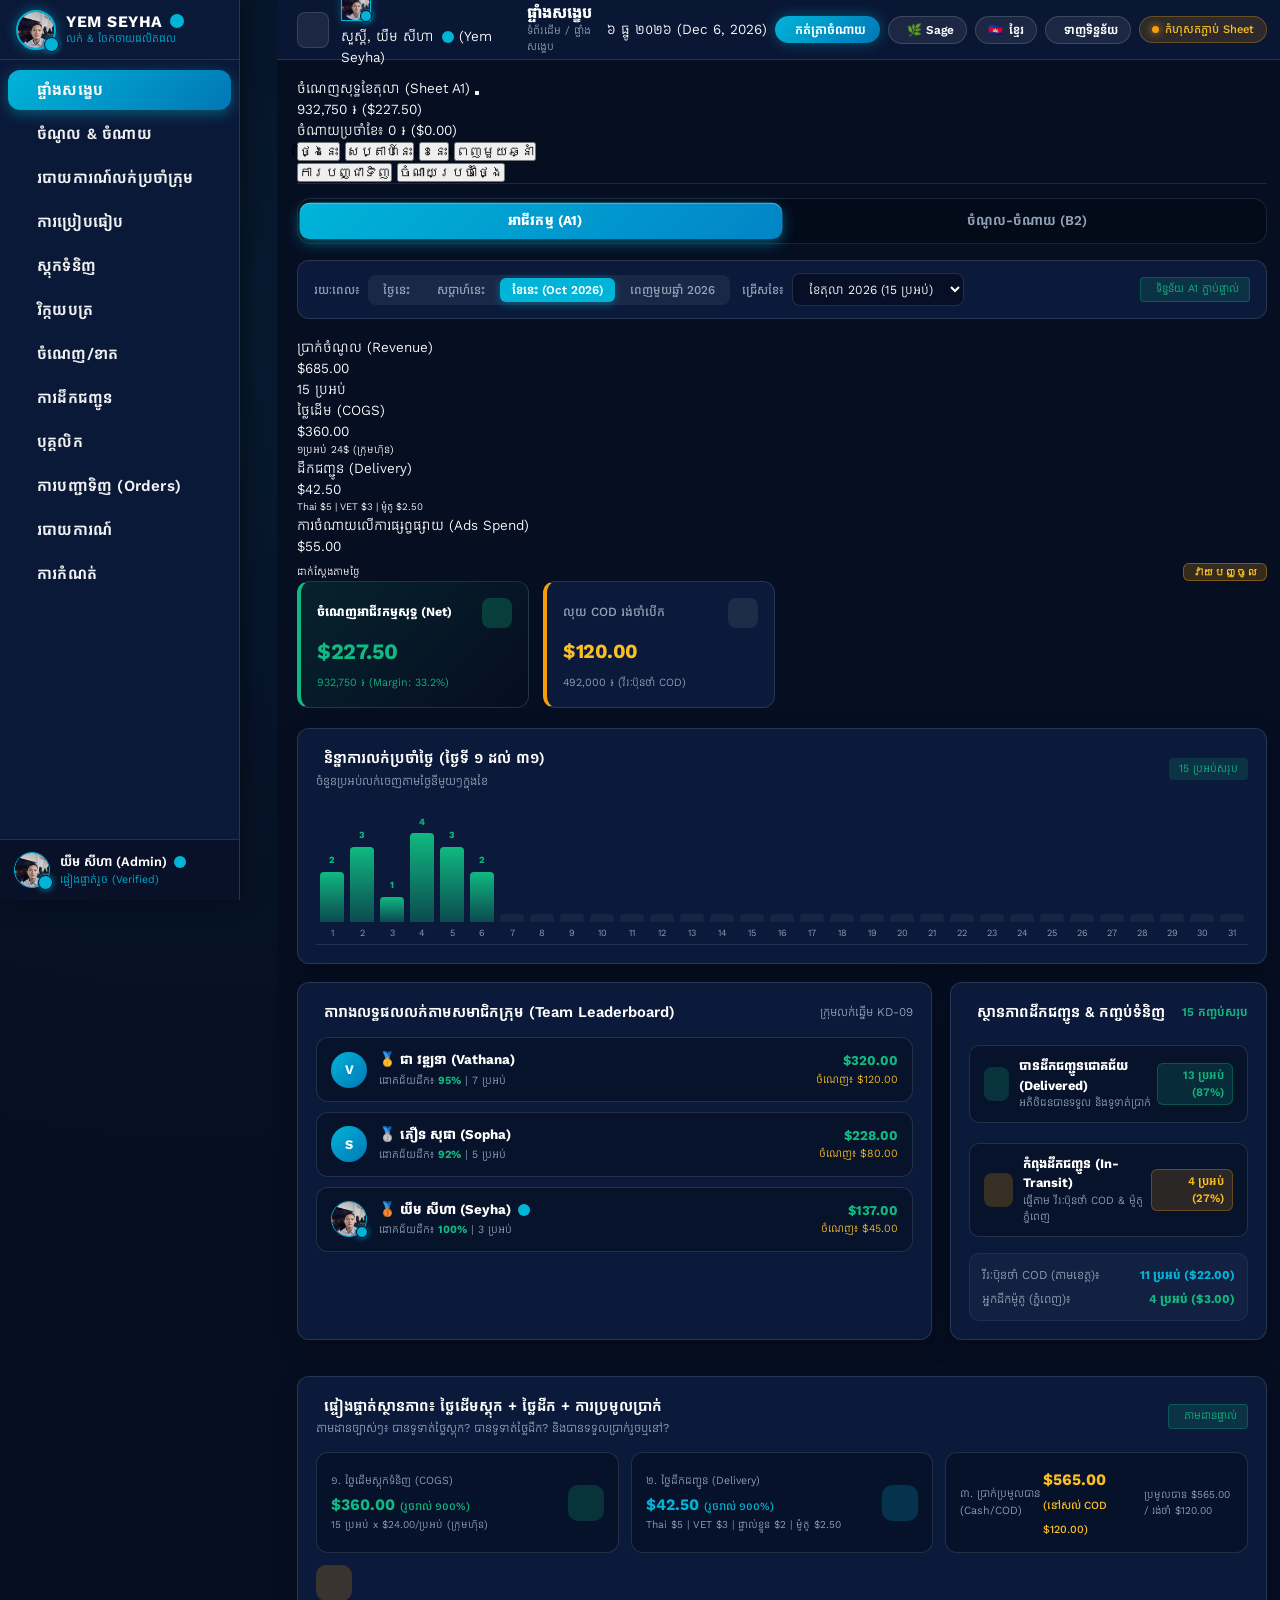
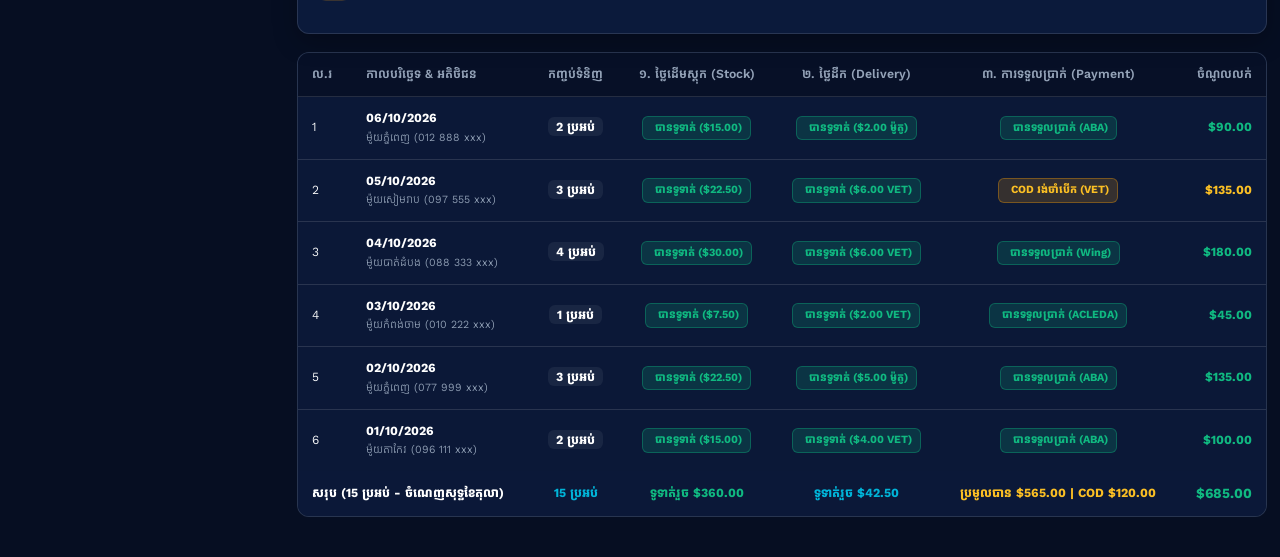
==== index.html @ 3802424f "Add files via upload" ====
<!DOCTYPE html>
<html lang="km">
<head>
  <meta charset="UTF-8">
  <meta name="viewport" content="width=device-width, initial-scale=1.0, maximum-scale=1.0, user-scalable=no">
  <title>YEM SEYHA</title>
  <!-- App Icons for iOS Home Screen & Android (with Cache Busting) -->
  <link rel="apple-touch-icon" sizes="180x180" href="/apple-touch-icon.png?v=2">
  <link rel="apple-touch-icon" href="/apple-touch-icon.png?v=2">
  <link rel="apple-touch-icon-precomposed" href="/apple-touch-icon.png?v=2">
  <link rel="icon" type="image/png" sizes="32x32" href="/apple-touch-icon.png?v=2">
  <link rel="shortcut icon" href="/apple-touch-icon.png?v=2">
  <link rel="manifest" href="/manifest.json?v=2">
  <meta name="apple-mobile-web-app-capable" content="yes">
  <meta name="apple-mobile-web-app-status-bar-style" content="black-translucent">
  <meta name="apple-mobile-web-app-title" content="YEM SEYHA">
  <meta name="theme-color" content="#060E22">

  <!-- Google Fonts: Kantumruy Pro, Noto Sans Khmer, Koh Santepheap, Battambang, Siemreap -->
  <link rel="preconnect" href="https://fonts.googleapis.com">
  <link rel="preconnect" href="https://fonts.gstatic.com" crossorigin>
  <link href="https://fonts.googleapis.com/css2?family=Battambang:wght@400;700&family=Kantumruy+Pro:ital,wght@0,300..700;1,300..700&family=Koh+Santepheap:wght@300;400;700&family=Noto+Sans+Khmer:wght@300;400;500;600;700&family=Siemreap&display=swap" rel="stylesheet">
  <!-- Lucide Icons -->
  <script src="https://unpkg.com/lucide@latest"></script>
  <link rel="stylesheet" href="style.css?v=20261019_v30">
</head>
<body>
  <!-- Mobile Pull-to-Refresh Indicator Container -->
  <div id="pull-to-refresh" class="pull-to-refresh-container">
    <div class="pull-refresh-icon-circle">
      <i data-lucide="refresh-cw" id="pull-refresh-icon"></i>
    </div>
    <span id="pull-refresh-text" class="pull-refresh-label">អូសចុះក្រោមដើម្បីផ្ទុកទិន្នន័យ</span>
  </div>

  <!-- Overlay សម្រាប់ Mobile ពេលបើក Sidebar -->
  <div id="sidebar-overlay" class="sidebar-overlay"></div>

  <!-- Sidebar Container -->
  <aside id="sidebar" class="sidebar">
    <!-- Logo & Brand Header -->
    <div class="sidebar-header">
      <div class="avatar-with-badge">
        <img src="[data-uri]" alt="YEM SEYHA Logo" class="avatar-photo-img" style="width: 40px; height: 40px; border: 2px solid #00B4D8; box-shadow: 0 0 12px rgba(0, 180, 216, 0.5);">
        <span class="verified-badge-icon" title="Verified Account">
          <i data-lucide="check"></i>
        </span>
      </div>
      <div class="brand-info">
        <h1 class="brand-title" style="display: flex; align-items: center; gap: 4px;">
          YEM SEYHA
          <span class="verified-inline-check" title="Verified Account">
            <i data-lucide="check"></i>
          </span>
        </h1>
        <span class="brand-subtitle">លក់ & ចែកចាយផលិតផល</span>
      </div>
      <!-- Close button on Mobile inside sidebar -->
      <button id="close-sidebar-btn" class="mobile-close-btn" aria-label="បិទម៉ឺនុយ">
        <i data-lucide="x"></i>
      </button>
    </div>

    <!-- Navigation Modules -->
    <nav class="sidebar-nav">
      <ul id="module-list" class="module-list">
        <!-- Module Items នឹងត្រូវបង្កើតតាម JavaScript ឬ static ខាងក្រោម -->
      </ul>
    </nav>

    <!-- User Profile Area នៅបាត Sidebar -->
    <div class="sidebar-footer">
      <div class="avatar-with-badge">
        <img src="[data-uri]" alt="User Profile" class="avatar-photo-img" style="width: 36px; height: 36px; border: 1.5px solid #00B4D8;">
        <span class="verified-badge-icon">
          <i data-lucide="check"></i>
        </span>
      </div>
      <div class="user-info">
        <span class="user-name" id="sidebar-user-name" style="display: flex; align-items: center; gap: 4px;">
          យឹម សីហា (Admin)
          <span class="verified-inline-check" style="width: 12px; height: 12px;">
            <i data-lucide="check"></i>
          </span>
        </span>
        <span class="user-role" id="sidebar-user-role">ផ្ទៀងផ្ទាត់រួច (Verified)</span>
      </div>
      <button id="logout-btn" class="logout-icon-btn" title="ចាកចេញ (Logout)" style="margin-left: auto; background: transparent; border: none; color: rgba(255,255,255,0.7); cursor: pointer; padding: 4px;">
        <i data-lucide="log-out" style="width: 17px; height: 17px;"></i>
      </button>
    </div>
  </aside>

  <!-- Main Content Wrapper -->
  <div class="main-wrapper">
    <!-- Top Header Bar -->
    <header class="top-header">
      <div class="header-left">
        <button id="toggle-sidebar-btn" class="menu-toggle-btn" aria-label="បើក/បិទ ម៉ឺនុយ">
          <i data-lucide="menu"></i>
        </button>
        <!-- Mobile Profile Pill / Title -->
        <div class="header-user-pill" onclick="showLoginModal && showLoginModal()" title="គណនីផ្ទៀងផ្ទាត់រួច (Verified Profile)">
          <div class="avatar-with-badge header-avatar-circle" style="padding: 0; overflow: visible;">
            <img src="[data-uri]" alt="YEM SEYHA" class="avatar-photo-img">
            <span class="verified-badge-icon" style="width: 12px; height: 12px; bottom: -2px; right: -2px;">
              <i data-lucide="check" style="width: 8px; height: 8px;"></i>
            </span>
          </div>
          <div class="header-user-meta">
            <span class="header-username-khmer" id="header-user-khmer">
              សួស្តី, យឹម សីហា
              <span class="verified-inline-check" style="width: 12px; height: 12px;">
                <i data-lucide="check" style="width: 8px; height: 8px;"></i>
              </span>
            </span>
            <span class="header-username-en" id="header-user-en">(Yem Seyha)</span>
          </div>
        </div>

        <div class="active-module-title-wrap desktop-only-title">
          <h2 id="header-module-title" class="header-module-title">ផ្ទាំងសង្ខេប</h2>
          <span class="header-breadcrumb" id="header-breadcrumb">ទំព័រដើម / ផ្ទាំងសង្ខេប</span>
        </div>
      </div>

      <div class="header-right">
        <!-- Date Badge (Like Screenshot) -->
        <div class="header-date-badge hide-on-narrow-mobile" id="header-date-badge" onclick="openThemeModal()" title="កាលបរិច្ឆេទ & ចុចប្តូរពណ៌ Theme">
          <span class="header-date-khmer" id="header-date-khmer">១៨ តុលា ២០២៦</span>
          <span class="header-date-en" id="header-date-en">(Oct 18, 2026)</span>
        </div>

        <!-- Add Expense Button (Desktop/Tablet Only) -->
        <button id="open-expense-btn" class="header-action-btn-add hide-on-narrow-mobile" onclick="openExpenseModal()" title="កត់ត្រាចំណាយប្រចាំថ្ងៃ (Add Expense)">
          <i data-lucide="plus-circle"></i>
          <span class="btn-text" id="header-btn-add-text">កត់ត្រាចំណាយ</span>
        </button>

        <!-- Theme Switcher Palette: 🌿 Modern Emerald & Sage / 🌾 Luxury Warm Alabaster / 🌙 Midnight Teal Glass -->
        <button id="theme-toggle-btn" class="header-pill-btn theme-palette-pill" onclick="openThemeModal()" title="ជ្រើសរើសពណ៌ និងរចនាបថ (Select Theme)">
          <i id="theme-icon" data-lucide="palette"></i>
          <span id="theme-btn-label">🌿 Sage</span>
        </button>

        <!-- Language Switcher: 🇰🇭 ខ្មែរ / 🇬🇧 ENG (Cambodian / English Flag Badge like VET Express) -->
        <button id="lang-toggle-btn" class="header-pill-btn header-lang-flag-btn" onclick="toggleAppLanguage()" title="ប្តូរភាសា (Switch Language)">
          <span id="lang-flag-badge" class="header-flag-icon">🇰🇭</span>
          <span id="lang-btn-label">ខ្មែរ</span>
        </button>

        <!-- Sync Button -->
        <button id="sync-sheet-btn" class="header-pill-btn" title="ទាញទិន្នន័យថ្មីពី Google Sheet">
          <i data-lucide="refresh-cw"></i>
          <span class="btn-text" id="header-sync-btn-text">ទាញទិន្នន័យ</span>
        </button>

        <div class="badge-status" id="sheet-sync-status">
          <span class="status-dot"></span>
          <span id="sync-status-text">ភ្ជាប់ Sheet រួចរាល់</span>
        </div>
      </div>
    </header>

    <!-- Main Content Area -->
    <main id="main-content" class="content-area">
      <!-- កន្លែងបង្ហាញ Module Content នីមួយៗ -->
      <section id="module-container" class="module-container">
        <!-- ខ្លឹមសារនឹងត្រូវ Render តាម JavaScript -->
      </section>
    </main>

    <!-- Mobile-First Native Bottom Navigation Bar (5 Tabs) -->
    <nav class="acleda-bottom-nav">
      <!-- [1] ទំព័រដើម (Dashboard) -->
      <button class="acleda-bottom-btn active" id="tab-nav-home" onclick="handleBottomTabClick('dashboard')">
        <i data-lucide="home"></i>
        <span id="nav-home-text">ទំព័រដើម</span>
      </button>

      <!-- [2] ការលក់ A1 (Sales) -->
      <button class="acleda-bottom-btn" id="tab-nav-sales" onclick="handleBottomTabClick('sales-teams')">
        <i data-lucide="trending-up"></i>
        <span id="nav-sales-text">ការលក់ A1</span>
      </button>

      <!-- [3] ការបញ្ជាទិញ / បញ្ចូលការកម្ម៉ង់ (Orders Form) -->
      <button type="button" class="acleda-bottom-btn quick-add-nav-btn orders-nav-btn" id="tab-nav-orders" onclick="openOrderModal('form')" title="ការបញ្ជាទិញ (Order Form)">
        <div class="quick-add-plus-circle orders-circle">
          <i data-lucide="shopping-bag"></i>
        </div>
        <span id="nav-orders-text">ការបញ្ជាទិញ</span>
      </button>

      <!-- [4] ចំណាយ B2 (Expenses) -->
      <button class="acleda-bottom-btn" id="tab-nav-expenses" onclick="handleBottomTabClick('cash-flow')">
        <i data-lucide="wallet"></i>
        <span id="nav-expenses-text">ចំណាយ B2</span>
      </button>

      <!-- [5] ការកំណត់ (Settings: ពណ៌, Font, ទំហំអក្សរ, ភាសា) -->
      <button class="acleda-bottom-btn" id="tab-nav-theme" onclick="openThemeModal()" title="ការកំណត់ (Settings)">
        <i data-lucide="settings"></i>
        <span id="nav-theme-text">ការកំណត់</span>
      </button>
    </nav>
  </div>

  <!-- Modal សម្រាប់កត់ត្រាចំណាយប្រចាំថ្ងៃ (Daily Personal Expenses Tracker - Form Responses 1) -->
  <div id="expense-modal-overlay" class="modal-overlay" style="display: none;">
    <div class="expense-modal-card">
      <div class="modal-header-row">
        <div style="display:flex; align-items:center; gap:14px; flex:1; min-width:0;">
          <div class="expense-icon-circle">
            <i data-lucide="file-plus"></i>
          </div>
          <div style="flex:1; min-width:0;">
            <h3 class="modal-title" id="exp-modal-title">កត់ត្រាចំណាយប្រចាំថ្ងៃ</h3>
            <span class="modal-subtitle" id="exp-modal-sub">ទម្រង់បញ្ចូលចំណាយផ្ទាល់ខ្លួន (Form Responses 1)</span>
          </div>
        </div>
        <button type="button" class="modal-close-icon-btn" onclick="closeExpenseModal()" aria-label="បិទ">
          <i data-lucide="x"></i>
        </button>
      </div>

      <form id="expense-form" onsubmit="handleSaveExpense(event)">
        <!-- សង្ខេបចំណាយថ្ងៃនេះ (Today Expense Tracker Banner) -->
        <div id="expense-today-summary-box" class="expense-today-banner">
          <div style="display:flex; align-items:center; justify-content:space-between;">
            <div style="display:flex; align-items:center; gap:8px;">
              <span class="pulse-today-dot"></span>
              <span style="font-size:13px; font-weight:700; color:#FFFFFF;">ចំណាយថ្ងៃនេះសរុប (<span id="exp-today-date-lbl">ថ្ងៃនេះ</span>)៖</span>
            </div>
            <div style="text-align:right;">
              <div id="exp-today-total-khr" style="font-size:17px; font-weight:800; color:#FBBF24;">0 ៛</div>
              <div id="exp-today-total-usd" style="font-size:12px; font-weight:600; color:#10B981;">($0.00 USD)</div>
            </div>
          </div>
          <div id="exp-today-items-list" class="expense-today-mini-list"></div>
        </div>

        <!-- 1. កាលបរិច្ឆេទ (Date) -->
        <div class="form-group">
          <label for="exp-input-date" id="lbl-exp-date">កាលបរិច្ឆេទ (Date)</label>
          <div class="modal-date-picker-wrap">
            <input type="date" id="exp-input-date" class="form-input date-field" required onchange="updateTodayExpenseDisplay(this.value)">
            <span class="date-calendar-icon"><i data-lucide="calendar"></i></span>
          </div>
        </div>

        <!-- 2. មុខទំនិញ / ការពិពណ៌នា (Expense Description) -->
        <div class="form-group">
          <label for="exp-input-desc" id="lbl-exp-desc">មុខទំនិញ / ការពិពណ៌នា (Expense Description)</label>
          <!-- Quick Suggestion Chips (ដាក់នៅខាងលើប្រអប់បំពេញ) -->
          <div class="quick-chips-row" style="margin-top:2px; margin-bottom:8px;">
            <button type="button" class="quick-chip" onclick="setExpenseDescPreset('ប៊ូស Facebook Ads (Ads Spend)', 'តម្រូវការចាំបាច់ (55%)')" style="background:rgba(245, 158, 11, 0.2); color:#FBBF24; border-color:rgba(245, 158, 11, 0.4); font-weight:700;">📢 ប៊ូស Ads</button>
            <button type="button" class="quick-chip" onclick="setExpenseDescPreset('អាហារពេលព្រឹក')">🥣 អាហារពេលព្រឹក</button>
            <button type="button" class="quick-chip" onclick="setExpenseDescPreset('អាហារថ្ងៃត្រង់')">🍛 អាហារថ្ងៃត្រង់</button>
            <button type="button" class="quick-chip" onclick="setExpenseDescPreset('អាហារពេលល្ងាច')">🍲 អាហារពេលល្ងាច</button>
            <button type="button" class="quick-chip" onclick="setExpenseDescPreset('ការហ្វេ & ទឹកសុត')">☕ កាហ្វេ</button>
            <button type="button" class="quick-chip" onclick="setExpenseDescPreset('ផ្ញើទៅអ្នកផ្ទះ')">👨‍👩‍👧‍👦 ផ្ញើទៅអ្នកផ្ទះ</button>
            <button type="button" class="quick-chip" onclick="setExpenseDescPreset('បញ្ចូលកាតទូរស័ព្ទ')">📱 បញ្ចូលកាត</button>
            <button type="button" class="quick-chip" onclick="setExpenseDescPreset('សាំងម៉ូតូ/ឡាន')">⛽ សាំង</button>
            <button type="button" class="quick-chip" onclick="setExpenseDescPreset('បង់ថ្លៃបន្ទប់')">🏠 ថ្លៃបន្ទប់</button>
            <button type="button" class="quick-chip" onclick="setExpenseDescPreset('ទឹក, ភ្លើង')">💡 ទឹកភ្លើង</button>
          </div>
          <input type="text" id="exp-input-desc" class="form-input" placeholder="ឧ. អាហារថ្ងៃត្រង់, កាហ្វេ, សាំង, ទឹកភ្លើង..." required autocomplete="off">
        </div>

        <!-- 3. ចំនួនទឹកប្រាក់ (Amount) & Currency Toggle -->
        <div class="form-group">
          <div style="display:flex; justify-content:space-between; align-items:center; margin-bottom:5px;">
            <label for="exp-input-amount" id="lbl-exp-amount">ចំនួនទឹកប្រាក់ (Amount)</label>
            <div class="currency-toggle-wrap">
              <button type="button" id="curr-btn-khr" class="curr-toggle-btn active" onclick="setExpenseCurrency('KHR')">៛ (KHR)</button>
              <button type="button" id="curr-btn-usd" class="curr-toggle-btn" onclick="setExpenseCurrency('USD')">$ (USD)</button>
            </div>
          </div>
          <div class="amount-input-wrap">
            <span class="currency-prefix" id="curr-prefix-display">៛</span>
            <input type="number" step="any" id="exp-input-amount" class="form-input amount-field" placeholder="0" required oninput="onExpenseAmountInput(this.value)">
          </div>
          <div class="converted-hint" id="curr-converted-hint">ស្មើនឹង៖ $0.00 USD (អត្រា 1$ = 4,100 ៛)</div>
        </div>

        <!-- 4. ប្រភេទចំណាយ (Category - 6 Jars System) -->
        <div class="form-group">
          <label for="exp-input-cat" id="lbl-exp-cat">ប្រភេទចំណាយ (Category)</label>
          <select id="exp-input-cat" class="form-select">
            <option value="តម្រូវការចាំបាច់ (55%)">១. តម្រូវការចាំបាច់ (55%)</option>
            <option value="វិនិយោគបង្កើនទ្រព្យ (10%)">២. វិនិយោគបង្កើនទ្រព្យ (10%)</option>
            <option value="សន្សំបន្ទាន់ & រយៈវែង (10%)">៣. សន្សំបន្ទាន់ & រយៈវែង (10%)</option>
            <option value="អភិវឌ្ឍន៍ខ្លួនឯង (10%)">៤. អភិវឌ្ឍន៍ខ្លួនឯង (10%)</option>
            <option value="រង្វាន់លើកទឹកចិត្តខ្លួនឯង (10%)">៥. រង្វាន់លើកទឹកចិត្តខ្លួនឯង (10%)</option>
            <option value="សប្បុរសធម៌ & ជូនម៉ែឪ (5%)">៦. សប្បុរសធម៌ & ជូនម៉ែឪ (5%)</option>
          </select>
        </div>

        <!-- 5. វិធីសាស្ត្រទូទាត់ (Payment Method) -->
        <div class="form-group">
          <label for="exp-input-payment" id="lbl-exp-payment">វិធីសាស្ត្រទូទាត់ (Payment Method)</label>
          <select id="exp-input-payment" class="form-select">
            <option value="ACLEDA Bank">ACLEDA Bank (អេស៊ីលីដា)</option>
            <option value="ABA Bank">ABA Bank</option>
            <option value="វីង (Wing)">វីង (Wing)</option>
            <option value="ប្រាសាក់ (KB PRASAC)">ប្រាសាក់ (KB PRASAC)</option>
            <option value="សាច់ប្រាក់ (Cash)">សាច់ប្រាក់ (Cash)</option>
          </select>
        </div>

        <!-- 6. កំណត់ចំណាំ (Note) -->
        <div class="form-group">
          <label for="exp-input-note" id="lbl-exp-note">កំណត់ចំណាំ (Note - Optional)</label>
          <input type="text" id="exp-input-note" class="form-input" placeholder="ចំណាំបន្ថែម...">
        </div>

        <!-- Modal Submit & Cancel Buttons -->
        <div class="modal-actions-row">
          <button type="button" class="btn-secondary" onclick="closeExpenseModal()" id="btn-cancel-exp">បោះបង់</button>
          <button type="submit" class="btn-primary" id="btn-save-exp">
            <i data-lucide="check"></i>
            <span>រក្សាទុកចំណាយ</span>
          </button>
        </div>
      </form>
    </div>
  </div>

  <!-- Modal សម្រាប់បញ្ចូលថ្លៃប៊ូសផ្សាយពាណិជ្ជកម្ម Ads (Quick Ads Spend Modal) -->
  <div id="quick-ads-modal-overlay" class="modal-overlay" style="display: none;" onclick="if(event.target === this) closeQuickAdsModal()">
    <div class="expense-modal-card" style="max-width: 420px;">
      <div class="modal-header-row">
        <div style="display:flex; align-items:center; gap:12px; flex:1;">
          <div class="expense-icon-circle" style="background:rgba(245, 158, 11, 0.2); color:#FBBF24; box-shadow:0 0 16px rgba(245,158,11,0.4);">
            <i data-lucide="megaphone"></i>
          </div>
          <div>
            <h3 class="modal-title" style="font-size:16px;">បញ្ចូលថ្លៃប៊ូសផ្សាយពាណិជ្ជកម្ម</h3>
            <span class="modal-subtitle">Facebook Page Ads Spend (តាមជាក់ស្តែង)</span>
          </div>
        </div>
        <button type="button" class="modal-close-icon-btn" onclick="closeQuickAdsModal()" aria-label="បិទ">
          <i data-lucide="x"></i>
        </button>
      </div>

      <form id="quick-ads-form" onsubmit="handleSaveQuickAds(event)">
        <!-- 1. Date -->
        <div class="form-group">
          <label for="ads-input-date" style="font-size:12.5px; font-weight:600; color:#FFFFFF; margin-bottom:5px; display:block;">កាលបរិច្ឆេទប៊ូស (Date)</label>
          <input type="date" id="ads-input-date" class="form-input" required>
        </div>

        <!-- 2. Amount USD -->
        <div class="form-group">
          <label for="ads-input-amount" style="font-size:12.5px; font-weight:600; color:#FFFFFF; margin-bottom:5px; display:block;">ចំនួនទឹកប្រាក់ប៊ូស ($ USD ជាក់ស្តែង)</label>
          <div class="amount-input-wrap">
            <span class="currency-prefix" style="color:#FBBF24;">$</span>
            <input type="number" step="any" id="ads-input-amount" class="form-input amount-field" placeholder="0.00" required>
          </div>
          <!-- Quick Preset Chips -->
          <div class="quick-chips-row" style="margin-top:8px;">
            <button type="button" class="quick-chip" onclick="setQuickAdsAmount(5)">$5.00</button>
            <button type="button" class="quick-chip" onclick="setQuickAdsAmount(7)">$7.00</button>
            <button type="button" class="quick-chip" onclick="setQuickAdsAmount(10)">$10.00</button>
            <button type="button" class="quick-chip" onclick="setQuickAdsAmount(15)">$15.00</button>
            <button type="button" class="quick-chip" onclick="setQuickAdsAmount(20)">$20.00</button>
            <button type="button" class="quick-chip" onclick="setQuickAdsAmount(30)">$30.00</button>
          </div>
        </div>

        <!-- 3. Note -->
        <div class="form-group">
          <label for="ads-input-note" style="font-size:12.5px; font-weight:600; color:#FFFFFF; margin-bottom:5px; display:block;">ចំណាំទំព័រ / យុទ្ធនាការ (Note)</label>
          <input type="text" id="ads-input-note" class="form-input" placeholder="ឧ. ប៊ូសផេក KD-09, វីដេអូថ្មី...">
        </div>

        <div class="modal-actions-row">
          <button type="button" class="btn-secondary" onclick="closeQuickAdsModal()">បោះបង់</button>
          <button type="submit" class="btn-primary" style="background:#FBBF24; color:#060E22; font-weight:700;">
            <i data-lucide="check"></i>
            <span>រក្សាទុកថ្លៃ Ads</span>
          </button>
        </div>
      </form>
    </div>
  </div>

  <!-- Modal សម្រាប់បញ្ចូលការកម្ម៉ង់ពី Telegram (Smart Order Paste & Sheet Sync) -->
  <!-- Modal សម្រាប់បញ្ជាទិញទំនិញ & បញ្ចូលការកម្ម៉ង់ (Direct In-App Orders & Smart Sync) -->
  <div id="order-modal-overlay" class="modal-overlay" style="display: none;" onclick="if(event.target === this) closeOrderModal()">
    <div class="order-modal-card">
      <div class="modal-header-row">
        <div style="display:flex; align-items:center; gap:14px; flex:1; min-width:0;">
          <div class="expense-icon-circle" style="background: linear-gradient(135deg, #10B981 0%, #059669 100%); box-shadow: 0 0 20px rgba(16, 185, 129, 0.65);">
            <i data-lucide="shopping-bag"></i>
          </div>
          <div style="flex:1; min-width:0;">
            <h3 class="modal-title" style="display:flex; align-items:center; gap:8px; flex-wrap:wrap;">
              <span>ការបញ្ជាទិញទំនិញ (Orders Management)</span>
              <span class="order-tag green">Auto-Sync Sheet A1</span>
            </h3>
            <span class="modal-subtitle">បំពេញទម្រង់កុម្ម៉ង់ផ្ទាល់ ឬ Paste ពី Telegram ចូល Google Sheet & Dashboard អូតូ</span>
          </div>
        </div>
        <button type="button" class="modal-close-icon-btn" onclick="closeOrderModal()" aria-label="បិទ">
          <i data-lucide="x"></i>
        </button>
      </div>

      <!-- Mode Selector Tabs: [1] បំពេញការកុម្ម៉ង់ថ្មី | [2] Paste ពី Telegram -->
      <div class="order-modal-tabs">
        <button type="button" class="order-tab-btn active" id="order-tab-btn-form" onclick="switchOrderModalTab('form')">
          <i data-lucide="file-plus-2"></i>
          <span>បំពេញការកុម្ម៉ង់ថ្មី (New Order)</span>
        </button>
        <button type="button" class="order-tab-btn" id="order-tab-btn-paste" onclick="switchOrderModalTab('paste')">
          <i data-lucide="clipboard-paste"></i>
          <span>Paste ពី Telegram</span>
        </button>
      </div>

      <!-- ========================================================
           TAB 1: ទម្រង់បញ្ជាទិញទំនិញថ្មី (Direct In-App Order Form)
           ======================================================== -->
      <form id="direct-order-form" onsubmit="handleDirectOrderSubmit(event)">
        <!-- 1. កាលបរិច្ឆេទ (Date) -->
        <div class="form-group">
          <label for="ord-input-date">កាលបរិច្ឆេទ (Date) *</label>
          <div class="modal-date-picker-wrap">
            <input type="date" id="ord-input-date" class="form-input date-field" required>
            <span class="date-calendar-icon"><i data-lucide="calendar"></i></span>
          </div>
        </div>

        <!-- 2. ថ្នាក់ដឹកនាំ (Team) & ឈ្មោះអ្នកលក់ (Seller) -->
        <div style="display:grid; grid-template-columns: 1fr 1fr; gap:10px; margin-bottom:12px;">
          <div>
            <label for="ord-input-team" style="font-size:12.5px; font-weight:600; color:#FFFFFF; margin-bottom:5px; display:block;">ថ្នាក់ដឹកនាំ (Team) *</label>
            <select id="ord-input-team" class="form-select" required>
              <option value="Bech_Nora" selected>Bech_Nora</option>
              <option value="Vann_Sitha">Vann_Sitha</option>
              <option value="Vann_Thida">Vann_Thida</option>
              <option value="V_Thida_Emmi">V_Thida_Emmi</option>
              <option value="Chhorn_Dara">Chhorn_Dara</option>
              <option value="Meng_Samoeuk">Meng_Samoeuk</option>
              <option value="Chhoun_Vireak">Chhoun_Vireak</option>
              <option value="La_Thida">La_Thida</option>
              <option value="Nhem_Somrith">Nhem_Somrith</option>
              <option value="N_Somrith_Emmi">N_Somrith_Emmi</option>
              <option value="Yat_Virakyuth">Yat_Virakyuth</option>
              <option value="Sarun_Chhayhor">Sarun_Chhayhor</option>
              <option value="S_Chhayhor_Emmi">S_Chhayhor_Emmi</option>
              <option value="Hong_Heng_Oeurn">Hong_Heng_Oeurn</option>
              <option value="Heng_Oeun_Emmi">Heng_Oeun_Emmi</option>
              <option value="Kru_Ta">Kru_Ta</option>
              <option value="Long_Vuthy">Long_Vuthy</option>
              <option value="L_Vuthy_Emmi">L_Vuthy_Emmi</option>
              <option value="Sorn_Sabda">Sorn_Sabda</option>
              <option value="Teng_Toeun">Teng_Toeun</option>
              <option value="Vann_Theary">Vann_Theary</option>
              <option value="T_Toeun_Emmi">T_Toeun_Emmi</option>
            </select>
          </div>
          <div>
            <label for="ord-input-seller" style="font-size:12.5px; font-weight:600; color:#FFFFFF; margin-bottom:5px; display:block;">ឈ្មោះអ្នកលក់ *</label>
            <input type="text" id="ord-input-seller" class="form-input" value="យឹម សីហា" placeholder="ឈ្មោះអ្នកលក់..." required>
          </div>
        </div>

        <!-- 3. លេខអ្នកលក់ (Seller No) -->
        <div class="form-group">
          <label for="ord-input-seller-phone">លេខអ្នកលក់ (Seller No)</label>
          <input type="tel" id="ord-input-seller-phone" class="form-input" value="0968180188" placeholder="096 818 0188">
        </div>

        <!-- 4. ផលិតផល & ចំនួនប្រអប់ (Products & Quantities) -->
        <div class="form-group">
          <div style="display:flex; justify-content:space-between; align-items:center; margin-bottom:6px;">
            <label style="font-size:12.5px; font-weight:600; color:#FFFFFF; margin:0;">ជ្រើសរើសផលិតផល (Products) *</label>
            <span id="ord-total-boxes-badge" style="font-size:12px; font-weight:700; color:#10B981;">សរុប៖ 1 ប្រអប់</span>
          </div>

          <!-- Quick Fill Chips -->
          <div class="quick-chips-row" style="margin-bottom:10px;">
            <button type="button" class="quick-chip" onclick="setDirectOrderPreset('KD-09', 1, 50)" style="background:rgba(16,185,129,0.2); color:#10B981; border-color:rgba(16,185,129,0.4); font-weight:700;">⚡ KD-09 1 ប្រអប់ ($50)</button>
            <button type="button" class="quick-chip" onclick="setDirectOrderPreset('KD-09', 2, 90)" style="background:rgba(16,185,129,0.2); color:#10B981; border-color:rgba(16,185,129,0.4); font-weight:700;">⚡ KD-09 2 ប្រអប់ ($90)</button>
            <button type="button" class="quick-chip" onclick="setDirectOrderPreset('KD-09', 3, 135)">⚡ 3 ប្រអប់ ($135)</button>
            <button type="button" class="quick-chip" onclick="setDirectOrderPreset('Pro D.O', 1, 50)">⚡ Pro D.O 1 ($50)</button>
          </div>

          <!-- Products Stepper Card -->
          <div class="order-product-card">
            <!-- 1. Kidney Pro -->
            <div class="order-product-row">
              <div class="order-product-info">
                <span class="order-prod-name">Kidney Pro (KD-09)</span>
                <span class="order-prod-sub">ថ្នាំក្រលៀន ស្តង់ដារក្រុមហ៊ុន</span>
              </div>
              <div class="order-stepper-wrap">
                <button type="button" class="stepper-btn" onclick="stepOrderProduct('Kidney Pro', -1)">-</button>
                <span class="stepper-val" id="ord-qty-kidney">1</span>
                <button type="button" class="stepper-btn" onclick="stepOrderProduct('Kidney Pro', 1)">+</button>
              </div>
            </div>

            <!-- 2. Pro D.O -->
            <div class="order-product-row">
              <div class="order-product-info">
                <span class="order-prod-name">Pro D.O</span>
                <span class="order-prod-sub">ផលិតផលជំនួយសុខភាព</span>
              </div>
              <div class="order-stepper-wrap">
                <button type="button" class="stepper-btn" onclick="stepOrderProduct('Pro D.O', -1)">-</button>
                <span class="stepper-val" id="ord-qty-prodo">0</span>
                <button type="button" class="stepper-btn" onclick="stepOrderProduct('Pro D.O', 1)">+</button>
              </div>
            </div>

            <!-- 3. Emmi -->
            <div class="order-product-row">
              <div class="order-product-info">
                <span class="order-prod-name">Emmi (អេមមី)</span>
                <span class="order-prod-sub">ផលិតផលសម្រស់ & សុខភាព</span>
              </div>
              <div class="order-stepper-wrap">
                <button type="button" class="stepper-btn" onclick="stepOrderProduct('Emmi', -1)">-</button>
                <span class="stepper-val" id="ord-qty-emmi">0</span>
                <button type="button" class="stepper-btn" onclick="stepOrderProduct('Emmi', 1)">+</button>
              </div>
            </div>

            <!-- 4. S.G Pro -->
            <div class="order-product-row">
              <div class="order-product-info">
                <span class="order-prod-name">S.G Pro</span>
                <span class="order-prod-sub">ផលិតផលស្តង់ដារ</span>
              </div>
              <div class="order-stepper-wrap">
                <button type="button" class="stepper-btn" onclick="stepOrderProduct('S.G Pro', -1)">-</button>
                <span class="stepper-val" id="ord-qty-sgpro">0</span>
                <button type="button" class="stepper-btn" onclick="stepOrderProduct('S.G Pro', 1)">+</button>
              </div>
            </div>

            <!-- 5. Yong Liang Plus -->
            <div class="order-product-row">
              <div class="order-product-info">
                <span class="order-prod-name">Yong Liang Plus</span>
                <span class="order-prod-sub">យ៉ុងលាំង ផ្លឹស</span>
              </div>
              <div class="order-stepper-wrap">
                <button type="button" class="stepper-btn" onclick="stepOrderProduct('Yong Liang Plus', -1)">-</button>
                <span class="stepper-val" id="ord-qty-ylplus">0</span>
                <button type="button" class="stepper-btn" onclick="stepOrderProduct('Yong Liang Plus', 1)">+</button>
              </div>
            </div>

            <!-- 6. Yong Liang -->
            <div class="order-product-row">
              <div class="order-product-info">
                <span class="order-prod-name">Yong Liang</span>
                <span class="order-prod-sub">យ៉ុងលាំង ស្តង់ដារ</span>
              </div>
              <div class="order-stepper-wrap">
                <button type="button" class="stepper-btn" onclick="stepOrderProduct('Yong Liang', -1)">-</button>
                <span class="stepper-val" id="ord-qty-yongliang">0</span>
                <button type="button" class="stepper-btn" onclick="stepOrderProduct('Yong Liang', 1)">+</button>
              </div>
            </div>
          </div>
        </div>

        <!-- 5. តម្លៃលក់សរុប (Price $ USD) -->
        <div class="form-group">
          <label for="ord-input-price">តម្លៃលក់សរុប (Price $ USD) *</label>
          <div class="amount-input-wrap">
            <span class="currency-prefix">$</span>
            <input type="number" step="any" id="ord-input-price" class="form-input amount-field" value="50" placeholder="50" required oninput="onDirectOrderPriceInput(this.value)">
          </div>
          <div class="converted-hint" id="ord-price-khr-hint">ស្មើនឹង៖ 205,000 ៛ KHR (អត្រា 1$ = 4,100 ៛)</div>
        </div>

        <!-- 6. ព័ត៌មានអតិថិជន (Customer Information) -->
        <div style="background:rgba(255,255,255,0.03); border:1px solid rgba(255,255,255,0.08); border-radius:12px; padding:12px 14px; margin-bottom:12px;">
          <h4 style="font-size:12.5px; font-weight:700; color:#00B4D8; margin-bottom:10px; display:flex; align-items:center; gap:6px;">
            <i data-lucide="user" style="width:14px; height:14px;"></i>
            <span>ព័ត៌មានអតិថិជន & ការដឹកជញ្ជូន</span>
          </h4>

          <div style="display:grid; grid-template-columns: 1fr 1fr; gap:10px; margin-bottom:10px;">
            <div>
              <label for="ord-input-rec-name" style="font-size:12px; font-weight:600; color:#FFFFFF; margin-bottom:4px; display:block;">ឈ្មោះអ្នកទទួល</label>
              <input type="text" id="ord-input-rec-name" class="form-input" placeholder="ឈ្មោះអតិថិជន...">
            </div>
            <div>
              <label for="ord-input-rec-phone" style="font-size:12px; font-weight:600; color:#FFFFFF; margin-bottom:4px; display:block;">លេខអ្នកទទួល *</label>
              <input type="tel" id="ord-input-rec-phone" class="form-input" placeholder="012 345 678" required>
            </div>
          </div>

          <div class="form-group" style="margin-bottom:10px;">
            <label for="ord-input-address" style="font-size:12px; font-weight:600; color:#FFFFFF; margin-bottom:4px; display:block;">អាសយដ្ឋានដឹក (Address) *</label>
            <input type="text" id="ord-input-address" class="form-input" placeholder="ឧ. ភ្នំពេញ, សៀមរាប, បាត់ដំបង..." required>
          </div>

          <div class="form-group" style="margin-bottom:0;">
            <label for="ord-input-delivery" style="font-size:12px; font-weight:600; color:#FFFFFF; margin-bottom:4px; display:block;">ដឹកជញ្ជូនតាម (Delivery Method) *</label>
            <select id="ord-input-delivery" class="form-select">
              <option value="VET(COD)" selected>VET (COD) - ក្រុមហ៊ុន</option>
              <option value="J&T (COD)">J&T (COD)</option>
              <option value="Motor">Motor (ម៉ូតូ)</option>
              <option value="Thai ✅COD">Thai ✅COD (ដឹកទៅថៃ)</option>
              <option value="VET">VET (បានទូទាត់មុន)</option>
              <option value="J&T">J&T (បានទូទាត់មុន)</option>
            </select>
          </div>
        </div>

        <!-- 7. កំណត់ចំណាំ (Note) -->
        <div class="form-group">
          <label for="ord-input-note">កំណត់ចំណាំបន្ថែម (Note - Optional)</label>
          <input type="text" id="ord-input-note" class="form-input" placeholder="ចំណាំពិសេស...">
        </div>

        <!-- 8. ស្វ័យប្រវត្តិកម្ម Sync (Auto-Sync Options) -->
        <div class="order-sync-badge-card">
          <label class="order-sync-item">
            <input type="checkbox" id="ord-sync-gform" checked>
            <span><strong>បញ្ជូនទៅ Google Form ក្រុមហ៊ុន</strong> (ដើម្បីឱ្យ Bot បាញ់សារចូល Telegram ដូចធម្មតា)</span>
          </label>
          <label class="order-sync-item">
            <input type="checkbox" id="ord-sync-sheet" checked>
            <span><strong>កត់ត្រាចូល Master Sheet A1 & Dashboard ផ្ទាល់</strong> (មិនបាច់ Copy & Paste ទៀតទេ)</span>
          </label>
        </div>

        <!-- Modal Submit & Cancel -->
        <div class="modal-actions-row">
          <button type="button" class="btn-secondary" onclick="closeOrderModal()">បោះបង់</button>
          <button type="submit" class="btn-primary" id="btn-submit-direct-order" style="background: linear-gradient(135deg, #10B981 0%, #059669 100%); box-shadow: 0 0 16px rgba(16, 185, 129, 0.4);">
            <i data-lucide="check"></i>
            <span id="btn-submit-direct-order-text">បញ្ជូនការកុម្ម៉ង់ (Submit Order)</span>
          </button>
        </div>
      </form>

      <!-- ========================================================
           TAB 2: Paste ពី Telegram (Smart Telegram Orders Parser)
           ======================================================== -->
      <div id="order-paste-panel" style="display: none;">
        <!-- Direct Google Form Order Link Banner -->
        <div style="background:linear-gradient(135deg, rgba(16,185,129,0.15) 0%, rgba(5,150,105,0.2) 100%); border:1px solid rgba(16,185,129,0.35); border-radius:12px; padding:11px 16px; margin-bottom:12px; display:flex; align-items:center; justify-content:space-between; flex-wrap:wrap; gap:10px;">
          <div style="display:flex; align-items:center; gap:10px;">
            <div style="width:34px; height:34px; border-radius:10px; background:linear-gradient(135deg, #10B981, #059669); display:flex; align-items:center; justify-content:center; color:#FFFFFF; box-shadow:0 0 12px rgba(16,185,129,0.4);">
              <i data-lucide="external-link" style="width:18px; height:18px;"></i>
            </div>
            <div>
              <div style="font-weight:700; font-size:13px; color:#10B981;">បើក Google Form ដើមរបស់ក្រុមហ៊ុន</div>
              <div style="font-size:11.5px; color:var(--text-muted);">ករណីចង់បើកមើលទម្រង់ Google Form ផ្ទាល់ក្នុង Browser</div>
            </div>
          </div>
          <a href="https://docs.google.com/forms/d/e/1FAIpQLSd_hP30dqB-F5gCV44AuxcftgmoDjo5zzkN-NSMiK-1rDEqPQ/viewform" target="_blank" rel="noopener noreferrer" style="background:linear-gradient(135deg, #10B981, #059669); color:#FFFFFF; font-weight:700; font-size:12px; padding:7px 14px; border-radius:8px; text-decoration:none; display:inline-flex; align-items:center; gap:6px; box-shadow:0 4px 12px rgba(16,185,129,0.35);">
            <i data-lucide="external-link" style="width:14px; height:14px;"></i>
            <span>បើក Google Form</span>
          </a>
        </div>

        <!-- Quick Instruction Chips -->
        <div style="background:rgba(0,180,216,0.1); border:1px solid rgba(0,180,216,0.25); border-radius:10px; padding:10px 14px; margin-bottom:14px; font-size:12px; color:var(--text-muted); display:flex; align-items:center; justify-content:space-between; flex-wrap:wrap; gap:8px;">
          <div style="display:flex; align-items:center; gap:8px;">
            <i data-lucide="sparkles" style="color:var(--primary-accent); width:16px; height:16px;"></i>
            <span>អាច Paste ទាំងទម្រង់ <strong>🔔 មានការកុម្មង់...</strong> (Telegram) ឬទម្រង់អត្ថបទសាមញ្ញ <strong>ឈ្មោះ/លេខ/ទីតាំង...</strong></span>
          </div>
          <button type="button" class="quick-chip" onclick="pasteSampleOrderTelegram()" style="background:rgba(0,180,216,0.2); color:#00B4D8; border-color:rgba(0,180,216,0.4); font-size:11px;">
            📋 សាកល្បងគំរូ Telegram
          </button>
        </div>

        <!-- Textarea for Pasting -->
        <div class="form-group">
          <label for="order-paste-input" style="font-size:13px; font-weight:600; color:#FFFFFF; margin-bottom:6px; display:flex; justify-content:space-between;">
            <span>ប្រអប់ទម្លាក់ទិន្នន័យ (Paste Order Text Here)</span>
            <span id="order-parsed-count-badge" style="color:#10B981; font-weight:700;">0 ការកម្ម៉ង់</span>
          </label>
          <textarea id="order-paste-input" class="order-paste-textarea" placeholder="Paste ព័ត៌មានកម្ម៉ង់ពី Telegram នៅទីនេះ...
ឧទាហរណ៍៖
🔔 មានការកុម្មង់ទំនិញថ្មីចូល 🔔
🆔 Order Row: #638
▪️ កាលបរិច្ឆេទ(Date): 21 Aug 2026
▪️ ឈ្មោះអ្នកលក់: ជា វឌ្ឍនា
▪️ ផលិតផល(Product) [Kidney Pro]: 1
▪️ តម្លៃ(Price): 90
▪️ លេខអ្នកទទួល(Receiver No): 0974999965
▪️ អាសយដ្ឋាន(Address): ស្រយ៉ង់កោះកេរ្ត៍ (ព្រះវិហារ)
▪️ ដឹកជញ្ជូនតាម(Delivery): VET(COD)" oninput="onOrderPasteInput(this.value)"></textarea>
        </div>

        <!-- Parsed Orders Live Preview List -->
        <div style="margin-top:16px;">
          <h4 style="font-size:13px; font-weight:700; color:#93C5FD; margin-bottom:8px; display:flex; align-items:center; gap:6px;">
            <i data-lucide="layers" style="width:15px; height:15px;"></i>
            <span>លទ្ធផលញែកស្វ័យប្រវត្តិ (Parsed Orders Preview)</span>
          </h4>
          <div id="order-parsed-list" style="display:flex; flex-direction:column; gap:10px; max-height:240px; overflow-y:auto; padding-right:4px;">
            <div style="text-align:center; padding:20px; color:var(--text-muted); font-size:12.5px; border:1px dashed rgba(255,255,255,0.15); border-radius:10px;">
              សូម Copy & Paste អត្ថបទការកម្ម៉ង់ក្នុងប្រអប់ខាងលើ ដើម្បីមើលទិន្នន័យ
            </div>
          </div>
        </div>

        <!-- Actions: Submit to Sheet & Cancel -->
        <div class="modal-actions-row" style="margin-top:20px;">
          <button type="button" class="btn-secondary" onclick="closeOrderModal()">បោះបង់</button>
          <button type="button" class="btn-primary" id="btn-save-orders" onclick="handleSaveParsedOrders()" style="background: linear-gradient(135deg, #10B981 0%, #059669 100%); box-shadow: 0 0 16px rgba(16, 185, 129, 0.4);">
            <i data-lucide="cloud-upload"></i>
            <span id="btn-save-orders-text">រក្សាទុក និងបញ្ជូនចូល Sheet</span>
          </button>
        </div>
      </div>
    </div>
  </div>

  <!-- Telegram / iOS Inset Grouped Settings Modal Overlay (ឈ្នូតៗ) -->
  <div id="theme-modal-overlay" class="modal-overlay" style="display: none; z-index: 99999;" onclick="if(event.target === this) closeThemeModal()">
    <div class="ios-settings-card">
      <!-- Header -->
      <div class="ios-settings-header">
        <div style="display:flex; align-items:center; gap:10px;">
          <div class="ios-row-squircle" style="background: linear-gradient(135deg, #0F766E, #2DD4BF);">
            <i data-lucide="settings"></i>
          </div>
          <div>
            <h3 style="font-size:16px; font-weight:700; margin:0; color:var(--text-main);">ការកំណត់ (Settings)</h3>
            <span style="font-size:11.5px; color:var(--text-muted);">ប្រព័ន្ធ និងការកែប្រែរចនាបថ</span>
          </div>
        </div>
        <button type="button" class="modal-close-icon-btn" onclick="closeThemeModal()" aria-label="បិទ">
          <i data-lucide="x"></i>
        </button>
      </div>

      <div class="ios-settings-scrollable">
        <!-- 1. Profile Block (Matching Telegram Screenshot Top) -->
        <div class="ios-group-block">
          <div class="ios-row-item" style="padding: 14px 16px;">
            <div class="ios-row-left">
              <div class="user-greeting-avatar" style="width: 44px; height: 44px; margin-right: 2px;">
                <img src="[data-uri]" alt="YEM SEYHA">
                <span class="user-greeting-check"><i data-lucide="check"></i></span>
              </div>
              <div class="ios-row-titles">
                <span class="ios-row-title">យឹម សីហា (Yem Seyha)</span>
                <span class="ios-row-subtitle">CEO & Founder / គណនីអ្នកគ្រប់គ្រង</span>
              </div>
            </div>
            <div class="ios-row-right">
              <span class="order-tag green" style="font-size: 11px;">សកម្ម</span>
            </div>
          </div>
        </div>

        <!-- 2. Appearance Group (ពណ៌ & ពុម្ពអក្សរ & ទំហំ) with Dividers (ឈ្នូតៗ) -->
        <div>
          <div class="ios-group-label">ការបង្ហាញ & រចនាបថ (Appearance)</div>
          <div class="ios-group-block">
            <!-- Row 1: Theme Color -->
            <div class="ios-row-item" onclick="toggleSettingSection('theme')">
              <div class="ios-row-left">
                <div class="ios-row-squircle" style="background: linear-gradient(135deg, #10B981, #059669);">
                  <i data-lucide="palette"></i>
                </div>
                <div class="ios-row-titles">
                  <span class="ios-row-title">ពណ៌ប្រព័ន្ធ (Theme Colors)</span>
                  <span class="ios-row-subtitle">ប្តូរពណ៌ផ្ទៃ និងកាត Dashboard</span>
                </div>
              </div>
              <div class="ios-row-right">
                <span class="ios-row-value" id="ios-val-theme">🌿 Sage</span>
                <i data-lucide="chevron-right" class="ios-row-chevron" id="setting-chevron-theme"></i>
              </div>
            </div>
            <!-- Expanded Theme Drawer -->
            <div id="setting-expand-theme" class="ios-row-expandable" style="display: none;">
              <div class="theme-options-grid">
                <div class="theme-option-card" id="theme-opt-sage" onclick="selectTheme('sage')">
                  <div class="theme-swatch sage-swatch" style="background: linear-gradient(135deg, #0F766E 0%, #2DD4BF 100%);">
                    <i data-lucide="leaf" style="color:#FFF; width:18px; height:18px;"></i>
                  </div>
                  <div class="theme-info">
                    <span class="theme-name">🌿 Modern Emerald & Sage</span>
                    <span class="theme-desc">BG: #E8F0EE | Cards: #F7FAF9 (បៃតងខ្ចីស្រទន់ភ្នែក)</span>
                  </div>
                  <div class="theme-check-mark"><i data-lucide="check"></i></div>
                </div>

                <div class="theme-option-card" id="theme-opt-warm" onclick="selectTheme('warm')">
                  <div class="theme-swatch warm-swatch" style="background: linear-gradient(135deg, #B45309 0%, #EFECE6 100%);">
                    <i data-lucide="sun" style="color:#FFF; width:18px; height:18px;"></i>
                  </div>
                  <div class="theme-info">
                    <span class="theme-name">🌾 Luxury Warm Alabaster & Gold</span>
                    <span class="theme-desc">BG: #EFECE6 | Cards: #FAF8F5 (ពងមាន់ស្រទន់ គ្មានពន្លឺចាំង)</span>
                  </div>
                  <div class="theme-check-mark"><i data-lucide="check"></i></div>
                </div>

                <div class="theme-option-card" id="theme-opt-midnight" onclick="selectTheme('midnight')">
                  <div class="theme-swatch midnight-swatch" style="background: linear-gradient(135deg, #0F172A 0%, #2DD4BF 100%);">
                    <i data-lucide="moon" style="color:#38BDF8; width:18px; height:18px;"></i>
                  </div>
                  <div class="theme-info">
                    <span class="theme-name">🌙 Midnight Teal Glass</span>
                    <span class="theme-desc">BG: #0F172A | Cards: #1E293B (ងងឹតស្រទន់ការពារភ្នែកពេលយប់)</span>
                  </div>
                  <div class="theme-check-mark"><i data-lucide="check"></i></div>
                </div>
              </div>
            </div>

            <!-- Divider Line 1 (ឈ្នូត) -->
            <div class="ios-row-divider"></div>

            <!-- Row 2: Font Family -->
            <div class="ios-row-item" onclick="toggleSettingSection('font')">
              <div class="ios-row-left">
                <div class="ios-row-squircle" style="background: linear-gradient(135deg, #8B5CF6, #6D28D9);">
                  <i data-lucide="case-sensitive"></i>
                </div>
                <div class="ios-row-titles">
                  <span class="ios-row-title">ពុម្ពអក្សរ (Font Family)</span>
                  <span class="ios-row-subtitle">ជ្រើសរើសពុម្ពអក្សរខ្មែរស្អាតៗ</span>
                </div>
              </div>
              <div class="ios-row-right">
                <span class="ios-row-value" id="ios-val-font">Kantumruy Pro</span>
                <i data-lucide="chevron-right" class="ios-row-chevron" id="setting-chevron-font"></i>
              </div>
            </div>
            <!-- Expanded Font Drawer -->
            <div id="setting-expand-font" class="ios-row-expandable" style="display: none;">
              <div class="font-family-options-list">
                <div class="font-option-row" id="font-opt-kantumruy" onclick="selectFont('kantumruy')">
                  <div class="font-preview-wrap" style="font-family: 'Kantumruy Pro', sans-serif;">
                    <div class="font-name-title">Kantumruy Pro <span class="font-badge-rec">ពេញនិយម</span></div>
                    <div class="font-sample-khmer">សួស្តី យឹម សីហា! សមតុល្យ 17,634,100 ៛ ($4,301)</div>
                  </div>
                  <div class="theme-check-mark"><i data-lucide="check"></i></div>
                </div>

                <div class="font-option-row" id="font-opt-noto" onclick="selectFont('noto')">
                  <div class="font-preview-wrap" style="font-family: 'Noto Sans Khmer', sans-serif;">
                    <div class="font-name-title">Noto Sans Khmer <span class="font-badge-sub">Google Standard</span></div>
                    <div class="font-sample-khmer">សួស្តី យឹម សីហា! សមតុល្យ 17,634,100 ៛ ($4,301)</div>
                  </div>
                  <div class="theme-check-mark"><i data-lucide="check"></i></div>
                </div>

                <div class="font-option-row" id="font-opt-koh-santepheap" onclick="selectFont('koh-santepheap')">
                  <div class="font-preview-wrap" style="font-family: 'Koh Santepheap', serif, sans-serif;">
                    <div class="font-name-title">Koh Santepheap <span class="font-badge-sub">កោះសន្តិភាព ផ្លូវការ</span></div>
                    <div class="font-sample-khmer">សួស្តី យឹម សីហា! សមតុល្យ 17,634,100 ៛ ($4,301)</div>
                  </div>
                  <div class="theme-check-mark"><i data-lucide="check"></i></div>
                </div>

                <div class="font-option-row" id="font-opt-battambang" onclick="selectFont('battambang')">
                  <div class="font-preview-wrap" style="font-family: 'Battambang', sans-serif;">
                    <div class="font-name-title">Battambang <span class="font-badge-sub">បាត់ដំបង ច្បាស់ៗ</span></div>
                    <div class="font-sample-khmer">សួស្តី យឹម សីហា! សមតុល្យ 17,634,100 ៛ ($4,301)</div>
                  </div>
                  <div class="theme-check-mark"><i data-lucide="check"></i></div>
                </div>

                <div class="font-option-row" id="font-opt-siemreap" onclick="selectFont('siemreap')">
                  <div class="font-preview-wrap" style="font-family: 'Siemreap', cursive, sans-serif;">
                    <div class="font-name-title">Siemreap <span class="font-badge-sub">សៀមរាប រចនាបទខ្មែរ</span></div>
                    <div class="font-sample-khmer">សួស្តី យឹម សីហា! សមតុល្យ 17,634,100 ៛ ($4,301)</div>
                  </div>
                  <div class="theme-check-mark"><i data-lucide="check"></i></div>
                </div>
              </div>
            </div>

            <!-- Divider Line 2 (ឈ្នូត) -->
            <div class="ios-row-divider"></div>

            <!-- Row 3: Text Size -->
            <div class="ios-row-item" onclick="toggleSettingSection('size')">
              <div class="ios-row-left">
                <div class="ios-row-squircle" style="background: linear-gradient(135deg, #F59E0B, #D97706);">
                  <i data-lucide="type"></i>
                </div>
                <div class="ios-row-titles">
                  <span class="ios-row-title">ទំហំអក្សរ (Text Size)</span>
                  <span class="ios-row-subtitle">ពង្រីក ឬបង្រួមអក្សរពេញប្រព័ន្ធ</span>
                </div>
              </div>
              <div class="ios-row-right">
                <span class="ios-row-value" id="ios-val-size">ធម្មតា (100%)</span>
                <i data-lucide="chevron-right" class="ios-row-chevron" id="setting-chevron-size"></i>
              </div>
            </div>
            <!-- Expanded Size Drawer -->
            <div id="setting-expand-size" class="ios-row-expandable" style="display: none;">
              <div class="font-size-pills-grid">
                <button type="button" class="font-size-pill" id="font-size-small" onclick="selectFontSize('small')">
                  <span class="size-preview-sample" style="font-size: 11px;">A</span>
                  <span class="size-label">តូច (Small)</span>
                </button>
                <button type="button" class="font-size-pill" id="font-size-normal" onclick="selectFontSize('normal')">
                  <span class="size-preview-sample" style="font-size: 13.5px;">A</span>
                  <span class="size-label">ធម្មតា (Normal)</span>
                </button>
                <button type="button" class="font-size-pill" id="font-size-large" onclick="selectFontSize('large')">
                  <span class="size-preview-sample" style="font-size: 16.5px;">A</span>
                  <span class="size-label">ធំ (Large)</span>
                </button>
                <button type="button" class="font-size-pill" id="font-size-xlarge" onclick="selectFontSize('xlarge')">
                  <span class="size-preview-sample" style="font-size: 19.5px;">A</span>
                  <span class="size-label">ធំខ្លាំង (Extra)</span>
                </button>
              </div>
            </div>
          </div>
        </div>

        <!-- 3. General & Localization Group with Dividers (ឈ្នូតៗ) -->
        <div>
          <div class="ios-group-label">ភាសា & ប្រព័ន្ធ (General & Localization)</div>
          <div class="ios-group-block">
            <!-- Row 1: Language -->
            <div class="ios-row-item" onclick="toggleSettingSection('lang')">
              <div class="ios-row-left">
                <div class="ios-row-squircle" style="background: linear-gradient(135deg, #0284C7, #0369A1);">
                  <i data-lucide="globe"></i>
                </div>
                <div class="ios-row-titles">
                  <span class="ios-row-title">ភាសាប្រព័ន្ធ (Language)</span>
                  <span class="ios-row-subtitle">ភាសាខ្មែរ / English</span>
                </div>
              </div>
              <div class="ios-row-right">
                <span class="ios-row-value" id="ios-val-lang">🇰🇭 ភាសាខ្មែរ</span>
                <i data-lucide="chevron-right" class="ios-row-chevron" id="setting-chevron-lang"></i>
              </div>
            </div>
            <!-- Expanded Lang Drawer -->
            <div id="setting-expand-lang" class="ios-row-expandable" style="display: none;">
              <div class="lang-pills-grid">
                <button type="button" class="lang-option-pill" id="lang-opt-km" onclick="selectLanguage('km')">
                  <span class="lang-flag">🇰🇭</span>
                  <div class="lang-text-wrap">
                    <span class="lang-primary">ភាសាខ្មែរ</span>
                    <span class="lang-secondary">Khmer</span>
                  </div>
                  <div class="theme-check-mark"><i data-lucide="check"></i></div>
                </button>
                <button type="button" class="lang-option-pill" id="lang-opt-en" onclick="selectLanguage('en')">
                  <span class="lang-flag">🇬🇧</span>
                  <div class="lang-text-wrap">
                    <span class="lang-primary">English</span>
                    <span class="lang-secondary">អង់គ្លេស</span>
                  </div>
                  <div class="theme-check-mark"><i data-lucide="check"></i></div>
                </button>
              </div>
            </div>

            <!-- Divider Line 3 (ឈ្នូត) -->
            <div class="ios-row-divider"></div>

            <!-- Row 2: Currency Toggle -->
            <div class="ios-row-item" onclick="toggleAppDisplayCurrency()">
              <div class="ios-row-left">
                <div class="ios-row-squircle" style="background: linear-gradient(135deg, #10B981, #047857);">
                  <i data-lucide="badge-dollar-sign"></i>
                </div>
                <div class="ios-row-titles">
                  <span class="ios-row-title">រូបិយប័ណ្ណបង្ហាញ (Currency)</span>
                  <span class="ios-row-subtitle">អត្រាប្តូរប្រាក់ 1$ = 4,100 ៛</span>
                </div>
              </div>
              <div class="ios-row-right">
                <span class="ios-row-value" id="ios-val-currency">$ USD (ដុល្លារ)</span>
                <i data-lucide="repeat" style="width: 15px; height: 15px; color: #94A3B8;"></i>
              </div>
            </div>

            <!-- Divider Line 4 (ឈ្នូត) -->
            <div class="ios-row-divider"></div>

            <!-- Row 3: Google Order Form Direct Link -->
            <div class="ios-row-item" onclick="window.openGoogleOrderForm()">
              <div class="ios-row-left">
                <div class="ios-row-squircle" style="background: linear-gradient(135deg, #EC4899, #DB2777);">
                  <i data-lucide="shopping-bag"></i>
                </div>
                <div class="ios-row-titles">
                  <span class="ios-row-title">ទម្រង់បញ្ជាទិញ (Order Form)</span>
                  <span class="ios-row-subtitle">បើកទម្រង់កម្ម៉ង់ Google Form ផ្ទាល់</span>
                </div>
              </div>
              <div class="ios-row-right">
                <span class="ios-row-value" style="color:#EC4899;">បើក Form ↗</span>
                <i data-lucide="external-link" style="width: 14px; height: 14px; color: #EC4899;"></i>
              </div>
            </div>
          </div>
        </div>

        <!-- 4. Data & Sync Group with Dividers (ឈ្នូតៗ) -->
        <div>
          <div class="ios-group-label">ទិន្នន័យ & ប្រព័ន្ធ (System & Sync)</div>
          <div class="ios-group-block">
            <!-- Row 1: Sync Sheets -->
            <div class="ios-row-item" onclick="syncData()">
              <div class="ios-row-left">
                <div class="ios-row-squircle" style="background: linear-gradient(135deg, #06B6D4, #0891B2);">
                  <i data-lucide="refresh-cw"></i>
                </div>
                <div class="ios-row-titles">
                  <span class="ios-row-title">ធ្វើបច្ចុប្បន្នភាពទិន្នន័យ (Sync Sheets)</span>
                  <span class="ios-row-subtitle">ទាញទិន្នន័យថ្មីពី Google Sheets ផ្ទាល់</span>
                </div>
              </div>
              <div class="ios-row-right">
                <span class="ios-row-value" style="color:#06B6D4;">Sync ឥឡូវ</span>
                <i data-lucide="chevron-right" class="ios-row-chevron"></i>
              </div>
            </div>

            <!-- Divider Line 5 (ឈ្នូត) -->
            <div class="ios-row-divider"></div>

            <!-- Row 2: Logout -->
            <div class="ios-row-item" onclick="logoutUser()">
              <div class="ios-row-left">
                <div class="ios-row-squircle" style="background: linear-gradient(135deg, #EF4444, #B91C1C);">
                  <i data-lucide="log-out"></i>
                </div>
                <div class="ios-row-titles">
                  <span class="ios-row-title" style="color: #EF4444;">ចាកចេញពីប្រព័ន្ធ (Logout)</span>
                  <span class="ios-row-subtitle">ចាកចេញពីគណនីបច្ចុប្បន្ន</span>
                </div>
              </div>
              <div class="ios-row-right">
                <i data-lucide="chevron-right" class="ios-row-chevron" style="color:#EF4444;"></i>
              </div>
            </div>
          </div>
        </div>
      </div>
    </div>
  </div>

  <!-- Login Modal Overlay -->
  <div id="login-modal-overlay" class="login-modal-overlay" style="display: none;">
    <div class="login-modal-card">
      <div class="login-logo-circle">
        <i data-lucide="lock"></i>
      </div>
      <h2 class="login-title">ចូលប្រើប្រព័ន្ធ YEM SEYHA</h2>
      <p class="login-subtitle">សូមបញ្ចូលឈ្មោះគណនី និងពាក្យសម្ងាត់ដើម្បីមើលទិន្នន័យ</p>
      
      <form id="login-form" class="login-form">
        <div class="login-field">
          <label for="login-username">ឈ្មោះគណនី</label>
          <input type="text" id="login-username" class="login-input" placeholder="admin" required autocomplete="username">
        </div>
        <div class="login-field">
          <label for="login-password">ពាក្យសម្ងាត់</label>
          <input type="password" id="login-password" class="login-input" placeholder="••••••••" required autocomplete="current-password">
        </div>
        <div id="login-error" class="login-error" style="display: none;"></div>
        <button type="submit" id="login-submit-btn" class="login-btn">
          <span>ចូលប្រព័ន្ធ</span>
          <i data-lucide="arrow-right"></i>
        </button>
      </form>
    </div>
  </div>

  <script src="app.js?v=20261019_v34"></script>
</body>
</html>
---- style.css ----
/* ==========================================================================
   YEM SEYHA - ACLEDA Style Midnight Blue Design System
   ========================================================================== */

:root {
  --primary-navy: #0B1938;          /* ផ្ទៃខៀវងងឹត Midnight Navy */
  --primary-navy-dark: #060E22;     /* ខៀវងងឹតជ្រៅ */
  --primary-navy-light: #132752;    /* ខៀវស្រទន់ */
  --primary-accent: #00B4D8;         /* ពណ៌ខៀវភ្លឺ Cyan Accent */
  --primary-gold: #F59E0B;           /* ពណ៌មាស Gold */
  --accent-gold-light: #FEF3C7;
  --bg-main: #060E22;               /* ផ្ទៃកម្មវិធីខៀវងងឹត (App Background) */
  --bg-card: rgba(14, 31, 68, 0.75); /* កាតបែប Glassmorphism ថ្លាស្អាត */
  --bg-card-solid: #0E1F44;
  --text-main: #FFFFFF;
  --text-muted: #94A3B8;
  --text-dim: rgba(255, 255, 255, 0.6);
  --border-color: rgba(255, 255, 255, 0.12);
  --border-subtle: rgba(255, 255, 255, 0.06);
  --radius-sm: 8px;
  --radius-md: 12px;
  --radius-lg: 18px;
  --radius-xl: 24px;
  --sidebar-width: 240px;
  --header-height: 60px;
  --font-family: 'Noto Sans Khmer', -apple-system, BlinkMacSystemFont, 'Segoe UI', Roboto, sans-serif;
  --transition-fast: 0.2s ease;
}

* {
  box-sizing: border-box;
  margin: 0;
  padding: 0;
  -webkit-tap-highlight-color: transparent;
}

body {
  font-family: var(--font-family);
  background-color: var(--bg-main);
  background-image: 
    radial-gradient(circle at 15% 15%, rgba(0, 180, 216, 0.08) 0%, transparent 40%),
    radial-gradient(circle at 85% 35%, rgba(245, 158, 11, 0.05) 0%, transparent 45%);
  color: var(--text-main);
  font-size: 14px;
  line-height: 1.5;
  display: flex;
  min-height: 100vh;
  overflow-x: hidden;
}

/* --------------------------------------------------------------------------
   Sidebar Component
   -------------------------------------------------------------------------- */
.sidebar {
  width: var(--sidebar-width);
  background-color: var(--primary-navy);
  color: #FFFFFF;
  display: flex;
  flex-direction: column;
  position: fixed;
  top: 0;
  bottom: 0;
  left: 0;
  z-index: 1000;
  border-right: 1px solid var(--border-color);
  box-shadow: 4px 0 24px rgba(0, 0, 0, 0.45);
  transition: transform 0.3s cubic-bezier(0.4, 0, 0.2, 1);
}

.sidebar-header {
  height: var(--header-height);
  display: flex;
  align-items: center;
  padding: 0 16px;
  border-bottom: 1px solid var(--border-color);
  gap: 10px;
}

.logo-icon {
  width: 36px;
  height: 36px;
  border-radius: var(--radius-md);
  background: linear-gradient(135deg, #00B4D8 0%, #0077B6 100%);
  display: flex;
  align-items: center;
  justify-content: center;
  flex-shrink: 0;
  box-shadow: 0 0 12px rgba(0, 180, 216, 0.4);
}

.logo-icon svg {
  width: 20px;
  height: 20px;
  stroke: #FFFFFF;
}

.brand-info {
  display: flex;
  flex-direction: column;
  overflow: hidden;
  flex: 1;
}

.brand-title {
  font-size: 16px;
  font-weight: 700;
  line-height: 1.2;
  letter-spacing: 0.5px;
  color: #FFFFFF;
  white-space: nowrap;
}

.brand-subtitle {
  font-size: 11px;
  color: var(--primary-accent);
  white-space: nowrap;
}

.mobile-close-btn {
  display: none;
  background: transparent;
  border: none;
  color: #FFFFFF;
  cursor: pointer;
  padding: 4px;
  border-radius: var(--radius-sm);
}

.mobile-close-btn svg {
  width: 20px;
  height: 20px;
}

/* Sidebar Nav */
.sidebar-nav {
  flex: 1;
  overflow-y: auto;
  padding: 10px 8px;
}

.sidebar-nav::-webkit-scrollbar {
  width: 4px;
}
.sidebar-nav::-webkit-scrollbar-thumb {
  background: rgba(255, 255, 255, 0.15);
  border-radius: 4px;
}

.module-list {
  list-style: none;
  display: flex;
  flex-direction: column;
  gap: 4px;
}

.module-item {
  width: 100%;
}

.module-btn {
  width: 100%;
  display: flex;
  align-items: center;
  gap: 14px;
  padding: 11px 15px;
  background: transparent;
  border: none;
  border-radius: var(--radius-md);
  color: rgba(255, 255, 255, 0.95);
  font-family: inherit;
  font-size: 15.5px; /* កាន់តែធំច្បាស់ងាយស្រួលមើល */
  font-weight: 600;
  letter-spacing: 0.2px;
  cursor: pointer;
  text-align: left;
  transition: all var(--transition-fast);
}

.module-btn svg {
  width: 21px;
  height: 21px;
  flex-shrink: 0;
  stroke-width: 2.3;
  color: rgba(255, 255, 255, 0.75);
}

.module-btn:hover {
  background-color: rgba(255, 255, 255, 0.08);
  color: #FFFFFF;
}

/* Active Module State */
.module-item.active .module-btn {
  background: linear-gradient(135deg, #00B4D8 0%, #0077B6 100%);
  color: #FFFFFF;
  font-weight: 600;
  box-shadow: 0 4px 14px rgba(0, 180, 216, 0.4);
}

.module-item.active .module-btn svg {
  stroke: #FFFFFF;
  color: #FFFFFF;
}

/* Sidebar Footer / User Profile */
.sidebar-footer {
  padding: 12px 14px;
  background-color: rgba(0, 0, 0, 0.3);
  border-top: 1px solid var(--border-color);
  display: flex;
  align-items: center;
  gap: 10px;
}

.user-avatar {
  width: 36px;
  height: 36px;
  background: linear-gradient(135deg, #00B4D8, #0077B6);
  border-radius: 50%;
  display: flex;
  align-items: center;
  justify-content: center;
  flex-shrink: 0;
  box-shadow: 0 0 10px rgba(0, 180, 216, 0.4);
}

.user-avatar svg {
  width: 18px;
  height: 18px;
  stroke: #FFFFFF;
}

.user-info {
  display: flex;
  flex-direction: column;
  overflow: hidden;
}

.user-name {
  font-size: 13px;
  font-weight: 600;
  color: #FFFFFF;
  white-space: nowrap;
  overflow: hidden;
  text-overflow: ellipsis;
}

.user-role {
  font-size: 11px;
  color: var(--primary-accent);
  white-space: nowrap;
}

/* --------------------------------------------------------------------------
   Main Content Layout
   -------------------------------------------------------------------------- */
.main-wrapper {
  flex: 1;
  margin-left: var(--sidebar-width);
  min-height: 100vh;
  display: flex;
  flex-direction: column;
  width: calc(100% - var(--sidebar-width));
  background-color: var(--bg-main);
}

.top-header {
  height: var(--header-height);
  background: rgba(11, 25, 56, 0.85);
  backdrop-filter: blur(14px);
  border-bottom: 1px solid var(--border-color);
  padding: 0 20px;
  display: flex;
  align-items: center;
  justify-content: space-between;
  position: sticky;
  top: 0;
  z-index: 100;
}

.header-left {
  display: flex;
  align-items: center;
  gap: 12px;
}

.header-right {
  display: flex;
  align-items: center;
  gap: 8px;
  flex-shrink: 0;
}

.header-filter-select-wrap {
  display: flex;
  align-items: center;
  position: relative;
}

.header-select-dropdown {
  background: rgba(14, 31, 68, 0.75);
  color: #FFFFFF;
  border: 1px solid rgba(0, 180, 216, 0.3);
  border-radius: 20px;
  padding: 6px 12px;
  font-size: 11.5px;
  font-family: inherit;
  font-weight: 600;
  outline: none;
  cursor: pointer;
  transition: all var(--transition-fast);
  box-shadow: 0 2px 8px rgba(0, 0, 0, 0.25);
}

.header-select-dropdown:hover, .header-select-dropdown:focus {
  border-color: var(--primary-accent);
  background: rgba(14, 31, 68, 0.95);
  box-shadow: 0 0 12px rgba(0, 180, 216, 0.35);
}

.header-currency-toggle {
  display: inline-flex;
  align-items: center;
  background: rgba(14, 31, 68, 0.75);
  border: 1px solid rgba(0, 180, 216, 0.3);
  border-radius: 20px;
  padding: 2px 3px;
  box-shadow: 0 2px 8px rgba(0, 0, 0, 0.25);
}

.header-curr-pill {
  padding: 4px 10px;
  border: none;
  background: transparent;
  color: var(--text-muted);
  font-size: 12px;
  font-weight: 700;
  cursor: pointer;
  border-radius: 14px;
  transition: all 0.2s ease;
  line-height: 1;
}

.header-curr-pill:hover {
  color: #FFFFFF;
}

.header-curr-pill.active {
  background: linear-gradient(135deg, #00B4D8 0%, #0077B6 100%);
  color: #FFFFFF;
  box-shadow: 0 2px 8px rgba(0, 180, 216, 0.4);
}

.menu-toggle-btn {
  background: rgba(255, 255, 255, 0.08);
  border: 1px solid var(--border-color);
  border-radius: var(--radius-sm);
  width: 36px;
  height: 36px;
  display: flex;
  align-items: center;
  justify-content: center;
  cursor: pointer;
  color: #FFFFFF;
  transition: all var(--transition-fast);
}

.menu-toggle-btn:hover {
  background-color: rgba(255, 255, 255, 0.15);
}

.menu-toggle-btn svg {
  width: 20px;
  height: 20px;
}

.active-module-title-wrap {
  display: flex;
  flex-direction: column;
}

.header-module-title {
  font-size: 16px;
  font-weight: 700;
  color: #FFFFFF;
  line-height: 1.2;
}

.header-breadcrumb {
  font-size: 11px;
  color: var(--text-muted);
}

.badge-status {
  display: inline-flex;
  align-items: center;
  gap: 6px;
  padding: 4px 12px;
  background-color: rgba(245, 158, 11, 0.15);
  color: #FBBF24;
  font-size: 11.5px;
  font-weight: 500;
  border-radius: 999px;
  border: 1px solid rgba(245, 158, 11, 0.3);
}

.status-dot {
  width: 7px;
  height: 7px;
  border-radius: 50%;
  background-color: #F59E0B;
  box-shadow: 0 0 8px #F59E0B;
}

.content-area {
  padding: 18px 20px 40px;
  flex: 1;
}

/* --------------------------------------------------------------------------
   FINTECH HERO DASHBOARD COMPONENT (Apple Card / Revolut / ABA Standard)
   -------------------------------------------------------------------------- */
.fintech-hero-container {
  display: flex;
  flex-direction: column;
  gap: 14px;
  margin-bottom: 22px;
  width: 100%;
}

/* 1. Sub-Header Greeting Strip */
.fintech-greeting-strip {
  display: flex;
  align-items: center;
  justify-content: space-between;
  gap: 10px;
  width: 100%;
  padding: 2px 2px;
}

.greeting-date-pill {
  display: inline-flex;
  align-items: center;
  gap: 8px;
  padding: 7px 16px;
  border-radius: 999px;
  background: rgba(255, 255, 255, 0.08);
  border: 1px solid rgba(255, 255, 255, 0.16);
  backdrop-filter: blur(14px);
  -webkit-backdrop-filter: blur(14px);
  box-shadow: 0 4px 14px rgba(0, 0, 0, 0.2), inset 0 1px 1px rgba(255, 255, 255, 0.15);
  transition: all var(--transition-fast);
}

.greeting-date-text {
  font-family: 'Kantumruy Pro', var(--font-khmer), -apple-system, sans-serif;
  font-size: 13.5px;
  font-weight: 700;
  color: #F8FAFC;
  letter-spacing: 0.3px;
}

.live-sync-pill {
  display: inline-flex;
  align-items: center;
  gap: 7px;
  padding: 6px 14px;
  border-radius: 999px;
  background: rgba(16, 185, 129, 0.12);
  border: 1px solid rgba(16, 185, 129, 0.35);
  color: #34D399;
  font-size: 11.5px;
  font-weight: 700;
  backdrop-filter: blur(12px);
  -webkit-backdrop-filter: blur(12px);
  box-shadow: 0 4px 12px rgba(16, 185, 129, 0.12);
}

.pulse-live-indicator {
  width: 7px;
  height: 7px;
  border-radius: 50%;
  background: #10B981;
  box-shadow: 0 0 8px #10B981;
  animation: liveSyncPulse 2s ease-in-out infinite;
}

@keyframes liveSyncPulse {
  0%, 100% { transform: scale(1); opacity: 1; box-shadow: 0 0 6px #10B981; }
  50% { transform: scale(1.3); opacity: 0.7; box-shadow: 0 0 12px #34D399; }
}

/* 2. Master Bank Card (Revolut / Apple Card Luxury Dark) */
.fintech-balance-card {
  position: relative;
  background: linear-gradient(135deg, #0B1936 0%, #071228 55%, #0A1B3A 100%);
  border: 1.5px solid rgba(0, 180, 216, 0.3);
  border-radius: 24px;
  padding: 22px 24px 20px 24px;
  overflow: hidden;
  box-shadow: 0 16px 36px rgba(0, 0, 0, 0.45), inset 0 1px 2px rgba(255, 255, 255, 0.2);
  transition: all 0.3s ease;
}

.fintech-card-glow-bg {
  position: absolute;
  top: -50px;
  right: -50px;
  width: 240px;
  height: 240px;
  border-radius: 50%;
  background: radial-gradient(circle, rgba(0, 180, 216, 0.22) 0%, transparent 70%);
  pointer-events: none;
}

.fintech-card-header {
  display: flex;
  align-items: center;
  justify-content: space-between;
  margin-bottom: 14px;
  position: relative;
  z-index: 1;
}

.fintech-chip-badge {
  display: inline-flex;
  align-items: center;
  gap: 9px;
  padding: 5px 14px 5px 6px;
  border-radius: 999px;
  background: rgba(0, 180, 216, 0.12);
  border: 1px solid rgba(0, 180, 216, 0.35);
  box-shadow: inset 0 1px 1px rgba(255, 255, 255, 0.15);
}

.fintech-chip-icon {
  width: 28px;
  height: 28px;
  border-radius: 50%;
  background: linear-gradient(135deg, #00B4D8 0%, #0077B6 100%);
  display: flex;
  align-items: center;
  justify-content: center;
  color: #FFFFFF;
  box-shadow: 0 2px 8px rgba(0, 180, 216, 0.4);
}

.fintech-chip-icon svg {
  width: 15px;
  height: 15px;
}

.fintech-account-title {
  font-size: 13px;
  font-weight: 700;
  color: #E0F2FE;
  letter-spacing: 0.3px;
}

.fintech-eye-btn {
  width: 36px;
  height: 36px;
  border-radius: 50%;
  background: rgba(255, 255, 255, 0.08);
  border: 1px solid rgba(255, 255, 255, 0.16);
  display: flex;
  align-items: center;
  justify-content: center;
  color: #94A3B8;
  cursor: pointer;
  transition: all 0.2s ease;
}

.fintech-eye-btn:hover {
  background: rgba(0, 180, 216, 0.2);
  border-color: #00B4D8;
  color: #38BDF8;
  transform: scale(1.05);
}

.fintech-eye-btn svg {
  width: 17px;
  height: 17px;
}

/* Balance Amount Display */
.fintech-balance-body {
  position: relative;
  z-index: 1;
  margin-bottom: 18px;
}

.fintech-balance-subtitle {
  display: block;
  font-size: 12px;
  font-weight: 600;
  text-transform: uppercase;
  letter-spacing: 0.8px;
  color: #94A3B8;
  margin-bottom: 6px;
}

.fintech-primary-amount {
  font-family: -apple-system, BlinkMacSystemFont, "Segoe UI", Roboto, sans-serif;
  font-size: 32px;
  font-weight: 800;
  color: #FBBF24;
  letter-spacing: 0.5px;
  line-height: 1.15;
  margin-bottom: 6px;
  text-shadow: 0 2px 14px rgba(251, 191, 36, 0.25);
}

.fintech-secondary-amount {
  display: flex;
  align-items: center;
  gap: 12px;
}

.fintech-sub-val {
  font-family: -apple-system, BlinkMacSystemFont, "Segoe UI", Roboto, sans-serif;
  font-size: 19px;
  font-weight: 700;
  color: #38BDF8;
}

.fintech-rate-badge {
  font-size: 11px;
  font-weight: 600;
  color: #94A3B8;
  background: rgba(255, 255, 255, 0.06);
  padding: 2.5px 9px;
  border-radius: 6px;
  border: 1px solid rgba(255, 255, 255, 0.1);
}

/* 3. iOS/Revolut Integrated Segmented Control */
.fintech-segmented-wrapper {
  position: relative;
  z-index: 1;
  padding-top: 14px;
  border-top: 1px solid rgba(255, 255, 255, 0.1);
}

.fintech-segmented-control {
  display: grid;
  grid-template-columns: 1fr 1fr;
  background: rgba(3, 10, 24, 0.7);
  border: 1px solid rgba(255, 255, 255, 0.1);
  border-radius: 14px;
  padding: 4px;
  gap: 4px;
  backdrop-filter: blur(10px);
}

.segmented-tab-btn {
  display: flex;
  align-items: center;
  justify-content: center;
  gap: 8px;
  padding: 10px 14px;
  border: none;
  border-radius: 10px;
  background: transparent;
  color: #94A3B8;
  font-family: inherit;
  font-size: 13.5px;
  font-weight: 600;
  cursor: pointer;
  transition: all 0.22s cubic-bezier(0.4, 0, 0.2, 1);
  user-select: none;
  -webkit-tap-highlight-color: transparent;
}

.segmented-tab-btn svg {
  width: 17px;
  height: 17px;
  transition: transform 0.2s ease;
}

.segmented-tab-btn:hover {
  color: #F1F5F9;
}

.segmented-tab-btn.active {
  background: linear-gradient(135deg, #00B4D8 0%, #0284C7 100%);
  color: #FFFFFF;
  font-weight: 700;
  box-shadow: 0 4px 14px rgba(0, 180, 216, 0.45), inset 0 1px 1px rgba(255, 255, 255, 0.35);
  transform: scale(1.01);
}

.segmented-tab-btn.active svg {
  color: #FFFFFF;
}

/* 4. Quick Action Twin Hub (Prominent, thumb-friendly outside card) */
.fintech-action-hub {
  display: grid;
  grid-template-columns: 1fr 1fr;
  gap: 12px;
  width: 100%;
}

.fintech-action-pill {
  display: flex;
  align-items: center;
  gap: 11px;
  padding: 13px 14px;
  border-radius: 18px;
  border: 1.5px solid transparent;
  cursor: pointer;
  transition: all 0.25s cubic-bezier(0.4, 0, 0.2, 1);
  text-align: left;
  user-select: none;
  -webkit-tap-highlight-color: transparent;
  position: relative;
  overflow: hidden;
  background: linear-gradient(135deg, rgba(13, 27, 56, 0.95) 0%, rgba(8, 18, 40, 0.98) 100%);
  box-shadow: 0 8px 22px rgba(0, 0, 0, 0.3), inset 0 1px 1px rgba(255, 255, 255, 0.12);
  backdrop-filter: blur(14px);
  -webkit-backdrop-filter: blur(14px);
}

.fintech-action-pill:hover {
  transform: translateY(-2px);
  box-shadow: 0 12px 28px rgba(0, 0, 0, 0.42);
}

.fintech-action-pill:active {
  transform: scale(0.97);
}

.fintech-action-pill.orders-action-pill {
  border-color: rgba(16, 185, 129, 0.45);
}

.fintech-action-pill.orders-action-pill:hover {
  border-color: #10B981;
  box-shadow: 0 12px 28px rgba(0, 0, 0, 0.42), 0 0 16px rgba(16, 185, 129, 0.25);
}

.fintech-action-pill.expense-action-pill {
  border-color: rgba(255, 102, 0, 0.45);
}

.fintech-action-pill.expense-action-pill:hover {
  border-color: #FF6600;
  box-shadow: 0 12px 28px rgba(0, 0, 0, 0.42), 0 0 16px rgba(255, 102, 0, 0.25);
}

.action-pill-icon {
  width: 44px;
  height: 44px;
  border-radius: 13px;
  display: flex;
  align-items: center;
  justify-content: center;
  color: #FFFFFF;
  flex-shrink: 0;
  box-shadow: 0 4px 14px rgba(0, 0, 0, 0.25);
}

.action-pill-icon svg {
  width: 21px;
  height: 21px;
  stroke-width: 2.6;
}

.action-pill-icon.orders-glow {
  background: linear-gradient(135deg, #10B981 0%, #059669 100%);
  box-shadow: 0 4px 16px rgba(16, 185, 129, 0.45);
}

.action-pill-icon.expense-glow {
  background: linear-gradient(135deg, #FF6600 0%, #EA580C 100%);
  box-shadow: 0 4px 16px rgba(255, 102, 0, 0.45);
}

.action-pill-meta {
  display: flex;
  flex-direction: column;
  min-width: 0;
  flex: 1;
}

.action-pill-title {
  font-size: 13.5px;
  font-weight: 700;
  color: #FFFFFF;
  line-height: 1.25;
  white-space: nowrap;
  overflow: hidden;
  text-overflow: ellipsis;
  display: flex;
  align-items: center;
  gap: 5px;
}

.action-star {
  font-size: 12.5px;
  line-height: 1;
  display: inline-flex;
}

.action-star.green {
  color: #10B981;
  text-shadow: 0 0 8px rgba(16, 185, 129, 0.7);
}

.action-star.orange {
  color: #FF6600;
  text-shadow: 0 0 8px rgba(255, 102, 0, 0.7);
}

.action-pill-desc {
  font-size: 10.5px;
  color: #94A3B8;
  margin-top: 3px;
  white-space: nowrap;
  overflow: hidden;
  text-overflow: ellipsis;
}

.action-pill-arrow {
  color: #64748B;
  display: flex;
  align-items: center;
  flex-shrink: 0;
  transition: transform 0.2s ease, color 0.2s ease;
}

.action-pill-arrow svg {
  width: 15px;
  height: 15px;
}

.fintech-action-pill:hover .action-pill-arrow {
  color: #FFFFFF;
  transform: translateX(3px);
}

/* --------------------------------------------------------------------------
   ACLEDA-STYLE Mobile Banking Hero Card & Services Grid
   -------------------------------------------------------------------------- */
.acleda-hero-container {
  display: flex;
  flex-direction: column;
  gap: 16px;
  margin-bottom: 24px;
}

/* User Greetings Bar */
.acleda-greeting-bar {
  display: flex;
  align-items: center;
  justify-content: space-between;
  padding: 4px 2px;
}

.acleda-greeting-user {
  display: flex;
  align-items: center;
  gap: 12px;
}

.acleda-user-avatar-circle {
  width: 44px;
  height: 44px;
  border-radius: 50%;
  background: linear-gradient(135deg, #00B4D8, #0077B6);
  padding: 2px;
  box-shadow: 0 0 12px rgba(0, 180, 216, 0.45);
  display: flex;
  align-items: center;
  justify-content: center;
}

.acleda-user-avatar-circle img, .acleda-user-avatar-circle i {
  border-radius: 50%;
  width: 100%;
  height: 100%;
  display: flex;
  align-items: center;
  justify-content: center;
  color: #FFFFFF;
}

.acleda-greeting-text h3 {
  font-size: 15px;
  font-weight: 700;
  color: #FFFFFF;
  display: flex;
  align-items: center;
  gap: 6px;
}

.acleda-greeting-text span {
  font-size: 11.5px;
  color: var(--text-muted);
}

.acleda-date-strip {
  display: flex;
  align-items: center;
  justify-content: center;
  width: 100%;
  margin-top: 2px;
  margin-bottom: 14px;
  padding: 0;
}

.acleda-holiday-badge {
  font-family: 'Kantumruy Pro', var(--font-khmer), -apple-system, sans-serif;
  font-size: 15px;
  font-weight: 800;
  color: #FBBF24;
  background: linear-gradient(135deg, rgba(20, 32, 60, 0.9) 0%, rgba(10, 18, 38, 0.95) 100%);
  padding: 8px 24px;
  border-radius: 30px;
  border: 1.5px solid rgba(251, 191, 36, 0.55);
  display: inline-flex;
  align-items: center;
  justify-content: center;
  gap: 8px;
  /* 3D Embossed Effect (អក្សរផុស + កាតផុស) */
  box-shadow: 
    0 6px 20px rgba(0, 0, 0, 0.45),
    inset 0 1.5px 2px rgba(255, 255, 255, 0.25),
    inset 0 -2px 3px rgba(0, 0, 0, 0.5),
    0 0 18px rgba(251, 191, 36, 0.3);
  text-shadow: 
    0 2px 4px rgba(0, 0, 0, 0.7),
    0 0 10px rgba(251, 191, 36, 0.55);
  letter-spacing: 0.4px;
  transition: all var(--transition-fast);
  backdrop-filter: blur(12px);
  -webkit-backdrop-filter: blur(12px);
  user-select: none;
}

.acleda-holiday-badge:hover {
  background: linear-gradient(135deg, rgba(30, 48, 88, 0.95) 0%, rgba(14, 26, 54, 0.98) 100%);
  border-color: #FBBF24;
  box-shadow: 
    0 8px 24px rgba(0, 0, 0, 0.55),
    inset 0 1.5px 2px rgba(255, 255, 255, 0.35),
    0 0 24px rgba(251, 191, 36, 0.45);
  transform: translateY(-1px);
}

.flower-icon-glow {
  font-size: 19px;
  line-height: 1;
  display: inline-flex;
  align-items: center;
  justify-content: center;
  filter: drop-shadow(0 0 8px rgba(244, 114, 182, 0.7));
  animation: gentleFlowerPulse 3s ease-in-out infinite;
}

@keyframes gentleFlowerPulse {
  0%, 100% { transform: scale(1); filter: drop-shadow(0 0 6px rgba(244, 114, 182, 0.6)); }
  50% { transform: scale(1.15); filter: drop-shadow(0 0 12px rgba(244, 114, 182, 0.9)); }
}

.embossed-date-text {
  font-weight: 800;
  letter-spacing: 0.5px;
}

/* Main Hero Balance Card (Bank Card Style) */
.acleda-balance-card {
  background: linear-gradient(135deg, #0D224D 0%, #071533 100%);
  border: 1px solid rgba(0, 180, 216, 0.25);
  border-radius: var(--radius-xl);
  padding: 22px 24px;
  position: relative;
  overflow: hidden;
  box-shadow: 0 12px 30px rgba(0, 0, 0, 0.45), inset 0 1px 1px rgba(255, 255, 255, 0.15);
}

/* Background Glowing Bird / Geometric effect */
.acleda-balance-card::before {
  content: '';
  position: absolute;
  top: -20%;
  right: -10%;
  width: 260px;
  height: 260px;
  background: radial-gradient(circle, rgba(0, 180, 216, 0.18) 0%, transparent 65%);
  pointer-events: none;
}

.acleda-balance-top {
  display: flex;
  align-items: center;
  justify-content: space-between;
  margin-bottom: 16px;
}

.acleda-account-circle-wrap {
  display: flex;
  align-items: center;
  gap: 16px;
}

/* Glowing Circular Ring */
.acleda-circle-meter {
  width: 68px;
  height: 68px;
  border-radius: 50%;
  border: 3.5px solid #00B4D8;
  border-top-color: #F59E0B; /* Gold section */
  display: flex;
  flex-direction: column;
  align-items: center;
  justify-content: center;
  box-shadow: 0 0 16px rgba(0, 180, 216, 0.5);
  background: rgba(6, 14, 34, 0.6);
}

.acleda-circle-meter svg {
  width: 22px;
  height: 22px;
  color: #FFFFFF;
}

.acleda-circle-meter span {
  font-size: 10px;
  font-weight: 600;
  color: var(--primary-accent);
  margin-top: 2px;
}

.acleda-balance-details {
  display: flex;
  flex-direction: column;
}

.acleda-balance-label-row {
  display: flex;
  align-items: center;
  gap: 8px;
  margin-bottom: 4px;
}

.acleda-balance-label {
  font-size: 12.5px;
  color: var(--text-muted);
  font-weight: 500;
}

.eye-toggle-btn {
  background: transparent;
  border: none;
  color: var(--primary-accent);
  cursor: pointer;
  padding: 2px;
  display: flex;
  align-items: center;
}

.eye-toggle-btn svg {
  width: 16px;
  height: 16px;
}

.acleda-balance-khr {
  font-size: 22px;
  font-weight: 700;
  color: #FBBF24; /* Golden KHR */
  line-height: 1.2;
  letter-spacing: 0.5px;
}

.acleda-balance-usd {
  font-size: 19px;
  font-weight: 700;
  color: #00B4D8; /* Cyan USD */
  line-height: 1.3;
}

/* Two Big Action Buttons on Hero Balance Card (Business vs Personal Switchers - ACLEDA Style) */
.acleda-card-actions {
  display: grid;
  grid-template-columns: 1fr 1fr;
  gap: 12px;
  margin-top: 16px;
  padding-top: 14px;
  border-top: 1px solid rgba(255, 255, 255, 0.1);
}

.acleda-tab-btn {
  background: linear-gradient(135deg, rgba(14, 38, 86, 0.88) 0%, rgba(9, 24, 58, 0.95) 100%);
  border: 1.5px solid rgba(0, 180, 216, 0.35);
  border-radius: 14px;
  padding: 11px 14px;
  display: flex;
  align-items: center;
  gap: 11px;
  color: #FFFFFF;
  font-family: inherit;
  cursor: pointer;
  text-align: left;
  position: relative;
  transition: all 0.25s cubic-bezier(0.4, 0, 0.2, 1);
  backdrop-filter: blur(14px);
  -webkit-backdrop-filter: blur(14px);
  box-shadow: 0 4px 14px rgba(0, 0, 0, 0.25), inset 0 1px 1px rgba(255, 255, 255, 0.12);
}

.acleda-tab-btn:hover {
  background: linear-gradient(135deg, rgba(18, 48, 105, 0.92) 0%, rgba(12, 30, 72, 0.96) 100%);
  border-color: rgba(0, 180, 216, 0.7);
  color: #FFFFFF;
  transform: translateY(-2px);
  box-shadow: 0 6px 18px rgba(0, 0, 0, 0.35), 0 0 12px rgba(0, 180, 216, 0.3);
}

/* Radiant Cyan Accent on Active Tab Button (same base luxury navy, highlighted border) */
.acleda-tab-btn.active {
  background: linear-gradient(135deg, rgba(18, 48, 105, 0.95) 0%, rgba(12, 30, 72, 0.98) 100%);
  border-color: #00B4D8;
  color: #FFFFFF;
  box-shadow: 0 0 16px rgba(0, 180, 216, 0.5), inset 0 1px 2px rgba(255, 255, 255, 0.25);
}

.acleda-tab-icon-wrap {
  width: 36px;
  height: 36px;
  border-radius: 10px;
  background: rgba(0, 180, 216, 0.14);
  display: flex;
  align-items: center;
  justify-content: center;
  flex-shrink: 0;
  transition: all 0.25s ease;
  border: 1px solid rgba(0, 180, 216, 0.35);
  color: #00B4D8;
}

.acleda-tab-icon-wrap svg {
  width: 19px;
  height: 19px;
}

.acleda-tab-btn.active .acleda-tab-icon-wrap {
  background: linear-gradient(135deg, #00B4D8 0%, #0077B6 100%);
  border-color: #00B4D8;
  color: #FFFFFF;
  box-shadow: 0 0 12px rgba(0, 180, 216, 0.6);
}

.acleda-active-dot {
  width: 8px;
  height: 8px;
  border-radius: 50%;
  background: #00B4D8;
  box-shadow: 0 0 10px #00B4D8, 0 0 4px #FFFFFF;
  margin-left: auto;
  flex-shrink: 0;
}

.acleda-tab-text {
  display: flex;
  flex-direction: column;
  min-width: 0;
  flex: 1;
}

.acleda-tab-title {
  font-size: 13.5px;
  font-weight: 700;
  color: #FFFFFF;
  line-height: 1.25;
  white-space: nowrap;
  overflow: hidden;
  text-overflow: ellipsis;
}

.acleda-tab-sub {
  font-size: 10.5px;
  color: var(--text-muted);
  margin-top: 2px;
  white-space: nowrap;
  overflow: hidden;
  text-overflow: ellipsis;
}

.acleda-tab-btn.active .acleda-tab-sub {
  color: #93C5FD;
  font-weight: 500;
}

.acleda-tab-badge {
  width: 20px;
  height: 20px;
  border-radius: 50%;
  background: #00B4D8;
  color: #06152F;
  display: flex;
  align-items: center;
  justify-content: center;
  flex-shrink: 0;
  margin-left: auto;
  box-shadow: 0 0 8px rgba(0, 180, 216, 0.8);
}

.acleda-tab-badge svg {
  width: 12px;
  height: 12px;
  stroke-width: 3px;
}

/* Backward compatibility for action buttons */
.acleda-action-btn {
  background: rgba(255, 255, 255, 0.07);
  border: 1px solid rgba(255, 255, 255, 0.12);
  border-radius: var(--radius-md);
  padding: 10px 14px;
  display: flex;
  align-items: center;
  gap: 10px;
  color: #FFFFFF;
  font-family: inherit;
  font-size: 13px;
  font-weight: 600;
  cursor: pointer;
  transition: all var(--transition-fast);
}

.acleda-action-btn:hover {
  background: rgba(0, 180, 216, 0.2);
  border-color: var(--primary-accent);
  transform: translateY(-1px);
}

.acleda-action-btn svg {
  width: 18px;
  height: 18px;
  color: var(--primary-accent);
}

/* Sleek Quick Action Buttons in Personal Tab */
.personal-quick-bar {
  display: grid;
  grid-template-columns: 1fr 1fr;
  gap: 12px;
  margin-bottom: 16px;
}

.personal-quick-btn {
  display: flex;
  align-items: center;
  justify-content: center;
  gap: 8px;
  padding: 12px 16px;
  border-radius: 12px;
  font-family: inherit;
  font-size: 13px;
  font-weight: 600;
  cursor: pointer;
  transition: all 0.2s ease;
  backdrop-filter: blur(10px);
}

.personal-quick-btn.add-btn {
  background: linear-gradient(135deg, rgba(16, 185, 129, 0.18) 0%, rgba(5, 150, 105, 0.28) 100%);
  border: 1px solid rgba(16, 185, 129, 0.4);
  color: #34D399;
}

.personal-quick-btn.add-btn:hover {
  background: rgba(16, 185, 129, 0.28);
  box-shadow: 0 0 14px rgba(16, 185, 129, 0.35);
  transform: translateY(-1px);
}

.personal-quick-btn.view-btn {
  background: linear-gradient(135deg, rgba(0, 180, 216, 0.15) 0%, rgba(14, 31, 68, 0.5) 100%);
  border: 1px solid rgba(0, 180, 216, 0.35);
  color: #00B4D8;
}

.personal-quick-btn.view-btn:hover {
  background: rgba(0, 180, 216, 0.25);
  box-shadow: 0 0 14px rgba(0, 180, 216, 0.35);
  transform: translateY(-1px);
}

.personal-quick-btn svg {
  width: 18px;
  height: 18px;
}

/* Hero Day Picker Row (Merged single-day view) */
.hero-day-picker-bar {
  display: flex;
  align-items: center;
  justify-content: center;
  flex-wrap: wrap;
  gap: 8px;
  margin-top: 10px;
  padding: 6px 12px;
  background: rgba(6, 14, 34, 0.65);
  border: 1px solid rgba(255, 255, 255, 0.1);
  border-radius: 12px;
  font-size: 11.5px;
  color: var(--text-muted);
}

.hero-native-date {
  background: rgba(10, 25, 47, 0.95);
  border: 1px solid rgba(0, 180, 216, 0.35);
  color: #FFFFFF;
  font-size: 11.5px;
  font-weight: 600;
  font-family: inherit;
  padding: 3px 8px;
  border-radius: 6px;
  outline: none;
  cursor: pointer;
  color-scheme: dark;
}

.hero-mini-tag {
  background: rgba(255, 255, 255, 0.06);
  border: 1px solid rgba(255, 255, 255, 0.1);
  color: #FFFFFF;
  font-size: 10.5px;
  font-weight: 600;
  font-family: inherit;
  padding: 2px 7px;
  border-radius: 5px;
  cursor: pointer;
  transition: all 0.15s ease;
}

.hero-mini-tag:hover, .hero-mini-tag.active {
  background: rgba(0, 180, 216, 0.25);
  border-color: rgba(0, 180, 216, 0.6);
  color: #00B4D8;
}

/* Tracker Scope Panel (តាមថ្ងៃ / ចន្លោះ ២-៣ថ្ងៃ / តាមខែ / តាមឆ្នាំ) */
.tracker-scope-panel {
  background: linear-gradient(145deg, rgba(10, 25, 47, 0.9) 0%, rgba(6, 14, 34, 0.95) 100%);
  border: 1px solid rgba(0, 180, 216, 0.3);
  border-radius: 16px;
  padding: 14px 16px;
  margin-bottom: 14px;
  box-shadow: 0 4px 18px rgba(0, 0, 0, 0.3);
}

.tracker-scope-header {
  display: flex;
  align-items: center;
  justify-content: space-between;
  margin-bottom: 10px;
  flex-wrap: wrap;
  gap: 8px;
}

.tracker-active-badge {
  font-size: 11.5px;
  font-weight: 700;
  color: #10B981;
  background: rgba(16, 185, 129, 0.15);
  border: 1px solid rgba(16, 185, 129, 0.3);
  padding: 2px 8px;
  border-radius: 6px;
}

.tracker-mode-capsule {
  display: flex;
  align-items: center;
  gap: 6px;
  background: rgba(6, 14, 34, 0.7);
  padding: 4px;
  border-radius: 10px;
  border: 1px solid rgba(255, 255, 255, 0.08);
  margin-bottom: 10px;
  overflow-x: auto;
}

.tracker-mode-btn {
  flex: 1;
  min-width: 80px;
  display: inline-flex;
  align-items: center;
  justify-content: center;
  gap: 5px;
  padding: 7px 10px;
  font-size: 11.5px;
  font-weight: 600;
  font-family: inherit;
  color: var(--text-muted);
  background: transparent;
  border: none;
  border-radius: 7px;
  cursor: pointer;
  white-space: nowrap;
  transition: all 0.2s ease;
}

.tracker-mode-btn svg {
  width: 13px;
  height: 13px;
}

.tracker-mode-btn.active {
  background: linear-gradient(135deg, rgba(0, 180, 216, 0.25) 0%, rgba(14, 31, 68, 0.8) 100%);
  color: #FFFFFF;
  border: 1px solid rgba(0, 180, 216, 0.45);
  font-weight: 700;
  box-shadow: 0 0 12px rgba(0, 180, 216, 0.3);
}

.tracker-controls-row {
  padding-top: 4px;
}

.tracker-filter-row {
  display: flex;
  align-items: center;
  justify-content: space-between;
  gap: 8px;
  flex-wrap: wrap;
}

.tracker-ctl-label {
  font-size: 11.5px;
  font-weight: 600;
  color: var(--text-muted);
}

/* Daily Interactive Expense & Sales Date Trackers */
.daily-tracker-grid {
  display: grid;
  grid-template-columns: repeat(2, 1fr);
  gap: 14px;
  margin-bottom: 16px;
}

@media (max-width: 768px) {
  .daily-tracker-grid {
    grid-template-columns: 1fr;
  }
}

.daily-tracker-card {
  background: linear-gradient(145deg, rgba(10, 25, 47, 0.85) 0%, rgba(6, 14, 34, 0.95) 100%);
  border: 1px solid var(--border-color);
  border-radius: 16px;
  padding: 16px;
  position: relative;
  overflow: hidden;
  backdrop-filter: blur(14px);
  box-shadow: 0 4px 20px rgba(0, 0, 0, 0.25);
  transition: all 0.25s ease;
}

.daily-tracker-card:hover {
  transform: translateY(-2px);
  box-shadow: 0 8px 26px rgba(0, 0, 0, 0.35);
}

.daily-tracker-card.expense-card {
  border-left: 4px solid #EF4444;
}

.daily-tracker-card.sales-card {
  border-left: 4px solid #10B981;
}

.tracker-card-header {
  display: flex;
  align-items: center;
  justify-content: space-between;
  margin-bottom: 12px;
}

.tracker-head-left {
  display: flex;
  align-items: center;
  gap: 10px;
}

.tracker-badge-icon {
  width: 34px;
  height: 34px;
  border-radius: 10px;
  display: flex;
  align-items: center;
  justify-content: center;
}

.tracker-badge-icon.badge-red {
  background: rgba(239, 68, 68, 0.2);
  color: #EF4444;
}

.tracker-badge-icon.badge-green {
  background: rgba(16, 185, 129, 0.2);
  color: #10B981;
}

.tracker-badge-icon svg {
  width: 18px;
  height: 18px;
}

.tracker-head-title {
  font-size: 14.5px;
  font-weight: 700;
  color: #FFFFFF;
  line-height: 1.2;
}

.tracker-head-sub {
  font-size: 11px;
  color: var(--text-muted);
}

.tracker-action-btn {
  display: inline-flex;
  align-items: center;
  gap: 4px;
  padding: 5px 10px;
  border-radius: 8px;
  font-size: 11.5px;
  font-weight: 700;
  font-family: inherit;
  cursor: pointer;
  border: 1px solid transparent;
  transition: all 0.2s ease;
}

.tracker-action-btn svg {
  width: 13px;
  height: 13px;
}

.tracker-action-btn.btn-log-exp {
  background: rgba(239, 68, 68, 0.2);
  border-color: rgba(239, 68, 68, 0.4);
  color: #F87171;
}

.tracker-action-btn.btn-log-exp:hover {
  background: rgba(239, 68, 68, 0.35);
  box-shadow: 0 0 10px rgba(239, 68, 68, 0.4);
}

.tracker-action-btn.btn-log-order {
  background: rgba(16, 185, 129, 0.2);
  border-color: rgba(16, 185, 129, 0.4);
  color: #34D399;
}

.tracker-action-btn.btn-log-order:hover {
  background: rgba(16, 185, 129, 0.35);
  box-shadow: 0 0 10px rgba(16, 185, 129, 0.4);
}

/* Date picker controls */
.tracker-picker-row {
  display: flex;
  align-items: center;
  justify-content: space-between;
  gap: 8px;
  padding: 7px 10px;
  background: rgba(6, 14, 34, 0.65);
  border: 1px solid rgba(255, 255, 255, 0.08);
  border-radius: 10px;
  margin-bottom: 8px;
}

.tracker-picker-label {
  display: flex;
  align-items: center;
  gap: 6px;
  font-size: 11.5px;
  font-weight: 600;
  color: var(--text-muted);
}

.tracker-picker-label svg {
  width: 13px;
  height: 13px;
  color: var(--primary-accent);
}

.tracker-input-wrapper {
  position: relative;
}

.tracker-native-date {
  background: rgba(10, 25, 47, 0.95);
  border: 1px solid rgba(0, 180, 216, 0.35);
  color: #FFFFFF;
  font-size: 12px;
  font-weight: 600;
  font-family: inherit;
  padding: 4px 8px;
  border-radius: 6px;
  outline: none;
  cursor: pointer;
  color-scheme: dark;
}

.tracker-native-date:focus {
  border-color: var(--primary-accent);
  box-shadow: 0 0 8px rgba(0, 180, 216, 0.4);
}

/* Preset pills (Today, Yesterday, Tomorrow) */
.tracker-preset-pills {
  display: flex;
  align-items: center;
  gap: 6px;
  margin-bottom: 12px;
}

.tracker-mini-pill {
  flex: 1;
  text-align: center;
  padding: 4px 6px;
  font-size: 11px;
  font-weight: 600;
  font-family: inherit;
  border-radius: 6px;
  background: rgba(255, 255, 255, 0.05);
  border: 1px solid rgba(255, 255, 255, 0.08);
  color: var(--text-muted);
  cursor: pointer;
  transition: all 0.18s ease;
}

.tracker-mini-pill:hover {
  background: rgba(255, 255, 255, 0.1);
  color: #FFFFFF;
}

.tracker-mini-pill.active {
  background: rgba(0, 180, 216, 0.22);
  border-color: rgba(0, 180, 216, 0.5);
  color: #00B4D8;
  font-weight: 700;
}

/* Figures container */
.tracker-figures-container {
  padding: 12px;
  background: rgba(255, 255, 255, 0.025);
  border: 1px solid rgba(255, 255, 255, 0.05);
  border-radius: 12px;
}

.tracker-amount-hero {
  font-size: 21px;
  font-weight: 800;
  line-height: 1.1;
  letter-spacing: -0.3px;
}

.tracker-amount-hero.expense-amt {
  color: #EF4444;
}

.tracker-amount-hero.sales-amt {
  color: #00B4D8;
}

.tracker-amount-hero.profit-amt.pos {
  color: #10B981;
}

.tracker-amount-hero.profit-amt.neg {
  color: #EF4444;
}

.tracker-amount-sub {
  font-size: 12px;
  color: var(--text-muted);
  font-weight: 600;
  margin-top: 2px;
}

.tracker-status-line {
  display: flex;
  align-items: center;
  justify-content: space-between;
  margin-top: 10px;
  gap: 8px;
  flex-wrap: wrap;
}

.tracker-count-badge {
  display: inline-flex;
  align-items: center;
  gap: 5px;
  font-size: 11px;
  font-weight: 600;
  padding: 2px 7px;
  border-radius: 6px;
}

.tracker-count-badge svg {
  width: 12px;
  height: 12px;
}

.tracker-count-badge.badge-has {
  background: rgba(239, 68, 68, 0.15);
  color: #F87171;
}

.tracker-count-badge.badge-none {
  background: rgba(255, 255, 255, 0.06);
  color: var(--text-muted);
}

.tracker-fast-add {
  background: none;
  border: none;
  color: var(--primary-accent);
  font-size: 11px;
  font-weight: 600;
  font-family: inherit;
  cursor: pointer;
  text-decoration: underline;
  padding: 0;
}

.tracker-fast-add:hover {
  color: #FFFFFF;
}

.tracker-items-chips {
  display: flex;
  flex-direction: column;
  gap: 4px;
  margin-top: 10px;
  padding-top: 8px;
  border-top: 1px dashed rgba(255, 255, 255, 0.08);
}

.tracker-item-chip {
  display: flex;
  align-items: center;
  justify-content: space-between;
  font-size: 11.5px;
  color: rgba(255, 255, 255, 0.85);
  background: rgba(255, 255, 255, 0.04);
  padding: 3px 8px;
  border-radius: 5px;
}

.tracker-item-chip .chip-desc {
  max-width: 160px;
  overflow: hidden;
  text-overflow: ellipsis;
  white-space: nowrap;
}

.tracker-item-chip .chip-amt {
  font-weight: 700;
  color: #FBBF24;
}

.chip-more {
  font-size: 10px;
  color: var(--text-muted);
  text-align: right;
  font-style: italic;
}

/* Sales side stats */
.tracker-sales-kpis-grid {
  display: flex;
  align-items: center;
  justify-content: space-between;
  gap: 12px;
}

.tracker-sales-stat .stat-lbl {
  font-size: 10.5px;
  color: var(--text-muted);
  display: block;
  font-weight: 600;
  margin-bottom: 2px;
}

.tracker-sales-stat .stat-sub {
  font-size: 11px;
  color: var(--text-muted);
  font-weight: 600;
  display: block;
  margin-top: 2px;
}

.tracker-sales-stat .stat-sub.pos {
  color: #10B981;
}

.tracker-sales-stat.align-right {
  text-align: right;
}

.tracker-sales-pills-row {
  display: flex;
  align-items: center;
  flex-wrap: wrap;
  gap: 6px;
  margin-top: 10px;
  padding-top: 8px;
  border-top: 1px dashed rgba(255, 255, 255, 0.08);
}

.sales-mini-pill {
  display: inline-flex;
  align-items: center;
  gap: 4px;
  font-size: 10.5px;
  font-weight: 600;
  padding: 2px 7px;
  border-radius: 5px;
  background: rgba(255, 255, 255, 0.05);
}

.sales-mini-pill svg {
  width: 11px;
  height: 11px;
}

.sales-mini-pill.boxes {
  background: rgba(0, 180, 216, 0.15);
  color: #00B4D8;
}

.sales-mini-pill.cogs {
  background: rgba(245, 158, 11, 0.15);
  color: #FBBF24;
}

.sales-mini-pill.deliv {
  background: rgba(139, 92, 246, 0.15);
  color: #A78BFA;
}

.sales-mini-pill.ads {
  background: rgba(239, 68, 68, 0.15);
  color: #F87171;
}

/* 9-Grid ACLEDA Services (Service Buttons) */
.acleda-services-grid {
  display: grid;
  grid-template-columns: repeat(3, 1fr);
  gap: 12px;
  margin-bottom: 20px;
}

.acleda-service-item {
  background: rgba(14, 31, 68, 0.65);
  border: 1px solid rgba(255, 255, 255, 0.09);
  border-radius: var(--radius-lg);
  padding: 18px 12px;
  display: flex;
  flex-direction: column;
  align-items: center;
  justify-content: center;
  gap: 10px;
  cursor: pointer;
  transition: all var(--transition-fast);
  text-decoration: none;
  backdrop-filter: blur(8px);
}

.acleda-service-item:hover {
  background: rgba(0, 180, 216, 0.15);
  border-color: rgba(0, 180, 216, 0.4);
  transform: translateY(-2px);
  box-shadow: 0 8px 20px rgba(0, 0, 0, 0.3);
}

.acleda-service-icon {
  width: 44px;
  height: 44px;
  border-radius: 50%;
  background: rgba(0, 180, 216, 0.12);
  border: 1px solid rgba(0, 180, 216, 0.3);
  display: flex;
  align-items: center;
  justify-content: center;
  color: #00B4D8;
  transition: all var(--transition-fast);
}

.acleda-service-item:hover .acleda-service-icon {
  background: #00B4D8;
  color: #FFFFFF;
  box-shadow: 0 0 14px rgba(0, 180, 216, 0.6);
}

.acleda-service-icon svg {
  width: 22px;
  height: 22px;
}

.acleda-service-title {
  font-size: 12.5px;
  font-weight: 600;
  color: #FFFFFF;
  text-align: center;
}

/* Secondary Services Horizontal Row */
.acleda-sub-services-row {
  display: grid;
  grid-template-columns: repeat(5, 1fr);
  gap: 10px;
  background: rgba(14, 31, 68, 0.45);
  border: 1px solid rgba(255, 255, 255, 0.08);
  border-radius: var(--radius-lg);
  padding: 14px 10px;
  margin-bottom: 24px;
}

.acleda-sub-service-btn {
  display: flex;
  flex-direction: column;
  align-items: center;
  gap: 6px;
  background: transparent;
  border: none;
  cursor: pointer;
}

.acleda-sub-service-icon {
  width: 38px;
  height: 38px;
  border-radius: 50%;
  background: rgba(255, 255, 255, 0.06);
  display: flex;
  align-items: center;
  justify-content: center;
  color: var(--primary-accent);
}

.acleda-sub-service-icon svg {
  width: 18px;
  height: 18px;
}

.acleda-sub-service-title {
  font-size: 11px;
  color: var(--text-muted);
  text-align: center;
}

/* Bottom Bar for Mobile View (Hidden on Desktop) */
.acleda-bottom-nav {
  display: none;
}

.acleda-bottom-btn {
  display: flex;
  flex-direction: column;
  align-items: center;
  gap: 4px;
  background: transparent;
  border: none;
  color: var(--text-muted);
  font-family: inherit;
  font-size: 10.5px;
  font-weight: 500;
  cursor: pointer;
  text-decoration: none;
  transition: all var(--transition-fast);
}

.acleda-bottom-btn.active {
  color: var(--primary-gold);
  font-weight: 600;
}

.acleda-bottom-btn.active svg {
  color: var(--primary-gold);
}

.acleda-bottom-btn svg {
  width: 20px;
  height: 20px;
}

/* --------------------------------------------------------------------------
   UI Panels, Tables & Existing Patterns (Adapted to Midnight Blue)
   -------------------------------------------------------------------------- */
.panel-card {
  background: var(--bg-card);
  backdrop-filter: blur(12px);
  border: 1px solid var(--border-color);
  border-radius: var(--radius-md);
  padding: 18px;
  margin-bottom: 18px;
  box-shadow: 0 8px 24px rgba(0, 0, 0, 0.25);
}

.card-title-row {
  display: flex;
  align-items: center;
  justify-content: space-between;
  margin-bottom: 14px;
  flex-wrap: wrap;
  gap: 8px;
}

.card-title {
  font-size: 15px;
  font-weight: 600;
  color: #FFFFFF;
  display: flex;
  align-items: center;
  gap: 8px;
}

.card-title svg {
  width: 18px;
  height: 18px;
  color: var(--primary-accent);
}

/* Filters bar */
.filter-bar {
  display: flex;
  flex-wrap: wrap;
  align-items: center;
  gap: 12px;
  background: var(--bg-card);
  border: 1px solid var(--border-color);
  border-radius: var(--radius-md);
  padding: 12px 16px;
  margin-bottom: 18px;
  backdrop-filter: blur(10px);
}

.filter-group {
  display: flex;
  align-items: center;
  gap: 8px;
}

.filter-label {
  font-size: 12px;
  font-weight: 500;
  color: var(--text-muted);
  white-space: nowrap;
}

.filter-select, .filter-input {
  padding: 7px 12px;
  font-size: 12.5px;
  font-family: inherit;
  border: 1px solid var(--border-color);
  border-radius: var(--radius-sm);
  background-color: rgba(6, 14, 34, 0.8);
  color: #FFFFFF;
  outline: none;
  transition: all var(--transition-fast);
}

.filter-select:focus, .filter-input:focus {
  border-color: var(--primary-accent);
  box-shadow: 0 0 0 3px rgba(0, 180, 216, 0.25);
}

/* Quick time filters pills */
.time-pills {
  display: inline-flex;
  background: rgba(255, 255, 255, 0.06);
  padding: 3px;
  border-radius: var(--radius-sm);
  gap: 3px;
}

.pill-btn {
  border: none;
  background: transparent;
  padding: 5px 12px;
  font-size: 12px;
  font-family: inherit;
  font-weight: 500;
  color: var(--text-muted);
  border-radius: 6px;
  cursor: pointer;
  transition: all var(--transition-fast);
}

.pill-btn.active {
  background: #00B4D8;
  color: #FFFFFF;
  font-weight: 600;
  box-shadow: 0 2px 8px rgba(0, 180, 216, 0.4);
}

/* Summary Metric Cards */
.metrics-grid {
  display: grid;
  grid-template-columns: repeat(4, 1fr);
  gap: 14px;
  margin-bottom: 20px;
}

.metric-card {
  background: var(--bg-card);
  border: 1px solid var(--border-color);
  border-radius: var(--radius-md);
  padding: 16px;
  display: flex;
  flex-direction: column;
  justify-content: space-between;
  border-left: 4px solid var(--primary-accent);
  backdrop-filter: blur(10px);
}

.metric-card.border-red {
  border-left-color: #EF4444;
}
.metric-card.border-blue {
  border-left-color: #00B4D8;
}
.metric-card.border-green {
  border-left-color: #10B981;
}
.metric-card.border-amber {
  border-left-color: #F59E0B;
}

.metric-header {
  display: flex;
  align-items: center;
  justify-content: space-between;
  margin-bottom: 8px;
}

.metric-label {
  font-size: 12.5px;
  font-weight: 500;
  color: var(--text-muted);
}

.metric-icon-badge {
  width: 30px;
  height: 30px;
  border-radius: var(--radius-sm);
  background: rgba(255, 255, 255, 0.08);
  display: flex;
  align-items: center;
  justify-content: center;
  color: var(--primary-accent);
}

.metric-icon-badge svg {
  width: 16px;
  height: 16px;
}

.metric-value {
  font-size: 20px;
  font-weight: 700;
  color: #FFFFFF;
  letter-spacing: -0.5px;
}

.metric-footer {
  margin-top: 6px;
  font-size: 11px;
  color: var(--text-muted);
}

/* Content 2-Column Grid */
.content-grid-2 {
  display: grid;
  grid-template-columns: 2fr 1fr;
  gap: 18px;
  margin-bottom: 18px;
}

/* Tabs Component */
.tab-nav-bar {
  display: flex;
  gap: 6px;
  border-bottom: 1px solid var(--border-color);
  margin-bottom: 16px;
  overflow-x: auto;
  white-space: nowrap;
}

.tab-nav-bar::-webkit-scrollbar {
  display: none;
}

.tab-nav-btn {
  padding: 9px 16px;
  background: transparent;
  border: none;
  border-bottom: 2px solid transparent;
  font-family: inherit;
  font-size: 13px;
  font-weight: 500;
  color: var(--text-muted);
  cursor: pointer;
  transition: all var(--transition-fast);
}

.tab-nav-btn:hover {
  color: #FFFFFF;
}

.tab-nav-btn.active {
  color: var(--primary-accent);
  border-bottom-color: var(--primary-accent);
  font-weight: 600;
}

/* Table Responsive */
.table-responsive {
  width: 100%;
  overflow-x: auto;
  border: 1px solid var(--border-color);
  border-radius: var(--radius-md);
  background: rgba(14, 31, 68, 0.65);
}

.data-table {
  width: 100%;
  border-collapse: collapse;
  font-size: 12.5px;
  text-align: left;
}

.data-table th {
  background: rgba(6, 14, 34, 0.7);
  padding: 12px 14px;
  font-weight: 600;
  color: var(--text-muted);
  border-bottom: 1px solid var(--border-color);
  white-space: nowrap;
}

.data-table td {
  padding: 12px 14px;
  border-bottom: 1px solid var(--border-color);
  color: #FFFFFF;
  white-space: nowrap;
}

.data-table tr:last-child td {
  border-bottom: none;
}

.data-table tr:hover td {
  background-color: rgba(255, 255, 255, 0.03);
}

.table-empty-row td {
  text-align: center;
  padding: 40px 16px;
  color: var(--text-muted);
}

.table-empty-wrap {
  display: flex;
  flex-direction: column;
  align-items: center;
  gap: 8px;
}

.table-empty-wrap svg {
  width: 32px;
  height: 32px;
  color: var(--text-muted);
}

.status-pill-disconnected {
  display: inline-flex;
  align-items: center;
  gap: 5px;
  padding: 3px 10px;
  border-radius: 4px;
  background: rgba(255, 255, 255, 0.08);
  color: var(--text-muted);
  font-size: 11px;
}

/* --------------------------------------------------------------------------
   Mobile & Responsive Rules (Breakpoint: 768px)
   -------------------------------------------------------------------------- */
.sidebar-overlay {
  display: none;
  position: fixed;
  top: 0;
  left: 0;
  right: 0;
  bottom: 0;
  background-color: rgba(0, 0, 0, 0.65);
  backdrop-filter: blur(4px);
  z-index: 999;
  opacity: 0;
  transition: opacity 0.3s ease;
}

@media (max-width: 768px) {
  /* Complete Mobile Hide of Desktop Sidebar: only visible via slide-out drawer on tap */
  .sidebar {
    position: fixed;
    top: 0;
    left: 0;
    bottom: 0;
    width: 270px;
    max-width: 80vw;
    z-index: 1000;
    transform: translateX(-100%);
    transition: transform 0.3s cubic-bezier(0.16, 1, 0.3, 1);
    box-shadow: 4px 0 24px rgba(0, 0, 0, 0.6);
  }

  .sidebar.open {
    transform: translateX(0);
  }

  .sidebar-overlay.active {
    display: block;
    opacity: 1;
  }

  .mobile-close-btn {
    display: block;
  }

  .main-wrapper {
    margin-left: 0 !important;
    width: 100% !important;
    padding-bottom: 74px; /* Space for Mobile bottom nav */
  }

  /* Compact Mobile Top Header */
  .top-header {
    height: 56px;
    padding: 0 10px;
    gap: 6px;
  }

  .header-left {
    gap: 8px;
    flex: 1;
    min-width: 0;
  }

  .desktop-only-title {
    display: none !important;
  }

  .header-user-pill {
    display: flex;
    align-items: center;
    gap: 7px;
    background: rgba(255, 255, 255, 0.12);
    border: 1px solid var(--border-color);
    padding: 3px 10px 3px 4px;
    border-radius: 22px;
    cursor: pointer;
    max-width: 175px;
    white-space: nowrap;
    overflow: hidden;
  }

  .header-avatar-circle {
    width: 32px;
    height: 32px;
    border-radius: 50%;
    background: linear-gradient(135deg, #00B4D8, #0077B6);
    display: flex;
    align-items: center;
    justify-content: center;
    flex-shrink: 0;
  }

  .header-avatar-circle svg {
    width: 14px;
    height: 14px;
    color: #FFFFFF;
  }

  .header-user-meta {
    display: flex;
    flex-direction: column;
    justify-content: center;
    min-width: 0;
    line-height: 1.15;
  }

  .header-username-khmer {
    font-family: 'Kantumruy Pro', var(--font-khmer), -apple-system, sans-serif;
    font-size: 13px;
    font-weight: 700;
    color: #FFFFFF;
    display: flex;
    align-items: center;
    gap: 3px;
    overflow: hidden;
    text-overflow: ellipsis;
    white-space: nowrap;
  }

  .header-username-en {
    font-size: 9.5px;
    font-weight: 600;
    color: rgba(255, 255, 255, 0.88);
    overflow: hidden;
    text-overflow: ellipsis;
    white-space: nowrap;
    margin-top: 1px;
  }

  .header-username-text {
    font-size: 11.5px;
    font-weight: 700;
    color: #FFFFFF;
    line-height: 1.1;
    overflow: hidden;
    text-overflow: ellipsis;
  }

  .header-badge-role {
    font-size: 9px;
    color: var(--primary-accent);
  }

  .header-right {
    gap: 5px;
  }

  /* Mobile Header Dropdown & Currency Toggle */
  .header-filter-select-wrap {
    display: flex;
    align-items: center;
  }

  .header-select-dropdown {
    background: rgba(14, 31, 68, 0.9);
    color: #FFFFFF;
    border: 1px solid rgba(0, 180, 216, 0.35);
    border-radius: 16px;
    padding: 4px 8px;
    font-size: 11px;
    font-family: inherit;
    font-weight: 600;
    outline: none;
    max-width: 115px;
  }

  .header-currency-toggle {
    display: inline-flex;
    align-items: center;
    background: rgba(14, 31, 68, 0.9);
    border: 1px solid rgba(0, 180, 216, 0.35);
    border-radius: 16px;
    padding: 2px 3px;
  }

  .header-curr-pill {
    padding: 2px 8px;
    border: none;
    background: transparent;
    color: var(--text-muted);
    font-size: 11px;
    font-weight: 700;
    cursor: pointer;
    border-radius: 12px;
    transition: all 0.15s ease;
  }

  .header-curr-pill.active {
    background: linear-gradient(135deg, #00B4D8 0%, #0077B6 100%);
    color: #FFFFFF;
  }

  .hide-on-narrow-mobile {
    display: none !important;
  }

  .badge-status {
    display: none !important;
  }

  .header-pill-btn {
    padding: 4px 8px;
    font-size: 11px;
  }

  /* Language Flag Switcher (Cambodia 🇰🇭 / UK 🇬🇧) */
  .header-flag-icon {
    font-size: 17px !important;
    line-height: 1 !important;
    display: inline-flex !important;
    align-items: center;
    justify-content: center;
  }

  .header-lang-flag-btn {
    display: inline-flex !important;
    align-items: center !important;
    gap: 5px !important;
    padding: 5px 9px !important;
  }

  .header-lang-flag-btn #lang-btn-label {
    display: inline-block !important;
    font-weight: 700 !important;
    font-size: 12px !important;
  }

  .content-area {
    padding: 10px 8px 75px;
  }

  .acleda-services-grid {
    grid-template-columns: repeat(3, 1fr);
    gap: 6px;
  }

  .acleda-service-item {
    padding: 10px 6px;
  }

  .metrics-grid {
    grid-template-columns: repeat(2, 1fr);
    gap: 8px;
  }

  .metric-card {
    padding: 12px 10px;
  }

  .metric-value {
    font-size: 18px;
  }

  .content-grid-2 {
    grid-template-columns: 1fr;
    gap: 12px;
  }

  .header-breadcrumb {
    display: none;
  }

  /* Mobile Quick Action Buttons & ACLEDA Dual Switchers */
  .acleda-card-actions {
    grid-template-columns: 1fr 1fr;
    gap: 8px;
    margin-top: 14px;
    padding-top: 12px;
  }

  .acleda-tab-btn {
    padding: 9px 10px;
    gap: 8px;
    border-radius: 12px;
  }

  .acleda-tab-icon-wrap {
    width: 32px;
    height: 32px;
    border-radius: 8px;
  }

  .acleda-tab-icon-wrap svg {
    width: 17px;
    height: 17px;
  }

  .acleda-tab-title {
    font-size: 12px;
  }

  .acleda-tab-sub {
    font-size: 9.5px;
  }

  .acleda-tab-badge {
    display: none;
  }

  .acleda-action-btn {
    padding: 8px 10px;
    font-size: 11.5px;
    gap: 6px;
  }
}

/* Specific styling for 360px - 430px smartphone widths */
@media (max-width: 430px) {
  .top-header {
    padding: 0 6px;
    gap: 4px;
  }

  .header-select-dropdown {
    max-width: 95px;
    font-size: 10px;
    padding: 3px 4px;
  }

  .header-pill-btn span {
    display: none; /* Icon-only on ultra compact mobile */
  }

  .header-lang-flag-btn span.header-flag-icon {
    display: inline-flex !important;
  }

  .header-pill-btn {
    padding: 5px 6px;
  }

  .acleda-balance-khr {
    font-size: 19px;
  }

  .acleda-balance-usd {
    font-size: 16px;
  }

  .metrics-grid {
    grid-template-columns: repeat(2, 1fr);
    gap: 6px;
  }

  .metric-label {
    font-size: 11px;
  }

  .metric-value {
    font-size: 16px;
  }

  .metric-footer {
    font-size: 10px;
  }
}

/* Mobile Bottom Navigation - Elevated Modern iOS/Android App Bar (Mobile Only) */
@media (max-width: 768px) {
  .acleda-bottom-nav {
    position: fixed;
    bottom: 0;
    left: 0;
    right: 0;
    height: 64px;
    background: rgba(6, 14, 34, 0.96);
    backdrop-filter: blur(20px);
    border-top: 1px solid rgba(255, 255, 255, 0.1);
    display: flex;
    align-items: center;
    justify-content: space-around;
    z-index: 990;
    padding: 0 4px calc(env(safe-area-inset-bottom, 0px) + 2px);
    box-shadow: 0 -4px 20px rgba(0, 0, 0, 0.4);
  }

  .acleda-bottom-btn {
    display: flex;
    flex-direction: column;
    align-items: center;
    justify-content: center;
    gap: 3px;
    background: transparent;
    border: none;
    color: var(--text-muted);
    font-family: inherit;
    font-size: 10px;
    font-weight: 500;
    cursor: pointer;
    flex: 1;
    padding: 4px 2px;
    transition: all 0.15s ease;
  }

  .acleda-bottom-btn.active {
    color: var(--primary-accent);
    font-weight: 700;
  }

  .acleda-bottom-btn.active svg {
    color: var(--primary-accent);
    stroke-width: 2.5;
  }

  .acleda-bottom-btn svg {
    width: 20px;
    height: 20px;
  }

  /* Quick Add Elevated Nav Buttons (Orders & Expense Twin Circles) */
  .quick-add-nav-btn {
    position: relative;
    top: -10px;
    z-index: 20;
  }

  .quick-add-plus-circle {
    width: 48px;
    height: 48px;
    border-radius: 50%;
    background: linear-gradient(135deg, #00B4D8 0%, #0077B6 100%);
    display: flex;
    align-items: center;
    justify-content: center;
    color: #FFFFFF;
    box-shadow: 0 6px 18px rgba(0, 180, 216, 0.55);
    border: 3px solid #060E22;
    transition: transform 0.2s cubic-bezier(0.34, 1.56, 0.64, 1);
  }

  .quick-add-plus-circle:hover, .quick-add-plus-circle:active {
    transform: scale(1.1);
  }

  .quick-add-plus-circle svg {
    width: 24px;
    height: 24px;
    stroke-width: 2.8;
  }

  .quick-add-plus-circle.orders-circle {
    background: linear-gradient(135deg, #10B981 0%, #059669 100%);
    box-shadow: 0 6px 18px rgba(16, 185, 129, 0.55);
  }

  .quick-add-plus-circle.expense-circle {
    background: linear-gradient(135deg, #FF6600 0%, #EA580C 100%);
    box-shadow: 0 6px 18px rgba(234, 88, 12, 0.55);
  }

  .quick-add-nav-btn span {
    font-size: 9.5px;
    font-weight: 700;
    color: var(--text-muted);
    margin-top: 2px;
    white-space: nowrap;
  }

  .quick-add-nav-btn.orders-nav-btn span {
    color: #10B981;
  }

  .quick-add-nav-btn.expense-nav-btn span {
    color: #EA580C;
  }

  /* Mobile Modal Sizing & Full View without Text Clipping */
  .modal-overlay {
    padding: 10px 8px !important;
    overflow-x: hidden !important;
    touch-action: pan-y !important;
    overscroll-behavior-x: none !important;
  }

  .expense-modal-card,
  .order-modal-card {
    width: min(92vw, 420px) !important;
    max-width: 420px !important;
    max-height: 86vh !important;
    padding: 16px 14px !important;
    border-radius: 18px !important;
    overflow-x: hidden !important;
    overflow-y: auto !important;
    touch-action: pan-y !important;
    overscroll-behavior-x: none !important;
    overscroll-behavior-y: contain !important;
    box-sizing: border-box !important;
    margin: auto !important;
  }

  .modal-title {
    font-size: 15.5px !important;
  }

  .modal-subtitle {
    font-size: 11.5px !important;
  }
}

/* --------------------------------------------------------------------------
   Login Modal & Authentication UI
   -------------------------------------------------------------------------- */
.login-modal-overlay {
  position: fixed;
  top: 0;
  left: 0;
  right: 0;
  bottom: 0;
  background-color: rgba(6, 14, 34, 0.85);
  backdrop-filter: blur(8px);
  z-index: 2000;
  display: none;
  align-items: center;
  justify-content: center;
  padding: 16px;
}

.login-modal-overlay.active {
  display: flex !important;
}

.login-modal-card {
  background: var(--bg-card-solid);
  border-radius: var(--radius-xl);
  box-shadow: 0 20px 30px rgba(0, 0, 0, 0.6);
  width: 100%;
  max-width: 380px;
  padding: 28px 24px;
  text-align: center;
  border: 1px solid var(--border-color);
}

.login-logo-circle {
  width: 52px;
  height: 52px;
  background: linear-gradient(135deg, #00B4D8, #0077B6);
  color: #FFFFFF;
  border-radius: 50%;
  display: flex;
  align-items: center;
  justify-content: center;
  margin: 0 auto 16px;
  box-shadow: 0 0 16px rgba(0, 180, 216, 0.5);
}

.login-logo-circle svg {
  width: 24px;
  height: 24px;
}

.login-title {
  font-size: 18px;
  font-weight: 700;
  color: #FFFFFF;
  margin-bottom: 6px;
}

.login-subtitle {
  font-size: 12px;
  color: var(--text-muted);
  margin-bottom: 20px;
}

.login-form {
  display: flex;
  flex-direction: column;
  gap: 14px;
  text-align: left;
}

.login-field {
  display: flex;
  flex-direction: column;
  gap: 5px;
}

.login-field label {
  font-size: 12px;
  font-weight: 600;
  color: var(--text-main);
}

.login-input {
  width: 100%;
  padding: 10px 12px;
  border: 1px solid var(--border-color);
  border-radius: var(--radius-sm);
  background: rgba(6, 14, 34, 0.8);
  color: #FFFFFF;
  font-family: inherit;
  font-size: 13.5px;
  outline: none;
  transition: all var(--transition-fast);
}

.login-input:focus {
  border-color: var(--primary-accent);
  box-shadow: 0 0 0 3px rgba(0, 180, 216, 0.25);
}

.login-error {
  background: rgba(239, 68, 68, 0.2);
  color: #F87171;
  padding: 8px 12px;
  border-radius: var(--radius-sm);
  font-size: 11.5px;
  text-align: center;
  border: 1px solid rgba(239, 68, 68, 0.4);
}

.login-btn {
  background: linear-gradient(135deg, #00B4D8 0%, #0077B6 100%);
  color: #FFFFFF;
  border: none;
  border-radius: var(--radius-sm);
  padding: 11px 16px;
  font-family: inherit;
  font-size: 13.5px;
  font-weight: 600;
  cursor: pointer;
  display: flex;
  align-items: center;
  justify-content: center;
  gap: 8px;
  margin-top: 6px;
  box-shadow: 0 4px 14px rgba(0, 180, 216, 0.4);
  transition: all var(--transition-fast);
}

.login-btn:hover {
  opacity: 0.95;
  transform: translateY(-1px);
}

/* ==========================================================================
   Two-Section Segmented Navigation & Team Sales Layout
   ========================================================================== */
.dashboard-section-nav {
  display: grid;
  grid-template-columns: 1fr 1fr;
  gap: 12px;
  margin-bottom: 24px;
  background: rgba(11, 25, 56, 0.6);
  padding: 6px;
  border-radius: var(--radius-xl);
  border: 1px solid rgba(255, 255, 255, 0.1);
  backdrop-filter: blur(12px);
}

.section-tab-btn {
  display: flex;
  align-items: center;
  gap: 14px;
  padding: 14px 20px;
  border-radius: 16px;
  background: transparent;
  border: 1px solid transparent;
  color: var(--text-muted);
  font-family: inherit;
  cursor: pointer;
  text-align: left;
  transition: all 0.25s cubic-bezier(0.4, 0, 0.2, 1);
}

.section-tab-btn:hover {
  background: rgba(255, 255, 255, 0.05);
  color: #FFFFFF;
}

.section-tab-btn.active {
  background: linear-gradient(135deg, rgba(0, 180, 216, 0.18) 0%, rgba(13, 34, 77, 0.95) 100%);
  border-color: var(--primary-accent);
  color: #FFFFFF;
  box-shadow: 0 4px 20px rgba(0, 180, 216, 0.25), inset 0 1px 1px rgba(255, 255, 255, 0.2);
}

.section-tab-icon {
  width: 44px;
  height: 44px;
  border-radius: 12px;
  background: rgba(255, 255, 255, 0.06);
  display: flex;
  align-items: center;
  justify-content: center;
  flex-shrink: 0;
  transition: all 0.25s ease;
  border: 1px solid rgba(255, 255, 255, 0.08);
}

.section-tab-btn.active .section-tab-icon {
  background: linear-gradient(135deg, #00B4D8 0%, #0077B6 100%);
  box-shadow: 0 0 16px rgba(0, 180, 216, 0.5);
  border-color: transparent;
}

.section-tab-icon svg {
  width: 22px;
  height: 22px;
  color: #FFFFFF;
}

.section-tab-text {
  display: flex;
  flex-direction: column;
}

.section-tab-title {
  font-size: 15px;
  font-weight: 700;
  color: #FFFFFF;
  line-height: 1.3;
}

.section-tab-sub {
  font-size: 11.5px;
  color: var(--text-muted);
  margin-top: 2px;
}

.section-tab-btn.active .section-tab-sub {
  color: #93C5FD;
}

/* Rank Badges for Team Members */
.rank-badge {
  display: inline-flex;
  align-items: center;
  justify-content: center;
  width: 28px;
  height: 28px;
  border-radius: 50%;
  font-size: 13px;
  font-weight: 700;
  flex-shrink: 0;
}

.rank-badge-1 {
  background: linear-gradient(135deg, #F59E0B 0%, #D97706 100%);
  color: #000;
  box-shadow: 0 0 10px rgba(245, 158, 11, 0.5);
}

.rank-badge-2 {
  background: linear-gradient(135deg, #E2E8F0 0%, #94A3B8 100%);
  color: #000;
  box-shadow: 0 0 10px rgba(148, 163, 184, 0.4);
}

.rank-badge-3 {
  background: linear-gradient(135deg, #F97316 0%, #C2410C 100%);
  color: #FFF;
  box-shadow: 0 0 10px rgba(249, 115, 22, 0.4);
}

.rank-badge-normal {
  background: rgba(255, 255, 255, 0.08);
  color: var(--text-muted);
  font-size: 11px;
}

/* Strategy Tip Box */
.strategy-box {
  background: linear-gradient(135deg, rgba(0, 180, 216, 0.1) 0%, rgba(14, 31, 68, 0.7) 100%);
  border: 1px solid rgba(0, 180, 216, 0.3);
  border-radius: var(--radius-md);
  padding: 14px 16px;
  margin-top: 14px;
  display: flex;
  align-items: flex-start;
  gap: 12px;
  color: #E0F2FE;
  font-size: 13px;
  line-height: 1.6;
}

.strategy-box-icon {
  font-size: 20px;
  flex-shrink: 0;
  line-height: 1;
}

/* Sub-Tab Pills for Plans */
.sub-tabs-bar {
  display: flex;
  gap: 8px;
  background: rgba(6, 14, 34, 0.7);
  padding: 4px;
  border-radius: var(--radius-md);
  border: 1px solid var(--border-color);
  margin-bottom: 16px;
  overflow-x: auto;
}

.sub-tab-pill {
  padding: 8px 16px;
  border-radius: 8px;
  background: transparent;
  border: none;
  color: var(--text-muted);
  font-family: inherit;
  font-size: 12.5px;
  font-weight: 600;
  cursor: pointer;
  white-space: nowrap;
  transition: all var(--transition-fast);
}

.sub-tab-pill:hover {
  color: #FFFFFF;
}

.sub-tab-pill.active {
  background: var(--primary-accent);
  color: #060E22;
  box-shadow: 0 2px 10px rgba(0, 180, 216, 0.4);
}

@media (max-width: 768px) {
  .dashboard-section-nav {
    grid-template-columns: 1fr;
    gap: 8px;
  }
  .section-tab-btn {
    padding: 12px 14px;
  }
  .section-tab-icon {
    width: 38px;
    height: 38px;
  }
  .section-tab-title {
    font-size: 14px;
  }
}

/* ==========================================================================
   Themes: 💎 ថ្លាពិតប្រាកដ (iOS 18 Frosted Glassmorphism) vs 🌙 ងងឹត (Midnight Dark)
   ========================================================================== */
body.theme-glass {
  background-color: #0B0F19 !important;
  background-image: 
    radial-gradient(circle at 20% 15%, rgba(249, 115, 22, 0.28) 0%, transparent 40%),
    radial-gradient(circle at 80% 20%, rgba(168, 85, 247, 0.28) 0%, transparent 45%),
    radial-gradient(circle at 15% 55%, rgba(14, 165, 233, 0.3) 0%, transparent 45%),
    radial-gradient(circle at 85% 65%, rgba(34, 197, 94, 0.25) 0%, transparent 45%),
    radial-gradient(circle at 50% 85%, rgba(236, 72, 153, 0.22) 0%, transparent 50%) !important;
  background-attachment: fixed !important;
}

/* iOS 18 Control Center Ultra-Frosted Glass Cards */
body.theme-glass .panel-card,
body.theme-glass .metric-card,
body.theme-glass .dashboard-section-nav,
body.theme-glass .recon-kpi-card {
  background: rgba(255, 255, 255, 0.1) !important;
  backdrop-filter: blur(28px) saturate(190%) !important;
  -webkit-backdrop-filter: blur(28px) saturate(190%) !important;
  border: 1px solid rgba(255, 255, 255, 0.22) !important;
  border-radius: 20px !important;
  box-shadow: 
    0 8px 32px 0 rgba(0, 0, 0, 0.37),
    inset 0 1px 1.5px 0 rgba(255, 255, 255, 0.45) !important;
}

body.theme-glass .acleda-balance-card {
  background: rgba(255, 255, 255, 0.12) !important;
  backdrop-filter: blur(32px) saturate(200%) !important;
  -webkit-backdrop-filter: blur(32px) saturate(200%) !important;
  border: 1px solid rgba(255, 255, 255, 0.3) !important;
  border-radius: 24px !important;
  box-shadow: 
    0 12px 40px rgba(0, 0, 0, 0.4),
    inset 0 1.5px 2px rgba(255, 255, 255, 0.5) !important;
}

body.theme-glass .acleda-tab-btn {
  background: linear-gradient(135deg, rgba(14, 38, 86, 0.88) 0%, rgba(9, 24, 58, 0.95) 100%) !important;
  backdrop-filter: blur(20px) !important;
  border: 1.5px solid rgba(0, 180, 216, 0.35) !important;
  color: #FFFFFF !important;
}

body.theme-glass .acleda-tab-btn.active {
  background: linear-gradient(135deg, rgba(18, 48, 105, 0.95) 0%, rgba(12, 30, 72, 0.98) 100%) !important;
  border-color: #00B4D8 !important;
  box-shadow: 0 0 16px rgba(0, 180, 216, 0.5), inset 0 1px 2px rgba(255, 255, 255, 0.25) !important;
  color: #FFFFFF !important;
}

body.theme-glass .personal-quick-btn {
  background: rgba(255, 255, 255, 0.1) !important;
  backdrop-filter: blur(20px) !important;
  border: 1px solid rgba(255, 255, 255, 0.22) !important;
}

body.theme-glass .top-header {
  background: rgba(11, 15, 25, 0.55) !important;
  backdrop-filter: blur(24px) saturate(180%) !important;
  -webkit-backdrop-filter: blur(24px) saturate(180%) !important;
  border-bottom: 1px solid rgba(255, 255, 255, 0.15) !important;
}

body.theme-glass .sidebar {
  background: rgba(11, 15, 25, 0.65) !important;
  backdrop-filter: blur(30px) saturate(190%) !important;
  -webkit-backdrop-filter: blur(30px) saturate(190%) !important;
  border-right: 1px solid rgba(255, 255, 255, 0.15) !important;
}

body.theme-glass .header-select-dropdown,
body.theme-glass .header-currency-toggle,
body.theme-glass .header-pill-btn {
  background: rgba(255, 255, 255, 0.12) !important;
  backdrop-filter: blur(20px) !important;
  -webkit-backdrop-filter: blur(20px) !important;
  border: 1px solid rgba(255, 255, 255, 0.25) !important;
  box-shadow: 0 4px 14px rgba(0, 0, 0, 0.25), inset 0 1px 1px rgba(255, 255, 255, 0.3) !important;
}

body.theme-glass .data-table th {
  background: rgba(255, 255, 255, 0.08) !important;
  backdrop-filter: blur(12px) !important;
  border-bottom: 1px solid rgba(255, 255, 255, 0.15) !important;
}

body.theme-glass .data-table td {
  border-bottom: 1px solid rgba(255, 255, 255, 0.08) !important;
}

body.theme-glass .data-table tr:hover {
  background: rgba(255, 255, 255, 0.08) !important;
}

body.theme-glass .section-tab-btn {
  background: rgba(255, 255, 255, 0.08) !important;
  backdrop-filter: blur(16px) !important;
  border: 1px solid rgba(255, 255, 255, 0.15) !important;
}

body.theme-glass .section-tab-btn.active {
  background: rgba(255, 255, 255, 0.2) !important;
  border-color: rgba(255, 255, 255, 0.4) !important;
  box-shadow: 0 4px 18px rgba(0, 0, 0, 0.3), inset 0 1px 1.5px rgba(255, 255, 255, 0.5) !important;
}

body.theme-dark {
  background-color: #040916;
  background-image: none !important;
}

body.theme-dark .panel-card,
body.theme-dark .metric-card,
body.theme-dark .dashboard-section-nav {
  background: #091326 !important;
  border: 1px solid rgba(255, 255, 255, 0.08) !important;
  box-shadow: 0 4px 16px rgba(0, 0, 0, 0.5) !important;
  backdrop-filter: none !important;
  -webkit-backdrop-filter: none !important;
}

body.theme-dark .acleda-balance-card {
  background: #0B1938 !important;
  border: 1px solid rgba(255, 255, 255, 0.12) !important;
  box-shadow: 0 4px 20px rgba(0, 0, 0, 0.6) !important;
}

body.theme-dark .sidebar {
  background-color: #050C1D !important;
  border-right-color: rgba(255, 255, 255, 0.08) !important;
}

/* ==========================================================================
   🧡 VET Express Theme: White Blended with VET Vibrant Orange (សរលាយទឹកក្រូច)
   ========================================================================== */
body.theme-vet {
  background-color: #F8FAFC !important;
  background-image: radial-gradient(at 0% 0%, rgba(255, 102, 0, 0.08) 0px, transparent 50%),
                    radial-gradient(at 100% 100%, rgba(255, 133, 51, 0.06) 0px, transparent 50%) !important;
  color: #1E293B !important;
}

body.theme-vet .main-wrapper {
  background: transparent !important;
}

/* Top Header in Signature VET Express Orange */
body.theme-vet .top-header {
  background: linear-gradient(135deg, #FF6600 0%, #EA580C 100%) !important;
  border-bottom: 2px solid #C2410C !important;
  box-shadow: 0 4px 20px rgba(234, 88, 12, 0.3) !important;
  color: #FFFFFF !important;
}

body.theme-vet .header-user-pill {
  background: rgba(255, 255, 255, 0.22) !important;
  border: 1px solid rgba(255, 255, 255, 0.35) !important;
  color: #FFFFFF !important;
}

body.theme-vet .header-username-text,
body.theme-vet .header-username-khmer,
body.theme-vet .header-username-en,
body.theme-vet .header-module-title,
body.theme-vet .header-breadcrumb {
  color: #FFFFFF !important;
}

body.theme-vet .menu-toggle-btn,
body.theme-vet .header-pill-btn,
body.theme-vet .header-action-btn-add {
  background: rgba(255, 255, 255, 0.22) !important;
  border: 1px solid rgba(255, 255, 255, 0.4) !important;
  color: #FFFFFF !important;
}

body.theme-vet .menu-toggle-btn:hover,
body.theme-vet .header-pill-btn:hover {
  background: rgba(255, 255, 255, 0.35) !important;
}

/* Sidebar in Clean White */
body.theme-vet .sidebar {
  background: #FFFFFF !important;
  border-right: 1px solid #E2E8F0 !important;
  box-shadow: 4px 0 24px rgba(0, 0, 0, 0.06) !important;
}

body.theme-vet .sidebar-brand-name {
  color: #0F172A !important;
}

body.theme-vet .module-item {
  color: #64748B !important;
}

body.theme-vet .module-item:hover {
  background: #FFF7ED !important;
  color: #EA580C !important;
}

body.theme-vet .module-item.active {
  background: linear-gradient(135deg, rgba(255, 102, 0, 0.12) 0%, rgba(234, 88, 12, 0.08) 100%) !important;
  color: #EA580C !important;
  border-left: 3px solid #FF6600 !important;
  font-weight: 700 !important;
}

body.theme-vet .module-item.active svg {
  color: #FF6600 !important;
}

/* Hero Balance Card in Clean White with Orange Borders & Accents */
body.theme-vet .acleda-balance-card {
  background: #FFFFFF !important;
  border: 1.5px solid rgba(255, 102, 0, 0.3) !important;
  box-shadow: 0 10px 30px rgba(255, 102, 0, 0.1), 0 2px 8px rgba(0, 0, 0, 0.04) !important;
}

body.theme-vet .acleda-balance-label {
  color: #64748B !important;
}

body.theme-vet .acleda-balance-khr {
  color: #EA580C !important;
  text-shadow: none !important;
}

body.theme-vet .acleda-balance-usd {
  color: #0F172A !important;
}

body.theme-vet .acleda-circle-meter {
  background: #FFF7ED !important;
  border-color: rgba(255, 102, 0, 0.4) !important;
  color: #EA580C !important;
}

/* Switcher Buttons in Hero Card */
body.theme-vet .acleda-tab-btn {
  background: #FFF7ED !important;
  border: 1.5px solid rgba(255, 102, 0, 0.28) !important;
  color: #0F172A !important;
  box-shadow: 0 2px 8px rgba(255, 102, 0, 0.08) !important;
}

body.theme-vet .acleda-tab-btn .acleda-tab-title {
  color: #0F172A !important;
}

body.theme-vet .acleda-tab-icon-wrap {
  background: rgba(255, 102, 0, 0.12) !important;
  border-color: rgba(255, 102, 0, 0.3) !important;
  color: #EA580C !important;
}

body.theme-vet .acleda-tab-btn.active {
  background: linear-gradient(135deg, #FF6600 0%, #EA580C 100%) !important;
  border-color: #FF6600 !important;
  color: #FFFFFF !important;
  box-shadow: 0 4px 18px rgba(255, 102, 0, 0.4) !important;
}

body.theme-vet .acleda-tab-btn.active .acleda-tab-title {
  color: #FFFFFF !important;
}

body.theme-vet .acleda-tab-btn.active .acleda-tab-icon-wrap {
  background: rgba(255, 255, 255, 0.25) !important;
  border-color: rgba(255, 255, 255, 0.5) !important;
  color: #FFFFFF !important;
}

body.theme-vet .acleda-tab-btn.active .acleda-active-dot {
  background: #FFFFFF !important;
  box-shadow: 0 0 8px #FFFFFF !important;
}

/* White Cards with Crisp Shadows */
body.theme-vet .panel-card,
body.theme-vet .metric-card,
body.theme-vet .recon-kpi-card,
body.theme-vet .dashboard-section-nav {
  background: #FFFFFF !important;
  border: 1px solid #E2E8F0 !important;
  box-shadow: 0 4px 16px rgba(0, 0, 0, 0.05) !important;
  color: #1E293B !important;
  backdrop-filter: none !important;
  -webkit-backdrop-filter: none !important;
}

body.theme-vet .card-title,
body.theme-vet h2,
body.theme-vet h3 {
  color: #0F172A !important;
}

body.theme-vet .metric-label {
  color: #64748B !important;
}

body.theme-vet .filter-bar {
  background: #FFFFFF !important;
  border: 1px solid #E2E8F0 !important;
  box-shadow: 0 2px 10px rgba(0, 0, 0, 0.04) !important;
}

body.theme-vet .filter-label {
  color: #64748B !important;
}

body.theme-vet .pill-btn {
  background: #F1F5F9 !important;
  border: 1px solid #CBD5E1 !important;
  color: #475569 !important;
}

body.theme-vet .pill-btn.active {
  background: #EA580C !important;
  border-color: #EA580C !important;
  color: #FFFFFF !important;
  box-shadow: 0 2px 10px rgba(234, 88, 12, 0.35) !important;
}

body.theme-vet .filter-select {
  background: #FFFFFF !important;
  border: 1px solid #CBD5E1 !important;
  color: #1E293B !important;
}

/* VET Theme Overrides for FinTech Hero Components */
body.theme-vet .greeting-date-pill {
  background: #FFFFFF !important;
  border: 1.5px solid #FED7AA !important;
  box-shadow: 0 2px 10px rgba(234, 88, 12, 0.1) !important;
}

body.theme-vet .greeting-date-text {
  color: #C2410C !important;
}

body.theme-vet .live-sync-pill {
  background: #ECFDF5 !important;
  border-color: #A7F3D0 !important;
  color: #047857 !important;
}

body.theme-vet .fintech-balance-card {
  background: #FFFFFF !important;
  border: 1.5px solid rgba(255, 102, 0, 0.35) !important;
  box-shadow: 0 12px 32px rgba(255, 102, 0, 0.12), 0 2px 8px rgba(0, 0, 0, 0.04) !important;
}

body.theme-vet .fintech-card-glow-bg {
  background: radial-gradient(circle, rgba(255, 102, 0, 0.12) 0%, transparent 70%) !important;
}

body.theme-vet .fintech-chip-badge {
  background: #FFF7ED !important;
  border-color: #FDBA74 !important;
}

body.theme-vet .fintech-chip-icon {
  background: linear-gradient(135deg, #FF6600 0%, #EA580C 100%) !important;
  box-shadow: 0 2px 8px rgba(255, 102, 0, 0.4) !important;
}

body.theme-vet .fintech-account-title {
  color: #C2410C !important;
}

body.theme-vet .fintech-eye-btn {
  background: #F8FAFC !important;
  border-color: #E2E8F0 !important;
  color: #64748B !important;
}

body.theme-vet .fintech-eye-btn:hover {
  background: #FFF7ED !important;
  border-color: #FDBA74 !important;
  color: #EA580C !important;
}

body.theme-vet .fintech-balance-subtitle {
  color: #64748B !important;
}

body.theme-vet .fintech-primary-amount {
  color: #EA580C !important;
  text-shadow: none !important;
}

body.theme-vet .fintech-sub-val {
  color: #0F172A !important;
}

body.theme-vet .fintech-rate-badge {
  background: #F1F5F9 !important;
  border-color: #E2E8F0 !important;
  color: #64748B !important;
}

body.theme-vet .fintech-segmented-wrapper {
  border-top-color: #F1F5F9 !important;
}

body.theme-vet .fintech-segmented-control {
  background: #F1F5F9 !important;
  border-color: #E2E8F0 !important;
}

body.theme-vet .segmented-tab-btn {
  color: #64748B !important;
}

body.theme-vet .segmented-tab-btn.active {
  background: linear-gradient(135deg, #FF6600 0%, #EA580C 100%) !important;
  color: #FFFFFF !important;
  box-shadow: 0 4px 14px rgba(255, 102, 0, 0.35) !important;
}

body.theme-vet .fintech-action-pill {
  background: #FFFFFF !important;
  box-shadow: 0 4px 16px rgba(0, 0, 0, 0.06) !important;
}

body.theme-vet .fintech-action-pill.orders-action-pill {
  border-color: #A7F3D0 !important;
}

body.theme-vet .fintech-action-pill.orders-action-pill:hover {
  border-color: #10B981 !important;
  box-shadow: 0 6px 20px rgba(16, 185, 129, 0.2) !important;
}

body.theme-vet .fintech-action-pill.expense-action-pill {
  border-color: #FED7AA !important;
}

body.theme-vet .fintech-action-pill.expense-action-pill:hover {
  border-color: #FF6600 !important;
  box-shadow: 0 6px 20px rgba(255, 102, 0, 0.2) !important;
}

body.theme-vet .action-pill-title {
  color: #0F172A !important;
}

body.theme-vet .action-pill-desc {
  color: #64748B !important;
}

body.theme-vet .action-pill-arrow {
  color: #94A3B8 !important;
}

/* Holiday / Flower Badge in VET (3D Embossed Effect) */
body.theme-vet .acleda-holiday-badge {
  font-size: 15px !important;
  font-weight: 800 !important;
  color: #C2410C !important;
  background: linear-gradient(135deg, #FFF7ED 0%, #FFEDD5 100%) !important;
  border: 1.5px solid #FB923C !important;
  box-shadow: 
    0 6px 18px rgba(234, 88, 12, 0.18),
    inset 0 2px 2px #FFFFFF,
    inset 0 -2px 3px rgba(194, 65, 12, 0.12),
    0 0 16px rgba(255, 102, 0, 0.2) !important;
  text-shadow: 0 1px 2px rgba(255, 255, 255, 0.9), 0 0 8px rgba(251, 146, 60, 0.4) !important;
}

/* Bottom Navigation in VET */
body.theme-vet .acleda-bottom-nav {
  background: #FFFFFF !important;
  border-top: 1px solid #E2E8F0 !important;
  box-shadow: 0 -4px 20px rgba(0, 0, 0, 0.06) !important;
}

body.theme-vet .acleda-bottom-btn {
  color: #64748B !important;
}

body.theme-vet .acleda-bottom-btn.active {
  color: #FF6600 !important;
}

body.theme-vet .acleda-bottom-btn.active svg {
  color: #FF6600 !important;
}

body.theme-vet .quick-add-plus-circle {
  border-color: #FFFFFF !important;
}

body.theme-vet .quick-add-plus-circle.orders-circle {
  background: linear-gradient(135deg, #10B981 0%, #059669 100%) !important;
  box-shadow: 0 6px 20px rgba(16, 185, 129, 0.5) !important;
}

body.theme-vet .quick-add-plus-circle.expense-circle {
  background: linear-gradient(135deg, #FF6600 0%, #EA580C 100%) !important;
  box-shadow: 0 6px 20px rgba(255, 102, 0, 0.55) !important;
}

body.theme-vet .quick-add-nav-btn.orders-nav-btn span {
  color: #059669 !important;
}

body.theme-vet .quick-add-nav-btn.expense-nav-btn span {
  color: #EA580C !important;
}

body.theme-vet .expense-icon-circle {
  background: linear-gradient(135deg, #FF6600 0%, #EA580C 100%) !important;
  box-shadow: 0 0 20px rgba(255, 102, 0, 0.65) !important;
  border-color: rgba(255, 255, 255, 0.5) !important;
}

/* Tables in VET */
body.theme-vet .data-table th {
  background: #FFF7ED !important;
  color: #EA580C !important;
  border-bottom: 1.5px solid rgba(255, 102, 0, 0.25) !important;
}

body.theme-vet .data-table td {
  border-bottom: 1px solid #F1F5F9 !important;
  color: #1E293B !important;
}

body.theme-vet .data-table tr:hover {
  background: #FFF7ED !important;
}

/* ☀️ ពណ៍សរស្រទន់ (Soft Frosted Pearl / Luxury Slate Glass - មិនចាំងភ្នែក) */
body.theme-light {
  background-color: #0F172A !important; /* Base smooth slate */
  background: linear-gradient(135deg, #1E293B 0%, #0F172A 50%, #111827 100%) !important;
  color: #F8FAFC !important;
}

body.theme-light .main-wrapper {
  background: transparent !important;
}

body.theme-light .top-header {
  background: rgba(30, 41, 59, 0.75) !important;
  backdrop-filter: blur(16px) !important;
  -webkit-backdrop-filter: blur(16px) !important;
  border-bottom: 1px solid rgba(255, 255, 255, 0.1) !important;
}

body.theme-light .header-module-title,
body.theme-light .header-username-text,
body.theme-light .card-title,
body.theme-light h2, body.theme-light h3,
body.theme-light .acleda-greeting-user h3 {
  color: #F8FAFC !important;
}

body.theme-light .sidebar {
  background-color: rgba(15, 23, 42, 0.85) !important;
  backdrop-filter: blur(20px) !important;
  border-right: 1px solid rgba(255, 255, 255, 0.08) !important;
}

body.theme-light .sidebar-brand-name {
  color: #FFFFFF !important;
}

body.theme-light .module-item {
  color: #94A3B8 !important;
}

body.theme-light .module-item:hover,
body.theme-light .module-item.active {
  background: rgba(255, 255, 255, 0.1) !important;
  color: #38BDF8 !important;
}

/* Frosted Glass Soft Cards with gentle white borders */
body.theme-light .panel-card,
body.theme-light .metric-card,
body.theme-light .dashboard-section-nav,
body.theme-light .recon-kpi-card {
  background: rgba(255, 255, 255, 0.07) !important;
  backdrop-filter: blur(20px) !important;
  -webkit-backdrop-filter: blur(20px) !important;
  border: 1px solid rgba(255, 255, 255, 0.15) !important;
  box-shadow: 0 10px 30px rgba(0, 0, 0, 0.25), inset 0 1px 1px rgba(255, 255, 255, 0.2) !important;
  color: #F8FAFC !important;
}

body.theme-light .metric-card .metric-value {
  color: #38BDF8 !important;
}

body.theme-light .acleda-balance-card {
  background: linear-gradient(135deg, rgba(255, 255, 255, 0.15) 0%, rgba(255, 255, 255, 0.05) 100%) !important;
  backdrop-filter: blur(24px) !important;
  -webkit-backdrop-filter: blur(24px) !important;
  border: 1px solid rgba(255, 255, 255, 0.25) !important;
  box-shadow: 0 14px 35px rgba(0, 0, 0, 0.3), inset 0 1px 2px rgba(255, 255, 255, 0.35) !important;
  color: #FFFFFF !important;
}

body.theme-light .acleda-balance-card * {
  color: #FFFFFF !important;
}

body.theme-light .data-table th {
  background: rgba(255, 255, 255, 0.08) !important;
  color: #E2E8F0 !important;
  border-bottom: 1px solid rgba(255, 255, 255, 0.12) !important;
}

body.theme-light .data-table td {
  color: #F1F5F9 !important;
  border-bottom: 1px solid rgba(255, 255, 255, 0.06) !important;
}

body.theme-light .data-table tr:hover {
  background: rgba(255, 255, 255, 0.08) !important;
}

body.theme-light .header-select-dropdown,
body.theme-light .header-currency-toggle,
body.theme-light .header-pill-btn {
  background: rgba(255, 255, 255, 0.12) !important;
  backdrop-filter: blur(12px) !important;
  color: #FFFFFF !important;
  border: 1px solid rgba(255, 255, 255, 0.2) !important;
}

body.theme-light .header-curr-pill {
  color: #CBD5E1 !important;
}

body.theme-light .header-curr-pill.active {
  background: rgba(255, 255, 255, 0.3) !important;
  color: #FFFFFF !important;
}

/* ==========================================================================
   Header Action Buttons
   ========================================================================== */
.header-action-btn-add {
  display: inline-flex;
  align-items: center;
  gap: 6px;
  padding: 6px 14px;
  border-radius: 20px;
  background: linear-gradient(135deg, #00B4D8 0%, #0077B6 100%);
  color: #FFFFFF;
  border: none;
  font-family: inherit;
  font-size: 12.5px;
  font-weight: 600;
  cursor: pointer;
  box-shadow: 0 0 14px rgba(0, 180, 216, 0.4);
  transition: all var(--transition-fast);
}

.header-action-btn-add:hover {
  opacity: 0.92;
  transform: translateY(-1px);
}

.header-action-btn-add svg {
  width: 16px;
  height: 16px;
}

.header-pill-btn {
  display: inline-flex;
  align-items: center;
  gap: 6px;
  padding: 6px 12px;
  border-radius: 20px;
  background: rgba(255, 255, 255, 0.08);
  color: #FFFFFF;
  border: 1px solid rgba(255, 255, 255, 0.15);
  font-family: inherit;
  font-size: 12px;
  font-weight: 600;
  cursor: pointer;
  transition: all var(--transition-fast);
}

.header-pill-btn:hover {
  background: rgba(0, 180, 216, 0.2);
  border-color: var(--primary-accent);
}

.header-pill-btn svg {
  width: 15px;
  height: 15px;
}

/* ==========================================================================
   Expense Tracker Modal
   ========================================================================== */
.modal-overlay {
  position: fixed;
  top: 0;
  left: 0;
  right: 0;
  bottom: 0;
  background: radial-gradient(circle at center, rgba(0, 180, 216, 0.3) 0%, rgba(4, 9, 24, 0.88) 60%, rgba(2, 6, 16, 0.96) 100%);
  backdrop-filter: blur(14px);
  -webkit-backdrop-filter: blur(14px);
  z-index: 2000;
  display: none;
  align-items: center;
  justify-content: center;
  padding: 12px 10px;
  overflow-x: hidden;
  overflow-y: auto;
  touch-action: pan-y;
  overscroll-behavior-x: none;
  animation: fadeIn 0.25s ease;
}

body.theme-vet .modal-overlay {
  background: radial-gradient(circle at center, rgba(255, 102, 0, 0.35) 0%, rgba(15, 23, 42, 0.88) 60%, rgba(6, 11, 24, 0.96) 100%) !important;
}

.modal-overlay.active {
  display: flex !important;
}

.expense-modal-card {
  width: min(92vw, 440px);
  max-width: 440px;
  max-height: 86vh;
  overflow-y: auto;
  overflow-x: hidden;
  overscroll-behavior-x: none;
  overscroll-behavior-y: contain;
  touch-action: pan-y;
  -webkit-overflow-scrolling: touch;
  background: linear-gradient(180deg, #0F234D 0%, #08132B 100%);
  border: 1.5px solid rgba(0, 180, 216, 0.65);
  border-radius: 20px;
  padding: 16px 14px;
  box-sizing: border-box;
  box-shadow: 
    0 0 35px rgba(0, 180, 216, 0.4),
    0 0 70px rgba(0, 119, 182, 0.25),
    0 20px 50px rgba(0, 0, 0, 0.92);
  color: #FFFFFF;
  position: relative;
  margin: auto;
}

body.theme-vet .expense-modal-card {
  background: linear-gradient(180deg, #1E293B 0%, #0F172A 100%) !important;
  border: 1.5px solid rgba(255, 102, 0, 0.75) !important;
  box-shadow: 
    0 0 40px rgba(255, 102, 0, 0.45),
    0 0 80px rgba(234, 88, 12, 0.3),
    0 20px 50px rgba(0, 0, 0, 0.95) !important;
}

body.theme-glass .expense-modal-card {
  background: rgba(15, 23, 42, 0.92) !important;
  backdrop-filter: blur(35px) saturate(200%) !important;
  -webkit-backdrop-filter: blur(35px) saturate(200%) !important;
  border: 1.5px solid rgba(0, 180, 216, 0.7) !important;
  box-shadow: 
    0 0 35px rgba(0, 180, 216, 0.4),
    0 0 70px rgba(0, 119, 182, 0.25),
    0 20px 50px rgba(0, 0, 0, 0.9) !important;
}

.modal-header-row {
  display: flex;
  align-items: center;
  justify-content: space-between;
  margin-bottom: 12px;
  padding-bottom: 10px;
  border-bottom: 1px solid rgba(255, 255, 255, 0.12);
  gap: 10px;
}

.expense-icon-circle {
  width: 44px;
  height: 44px;
  border-radius: 50%;
  background: linear-gradient(135deg, #00B4D8 0%, #0077B6 100%);
  display: flex;
  align-items: center;
  justify-content: center;
  box-shadow: 0 0 16px rgba(0, 180, 216, 0.5);
  border: 1.5px solid rgba(255, 255, 255, 0.25);
  flex-shrink: 0;
}

.expense-icon-circle svg {
  width: 22px;
  height: 22px;
  color: #FFFFFF;
}

.modal-title {
  font-size: 16px;
  font-weight: 700;
  color: #FFFFFF;
  line-height: 1.25;
}

.modal-subtitle {
  font-size: 11.5px;
  color: rgba(255, 255, 255, 0.8);
  line-height: 1.35;
  margin-top: 2px;
  display: block;
}

.modal-close-icon-btn {
  background: rgba(255, 255, 255, 0.12);
  border: 1px solid rgba(255, 255, 255, 0.2);
  color: #FFFFFF;
  width: 32px;
  height: 32px;
  border-radius: 9px;
  cursor: pointer;
  display: flex;
  align-items: center;
  justify-content: center;
  flex-shrink: 0;
  transition: all var(--transition-fast);
}

.modal-close-icon-btn:hover {
  background: rgba(239, 68, 68, 0.3);
  color: #EF4444;
  border-color: #EF4444;
}

/* Today Expense Real-time Tracker Banner */
.expense-today-banner {
  background: linear-gradient(135deg, rgba(0, 180, 216, 0.15) 0%, rgba(14, 31, 68, 0.9) 100%);
  border: 1px solid rgba(0, 180, 216, 0.35);
  border-radius: 12px;
  padding: 10px 12px;
  margin-bottom: 12px;
  box-shadow: 0 4px 14px rgba(0, 0, 0, 0.35);
  width: 100%;
  box-sizing: border-box;
}

.pulse-today-dot {
  width: 9px;
  height: 9px;
  border-radius: 50%;
  background: #10B981;
  box-shadow: 0 0 10px #10B981;
  display: inline-block;
  animation: pulseDot 1.5s infinite;
}

@keyframes pulseDot {
  0% { transform: scale(0.95); opacity: 0.8; }
  50% { transform: scale(1.3); opacity: 1; }
  100% { transform: scale(0.95); opacity: 0.8; }
}

.expense-today-mini-list {
  display: flex;
  flex-wrap: wrap;
  gap: 6px;
  margin-top: 8px;
  max-height: 85px;
  overflow-y: auto;
}

.expense-today-chip {
  background: rgba(255, 255, 255, 0.08);
  border: 1px solid rgba(255, 255, 255, 0.12);
  border-radius: 6px;
  padding: 3px 8px;
  font-size: 11px;
  color: rgba(255, 255, 255, 0.9);
  display: inline-flex;
  align-items: center;
  gap: 5px;
}

.form-group {
  display: flex;
  flex-direction: column;
  gap: 5px;
  margin-bottom: 11px;
  width: 100%;
  box-sizing: border-box;
}

.form-group label {
  font-size: 12.5px;
  font-weight: 600;
  color: rgba(255, 255, 255, 0.95);
}

.form-input, .form-select {
  width: 100%;
  max-width: 100%;
  box-sizing: border-box;
  padding: 10px 12px;
  border: 1.5px solid rgba(255, 255, 255, 0.18);
  border-radius: 9px;
  background: rgba(6, 14, 34, 0.9);
  color: #FFFFFF;
  font-family: inherit;
  font-size: 15px;
  outline: none;
  transition: all var(--transition-fast);
}

.form-input:focus, .form-select:focus {
  border-color: var(--primary-accent);
  box-shadow: 0 0 0 3px rgba(0, 180, 216, 0.25);
}

/* Modal Date Picker Styling (Prevents clipped right border & adds calendar icon) */
.modal-date-picker-wrap {
  position: relative;
  display: flex;
  align-items: center;
  width: 100%;
  max-width: 100%;
  box-sizing: border-box;
}

.modal-date-picker-wrap .date-field {
  width: 100%;
  max-width: 100%;
  box-sizing: border-box;
  display: block;
  -webkit-appearance: none;
  -moz-appearance: none;
  appearance: none;
  color-scheme: dark;
  padding-left: 38px;
  padding-right: 38px;
  text-align: center;
  cursor: pointer;
  background-color: rgba(6, 14, 34, 0.9);
}

.modal-date-picker-wrap .date-calendar-icon {
  position: absolute;
  right: 12px;
  pointer-events: none;
  color: var(--primary-accent);
  display: flex;
  align-items: center;
  justify-content: center;
}

.modal-date-picker-wrap .date-calendar-icon svg {
  width: 18px;
  height: 18px;
}

/* Ensure WebKit date inputs do not push or clip right borders */
input[type="date"].form-input {
  display: block;
  width: 100%;
  max-width: 100%;
  box-sizing: border-box;
  -webkit-appearance: none;
  appearance: none;
  color-scheme: dark;
}

input[type="date"]::-webkit-date-and-time-value {
  text-align: center;
  line-height: 1.4;
  margin: 0;
  padding: 0;
}

input[type="date"]::-webkit-calendar-picker-indicator {
  position: absolute;
  top: 0;
  left: 0;
  right: 0;
  bottom: 0;
  width: 100%;
  height: 100%;
  opacity: 0;
  cursor: pointer;
}

.quick-chips-row {
  display: flex;
  flex-wrap: wrap;
  gap: 5px;
  margin-top: 5px;
  width: 100%;
  box-sizing: border-box;
}

.quick-chip {
  background: rgba(255, 255, 255, 0.06);
  border: 1px solid rgba(255, 255, 255, 0.1);
  color: rgba(255, 255, 255, 0.85);
  font-family: inherit;
  font-size: 11.5px;
  padding: 4px 8px;
  border-radius: 6px;
  cursor: pointer;
  transition: all var(--transition-fast);
}

.quick-chip:hover {
  background: rgba(0, 180, 216, 0.2);
  border-color: var(--primary-accent);
  color: #FFFFFF;
}

.currency-toggle-wrap {
  display: flex;
  background: rgba(6, 14, 34, 0.8);
  padding: 2px;
  border-radius: 6px;
  border: 1px solid var(--border-color);
}

.curr-toggle-btn {
  padding: 3px 10px;
  border-radius: 4px;
  border: none;
  background: transparent;
  color: var(--text-muted);
  font-family: inherit;
  font-size: 11.5px;
  font-weight: 700;
  cursor: pointer;
  transition: all var(--transition-fast);
}

.curr-toggle-btn.active {
  background: var(--primary-accent);
  color: #060E22;
}

.amount-input-wrap {
  position: relative;
  display: flex;
  align-items: center;
}

.currency-prefix {
  position: absolute;
  left: 12px;
  font-weight: 700;
  font-size: 15px;
  color: var(--primary-accent);
  pointer-events: none;
}

.amount-field {
  padding-left: 32px !important;
  font-size: 16px !important;
  font-weight: 700 !important;
  color: #FBBF24 !important;
}

.converted-hint {
  font-size: 11.5px;
  color: var(--text-muted);
  margin-top: 3px;
}

.modal-actions-row {
  display: grid;
  grid-template-columns: 1fr 1fr;
  gap: 10px;
  margin-top: 20px;
  padding-top: 16px;
  border-top: 1px solid rgba(255, 255, 255, 0.1);
}

.btn-primary {
  background: linear-gradient(135deg, #00B4D8 0%, #0077B6 100%);
  color: #FFFFFF;
  border: none;
  border-radius: var(--radius-sm);
  padding: 11px 16px;
  font-family: inherit;
  font-size: 13.5px;
  font-weight: 600;
  cursor: pointer;
  display: flex;
  align-items: center;
  justify-content: center;
  gap: 8px;
  box-shadow: 0 4px 14px rgba(0, 180, 216, 0.4);
  transition: all var(--transition-fast);
}

.btn-primary:hover {
  opacity: 0.95;
  transform: translateY(-1px);
}

.btn-secondary {
  background: rgba(255, 255, 255, 0.08);
  color: var(--text-muted);
  border: 1px solid var(--border-color);
  border-radius: var(--radius-sm);
  padding: 11px 16px;
  font-family: inherit;
  font-size: 13.5px;
  font-weight: 500;
  cursor: pointer;
  transition: all var(--transition-fast);
}

.btn-secondary:hover {
  background: rgba(255, 255, 255, 0.15);
  color: #FFFFFF;
}

/* ==========================================================================
   ABA-Style Budget Progress Bars & Mobile Business Dashboard Additions
   ========================================================================== */
.budget-progress-card {
  background: rgba(6, 14, 34, 0.7);
  border: 1px solid var(--border-color);
  border-radius: 14px;
  padding: 14px;
  display: flex;
  flex-direction: column;
  gap: 10px;
}

.budget-progress-header {
  display: flex;
  justify-content: space-between;
  align-items: center;
}

.budget-cat-name {
  font-size: 13px;
  font-weight: 700;
  color: #FFFFFF;
}

.budget-cat-amounts {
  font-size: 12.5px;
  font-weight: 700;
  color: #F87171;
}

.budget-bar-track {
  width: 100%;
  height: 9px;
  background: rgba(255, 255, 255, 0.08);
  border-radius: 6px;
  overflow: hidden;
  position: relative;
}

.budget-bar-fill {
  height: 100%;
  border-radius: 6px;
  transition: width 0.4s ease;
}

.budget-bar-fill.needs {
  background: linear-gradient(90deg, #10B981, #00B4D8);
}

.budget-bar-fill.invest {
  background: linear-gradient(90deg, #6366F1, #8B5CF6);
}

.budget-bar-fill.emergency {
  background: linear-gradient(90deg, #0EA5E9, #3B82F6);
}

.budget-bar-fill.learn {
  background: linear-gradient(90deg, #EC4899, #F43F5E);
}

.budget-bar-fill.wants {
  background: linear-gradient(90deg, #F59E0B, #EF4444);
}

.budget-bar-fill.give {
  background: linear-gradient(90deg, #14B8A6, #10B981);
}

.budget-bar-fill.savings {
  background: linear-gradient(90deg, #3B82F6, #8B5CF6);
}

.budget-progress-footer {
  display: flex;
  justify-content: space-between;
  font-size: 11px;
  color: var(--text-muted);
}

/* Overspending Alert Card */
.overspending-alert-card {
  background: linear-gradient(135deg, rgba(239, 68, 68, 0.12) 0%, rgba(14, 31, 68, 0.7) 100%);
  border: 1px solid rgba(239, 68, 68, 0.35);
  border-radius: 14px;
  padding: 14px 16px;
  display: flex;
  align-items: center;
  justify-content: space-between;
  gap: 12px;
  margin-bottom: 14px;
}

.overspend-toggle-switch {
  position: relative;
  display: inline-block;
  width: 44px;
  height: 24px;
  flex-shrink: 0;
}

.overspend-toggle-switch input {
  opacity: 0;
  width: 0;
  height: 0;
}

.slider-round {
  position: absolute;
  cursor: pointer;
  top: 0;
  left: 0;
  right: 0;
  bottom: 0;
  background-color: rgba(255, 255, 255, 0.2);
  transition: .3s;
  border-radius: 24px;
}

.slider-round:before {
  position: absolute;
  content: "";
  height: 18px;
  width: 18px;
  left: 3px;
  bottom: 3px;
  background-color: white;
  transition: .3s;
  border-radius: 50%;
}

input:checked + .slider-round {
  background-color: #EF4444;
}

input:checked + .slider-round:before {
  transform: translateX(20px);
}

/* Payment Method Badges */
.pay-badge {
  display: inline-flex;
  align-items: center;
  gap: 4px;
  padding: 2px 7px;
  border-radius: 5px;
  font-size: 10.5px;
  font-weight: 700;
}

.pay-badge.aba {
  background: rgba(0, 180, 216, 0.18);
  color: #00B4D8;
  border: 1px solid rgba(0, 180, 216, 0.35);
}

.pay-badge.acleda {
  background: rgba(245, 158, 11, 0.18);
  color: #FBBF24;
  border: 1px solid rgba(245, 158, 11, 0.35);
}

.pay-badge.prasac {
  background: rgba(16, 185, 129, 0.18);
  color: #10B981;
  border: 1px solid rgba(16, 185, 129, 0.35);
}

.pay-badge.wing {
  background: rgba(132, 204, 22, 0.2);
  color: #A3E635;
  border: 1px solid rgba(132, 204, 22, 0.4);
}

.pay-badge.cash {
  background: rgba(255, 255, 255, 0.1);
  color: #E2E8F0;
  border: 1px solid rgba(255, 255, 255, 0.2);
}

/* Vertical Bar Chart for Daily Sales */
.sales-chart-container {
  display: flex;
  align-items: flex-end;
  gap: 6px;
  height: 140px;
  padding: 10px 4px 4px;
  overflow-x: auto;
  border-bottom: 1px solid rgba(255, 255, 255, 0.1);
}

.sales-bar-col {
  display: flex;
  flex-direction: column;
  align-items: center;
  gap: 4px;
  flex: 1;
  min-width: 24px;
  height: 100%;
  justify-content: flex-end;
}

.sales-bar-pillar {
  width: 100%;
  border-radius: 4px 4px 0 0;
  background: linear-gradient(180deg, #10B981 0%, rgba(16, 185, 129, 0.3) 100%);
  transition: height 0.3s ease;
  min-height: 4px;
}

.sales-bar-pillar.empty {
  background: rgba(255, 255, 255, 0.05);
  min-height: 4px;
}

.sales-bar-day {
  font-size: 9.5px;
  color: var(--text-muted);
}

/* Logistics Status Card */
.logistics-badge-row {
  display: flex;
  align-items: center;
  justify-content: space-between;
  padding: 10px 14px;
  background: rgba(6, 14, 34, 0.6);
  border: 1px solid var(--border-color);
  border-radius: 10px;
  margin-top: 8px;
}

.logistics-pill {
  display: inline-flex;
  align-items: center;
  gap: 5px;
  font-size: 11.5px;
  font-weight: 600;
  padding: 3px 8px;
  border-radius: 6px;
}

.logistics-pill.delivered {
  background: rgba(16, 185, 129, 0.15);
  color: #10B981;
  border: 1px solid rgba(16, 185, 129, 0.3);
}

.logistics-pill.intransit {
  background: rgba(245, 158, 11, 0.15);
  color: #FBBF24;
  border: 1px solid rgba(245, 158, 11, 0.3);
}

.leaderboard-avatar-circle {
  width: 36px;
  height: 36px;
  border-radius: 50%;
  background: linear-gradient(135deg, #00B4D8, #0077B6);
  display: flex;
  align-items: center;
  justify-content: center;
  font-weight: 700;
  font-size: 13px;
  color: #FFFFFF;
}

.recon-status-badge {
  display: inline-flex;
  align-items: center;
  gap: 4px;
  font-size: 11px;
  font-weight: 700;
  padding: 3px 8px;
  border-radius: 6px;
  white-space: nowrap;
}

.recon-status-badge.paid, .recon-status-badge.received {
  background: rgba(16, 185, 129, 0.18);
  color: #10B981;
  border: 1px solid rgba(16, 185, 129, 0.35);
}

.recon-status-badge.pending, .recon-status-badge.cod {
  background: rgba(245, 158, 11, 0.18);
  color: #FBBF24;
  border: 1px solid rgba(245, 158, 11, 0.35);
}

.recon-status-badge.unpaid {
  background: rgba(239, 68, 68, 0.18);
  color: #F87171;
  border: 1px solid rgba(239, 68, 68, 0.35);
}

.recon-summary-kpi {
  display: grid;
  grid-template-columns: repeat(3, 1fr);
  gap: 12px;
  margin-bottom: 14px;
}

@media (max-width: 768px) {
  .recon-summary-kpi {
    grid-template-columns: 1fr;
    gap: 8px;
  }
}

.recon-kpi-card {
  background: rgba(6, 14, 34, 0.65);
  border: 1px solid var(--border-color);
  border-radius: 12px;
  padding: 12px 14px;
  display: flex;
  align-items: center;
  justify-content: space-between;
}

/* --------------------------------------------------------------------------
   User Profile Logo & Verified Checkmark Badge
   -------------------------------------------------------------------------- */
.avatar-with-badge {
  position: relative;
  display: inline-flex;
  align-items: center;
  justify-content: center;
  flex-shrink: 0;
}

.avatar-photo-img {
  width: 100%;
  height: 100%;
  border-radius: 50%;
  object-fit: cover;
  display: block;
}

.verified-badge-icon {
  position: absolute;
  bottom: -2px;
  right: -3px;
  width: 15px;
  height: 15px;
  background: #00B4D8;
  color: #FFFFFF;
  border-radius: 50%;
  display: flex;
  align-items: center;
  justify-content: center;
  border: 1.5px solid #060E22;
  box-shadow: 0 0 6px rgba(0, 180, 216, 0.7);
  z-index: 2;
}

.verified-badge-icon svg {
  width: 9px;
  height: 9px;
  stroke-width: 3.5;
  color: #FFFFFF;
}

.sidebar-avatar-logo {
  width: 44px;
  height: 44px;
  border-radius: 50%;
  border: 2px solid #00B4D8;
  box-shadow: 0 0 14px rgba(0, 180, 216, 0.5);
  position: relative;
}

.header-user-pill .header-avatar-circle {
  width: 30px;
  height: 30px;
  border: 1.5px solid #00B4D8;
  box-shadow: 0 0 8px rgba(0, 180, 216, 0.4);
  position: relative;
}

.verified-badge-pill {
  display: inline-flex;
  align-items: center;
  gap: 3px;
}

.verified-inline-check {
  display: inline-flex;
  align-items: center;
  justify-content: center;
  width: 14px;
  height: 14px;
  background: #00B4D8;
  color: #FFFFFF;
  border-radius: 50%;
  vertical-align: middle;
  margin-left: 3px;
}

.verified-inline-check svg {
  width: 9px;
  height: 9px;
  stroke-width: 3;
}

/* ==========================================================================
   Employees & Team Member Performance Profile Styles
   ========================================================================== */
.employee-card {
  background: rgba(14, 31, 68, 0.7);
  border: 1px solid var(--border-color);
  border-radius: var(--radius-lg);
  padding: 18px 20px;
  transition: all 0.25s ease;
  cursor: pointer;
  position: relative;
  overflow: hidden;
}

.employee-card:hover {
  transform: translateY(-3px);
  border-color: rgba(0, 180, 216, 0.6);
  box-shadow: 0 10px 25px rgba(0, 180, 216, 0.2);
}

.employee-card.selected {
  border-color: #00B4D8;
  background: rgba(0, 180, 216, 0.12);
  box-shadow: 0 0 20px rgba(0, 180, 216, 0.35);
}

body.theme-glass .employee-card {
  background: rgba(255, 255, 255, 0.1) !important;
  backdrop-filter: blur(28px) saturate(190%) !important;
  -webkit-backdrop-filter: blur(28px) saturate(190%) !important;
  border: 1px solid rgba(255, 255, 255, 0.22) !important;
  box-shadow: 0 8px 32px 0 rgba(0, 0, 0, 0.37), inset 0 1px 1.5px 0 rgba(255, 255, 255, 0.45) !important;
}

body.theme-glass .employee-card:hover {
  border-color: rgba(255, 255, 255, 0.45) !important;
  background: rgba(255, 255, 255, 0.16) !important;
}

body.theme-glass .employee-card.selected {
  border-color: #00B4D8 !important;
  background: rgba(0, 180, 216, 0.2) !important;
  box-shadow: 0 0 25px rgba(0, 180, 216, 0.45), inset 0 1px 2px rgba(255, 255, 255, 0.6) !important;
}

.employee-avatar-wrapper {
  position: relative;
  display: inline-flex;
  align-items: center;
  justify-content: center;
  flex-shrink: 0;
}

.employee-grid {
  display: grid;
  grid-template-columns: repeat(auto-fill, minmax(280px, 1fr));
  gap: 16px;
  margin-top: 14px;
}

.employee-stat-badge {
  display: inline-flex;
  align-items: center;
  gap: 5px;
  font-size: 11px;
  font-weight: 600;
  padding: 4px 9px;
  border-radius: 6px;
}

.employee-detail-modal-overlay {
  position: fixed;
  inset: 0;
  background: rgba(4, 9, 22, 0.85);
  backdrop-filter: blur(14px);
  -webkit-backdrop-filter: blur(14px);
  z-index: 2000;
  display: none;
  align-items: center;
  justify-content: center;
  padding: 16px;
}

.employee-detail-modal {
  width: 100%;
  max-width: 650px;
  max-height: 90vh;
  overflow-y: auto;
  background: #0B1938;
  border: 1px solid rgba(0, 180, 216, 0.4);
  border-radius: 24px;
  padding: 24px;
  box-shadow: 0 20px 60px rgba(0, 0, 0, 0.6);
  position: relative;
}

body.theme-glass .employee-detail-modal {
  background: rgba(15, 23, 42, 0.88) !important;
  backdrop-filter: blur(35px) saturate(200%) !important;
  -webkit-backdrop-filter: blur(35px) saturate(200%) !important;
  border: 1px solid rgba(255, 255, 255, 0.3) !important;
  box-shadow: 0 24px 70px rgba(0, 0, 0, 0.7), inset 0 1.5px 2px rgba(255, 255, 255, 0.5) !important;
}

/* ==========================================================================
   Smart Order Import Modal & Order Parsing Cards
   ========================================================================== */
.order-modal-card {
  width: 98%;
  max-width: 720px;
  max-height: 94vh;
  overflow-y: auto;
  -webkit-overflow-scrolling: touch;
  background: linear-gradient(180deg, #0F234D 0%, #08132B 100%);
  border: 2px solid rgba(16, 185, 129, 0.65);
  border-radius: 26px;
  padding: 24px 20px;
  box-shadow: 
    0 0 45px rgba(16, 185, 129, 0.5),
    0 0 90px rgba(5, 150, 105, 0.35),
    0 0 140px rgba(16, 185, 129, 0.2),
    0 25px 65px rgba(0, 0, 0, 0.92);
  color: #FFFFFF;
}

body.theme-vet .order-modal-card {
  background: linear-gradient(180deg, #1E293B 0%, #0F172A 100%) !important;
  border: 2px solid rgba(16, 185, 129, 0.75) !important;
  box-shadow: 
    0 0 50px rgba(16, 185, 129, 0.55),
    0 0 100px rgba(5, 150, 105, 0.4),
    0 0 160px rgba(16, 185, 129, 0.22),
    0 25px 65px rgba(0, 0, 0, 0.95) !important;
}

body.theme-glass .order-modal-card {
  background: rgba(15, 23, 42, 0.92) !important;
  backdrop-filter: blur(35px) saturate(200%) !important;
  -webkit-backdrop-filter: blur(35px) saturate(200%) !important;
  border: 2px solid rgba(16, 185, 129, 0.6) !important;
  box-shadow: 0 0 45px rgba(16, 185, 129, 0.5), 0 25px 70px rgba(0, 0, 0, 0.7), inset 0 1.5px 2px rgba(255, 255, 255, 0.5) !important;
}

.order-paste-textarea {
  width: 100%;
  min-height: 140px;
  background: rgba(6, 14, 34, 0.85);
  border: 1.5px dashed rgba(0, 180, 216, 0.4);
  border-radius: 12px;
  color: #FFFFFF;
  font-family: inherit;
  font-size: 16px; /* 16px prevents iOS zoom */
  line-height: 1.5;
  padding: 12px 14px;
  resize: vertical;
  outline: none;
  transition: all 0.2s ease;
}

.order-paste-textarea:focus {
  border-color: #00B4D8;
  border-style: solid;
  box-shadow: 0 0 16px rgba(0, 180, 216, 0.3);
  background: rgba(6, 14, 34, 0.95);
}

.order-preview-card {
  background: rgba(6, 14, 34, 0.7);
  border: 1px solid rgba(0, 180, 216, 0.25);
  border-radius: 12px;
  padding: 14px 16px;
  transition: all 0.2s ease;
  position: relative;
}

.order-preview-card:hover {
  border-color: rgba(0, 180, 216, 0.5);
  transform: translateY(-2px);
  box-shadow: 0 6px 18px rgba(0, 0, 0, 0.4);
}

.order-badge-row {
  display: flex;
  align-items: center;
  flex-wrap: wrap;
  gap: 6px;
  margin-top: 6px;
}

.order-tag {
  font-size: 11px;
  padding: 3px 8px;
  border-radius: 6px;
  font-weight: 600;
  display: inline-flex;
  align-items: center;
  gap: 4px;
}

.order-tag.blue { background: rgba(0, 180, 216, 0.18); color: #00B4D8; }
.order-tag.green { background: rgba(16, 185, 129, 0.18); color: #10B981; }
.order-tag.amber { background: rgba(245, 158, 11, 0.18); color: #FBBF24; }
.order-tag.purple { background: rgba(168, 85, 247, 0.18); color: #C084FC; }

.header-action-btn-order {
  display: inline-flex;
  align-items: center;
  gap: 6px;
  padding: 6px 14px;
  border-radius: 20px;
  background: linear-gradient(135deg, #10B981 0%, #059669 100%);
  color: #FFFFFF;
  border: 1px solid rgba(16, 185, 129, 0.5);
  font-weight: 700;
  font-size: 13px;
  cursor: pointer;
  transition: all 0.2s ease;
  box-shadow: 0 4px 14px rgba(16, 185, 129, 0.35);
}

/* In-App Direct Order Form Elements */
.order-modal-tabs {
  display: flex;
  background: rgba(0, 0, 0, 0.28);
  border: 1px solid rgba(255, 255, 255, 0.12);
  border-radius: 12px;
  padding: 4px;
  gap: 6px;
  margin-bottom: 16px;
}

.order-tab-btn {
  flex: 1;
  display: flex;
  align-items: center;
  justify-content: center;
  gap: 7px;
  padding: 9px 12px;
  border-radius: 9px;
  background: transparent;
  border: none;
  color: var(--text-muted);
  font-family: inherit;
  font-size: 13px;
  font-weight: 600;
  cursor: pointer;
  transition: all 0.2s ease;
}

.order-tab-btn:hover {
  color: #FFFFFF;
  background: rgba(255, 255, 255, 0.05);
}

.order-tab-btn.active {
  background: linear-gradient(135deg, #10B981 0%, #059669 100%);
  color: #FFFFFF;
  box-shadow: 0 4px 14px rgba(16, 185, 129, 0.4);
}

.order-tab-btn svg {
  width: 16px;
  height: 16px;
}

.order-product-card {
  background: rgba(6, 14, 34, 0.65);
  border: 1px solid rgba(255, 255, 255, 0.12);
  border-radius: 12px;
  padding: 10px 14px;
  margin-bottom: 12px;
}

.order-product-row {
  display: flex;
  align-items: center;
  justify-content: space-between;
  padding: 8px 0;
  border-bottom: 1px solid rgba(255, 255, 255, 0.06);
}

.order-product-row:last-child {
  border-bottom: none;
  padding-bottom: 2px;
}

.order-product-info {
  display: flex;
  flex-direction: column;
  gap: 2px;
}

.order-prod-name {
  font-size: 13.5px;
  font-weight: 700;
  color: #FFFFFF;
}

.order-prod-sub {
  font-size: 11px;
  color: var(--text-muted);
}

.order-stepper-wrap {
  display: flex;
  align-items: center;
  gap: 8px;
  background: rgba(0, 0, 0, 0.35);
  border: 1px solid rgba(255, 255, 255, 0.14);
  border-radius: 8px;
  padding: 2px 4px;
}

.stepper-btn {
  width: 28px;
  height: 28px;
  display: flex;
  align-items: center;
  justify-content: center;
  border-radius: 6px;
  background: rgba(255, 255, 255, 0.08);
  border: 1px solid rgba(255, 255, 255, 0.12);
  color: #FFFFFF;
  cursor: pointer;
  font-weight: 800;
  font-size: 15px;
  line-height: 1;
  transition: all 0.15s ease;
  user-select: none;
}

.stepper-btn:hover {
  background: rgba(16, 185, 129, 0.3);
  border-color: #10B981;
}

.stepper-val {
  min-width: 24px;
  text-align: center;
  font-size: 14px;
  font-weight: 700;
  color: #10B981;
  font-family: -apple-system, BlinkMacSystemFont, "Segoe UI", Roboto, sans-serif;
}

.order-sync-badge-card {
  background: rgba(16, 185, 129, 0.08);
  border: 1px solid rgba(16, 185, 129, 0.25);
  border-radius: 10px;
  padding: 10px 12px;
  margin-top: 10px;
  margin-bottom: 14px;
  font-size: 12px;
  display: flex;
  flex-direction: column;
  gap: 8px;
}

.order-sync-item {
  display: flex;
  align-items: center;
  gap: 8px;
  color: rgba(255, 255, 255, 0.92);
  cursor: pointer;
  font-size: 12px;
}

.order-sync-item input[type="checkbox"] {
  accent-color: #10B981;
  width: 16px;
  height: 16px;
  cursor: pointer;


.header-action-btn-order:hover {
  opacity: 0.92;
  transform: translateY(-1px);
}

.header-action-btn-order svg {
  width: 16px;
  height: 16px;
}

/* Big Thumb-Friendly Orders Paste Button */
.btn-large-paste-orders {
  display: inline-flex;
  align-items: center;
  justify-content: center;
  gap: 10px;
  padding: 13px 26px;
  border-radius: 30px;
  background: linear-gradient(135deg, #10B981 0%, #059669 100%);
  color: #FFFFFF;
  border: 1.5px solid rgba(255, 255, 255, 0.35);
  font-family: inherit;
  font-size: 15px;
  font-weight: 700;
  cursor: pointer;
  box-shadow: 0 4px 18px rgba(16, 185, 129, 0.45);
  transition: all var(--transition-fast);
  user-select: none;
  -webkit-tap-highlight-color: transparent;
  line-height: 1;
}

.btn-large-paste-orders:hover {
  background: linear-gradient(135deg, #059669 0%, #047857 100%);
  box-shadow: 0 6px 24px rgba(16, 185, 129, 0.6);
  transform: translateY(-2px);
}

.btn-large-paste-orders:active {
  transform: scale(0.97);
}

.btn-large-paste-orders svg {
  width: 20px;
  height: 20px;
  flex-shrink: 0;
}

@media (max-width: 768px) {
  .orders-banner-action-wrap {
    width: 100% !important;
    margin-top: 10px;
    display: flex !important;
    flex-direction: column !important;
    gap: 10px !important;
  }
  .orders-banner-action-wrap .btn-large-paste-orders {
    width: 100% !important;
    padding: 14px 20px;
    font-size: 15px;
    justify-content: center;
    border-radius: 26px;
  }
}

.btn-large-paste-orders.btn-expense-companion {
  background: linear-gradient(135deg, #FF6600 0%, #EA580C 100%);
  box-shadow: 0 4px 18px rgba(234, 88, 12, 0.45);
}

.btn-large-paste-orders.btn-expense-companion:hover {
  background: linear-gradient(135deg, #EA580C 0%, #C2410C 100%);
  box-shadow: 0 6px 24px rgba(234, 88, 12, 0.6);
}

/* Dashboard Quick Actions Bar: កត់ត្រាចំណាយ & បញ្ចូលការកម្ម៉ង់ Side by Side */
.dashboard-quick-actions-bar {
  display: grid;
  grid-template-columns: 1fr 1fr;
  gap: 10px;
  margin-top: 14px;
}

.dash-quick-btn {
  display: flex;
  align-items: center;
  gap: 10px;
  padding: 10px 12px;
  background: rgba(255, 255, 255, 0.08);
  border: 1px solid rgba(255, 255, 255, 0.18);
  border-radius: 16px;
  cursor: pointer;
  transition: all 0.2s ease;
  text-align: left;
  user-select: none;
  -webkit-tap-highlight-color: transparent;
}

.dash-quick-btn:hover {
  transform: translateY(-2px);
  background: rgba(255, 255, 255, 0.14);
}

.dash-quick-btn:active {
  transform: scale(0.97);
}

.dash-quick-btn.dash-quick-expense {
  border-color: rgba(255, 102, 0, 0.4);
}

.dash-quick-btn.dash-quick-orders {
  border-color: rgba(16, 185, 129, 0.4);
}

.dash-quick-icon-circle {
  width: 44px;
  height: 44px;
  border-radius: 50%;
  display: flex;
  align-items: center;
  justify-content: center;
  color: #FFFFFF;
  flex-shrink: 0;
  box-shadow: 0 4px 14px rgba(0, 0, 0, 0.25);
}

.dash-quick-icon-circle svg {
  width: 22px;
  height: 22px;
  stroke-width: 2.8;
}

.dash-quick-icon-circle.expense-circle {
  background: linear-gradient(135deg, #FF6600 0%, #EA580C 100%);
  box-shadow: 0 4px 16px rgba(255, 102, 0, 0.45);
}

.dash-quick-icon-circle.orders-circle {
  background: linear-gradient(135deg, #10B981 0%, #059669 100%);
  box-shadow: 0 4px 16px rgba(16, 185, 129, 0.45);
}

.dash-quick-text {
  display: flex;
  flex-direction: column;
  min-width: 0;
}

.dash-quick-label {
  font-size: 13px;
  font-weight: 700;
  color: #FFFFFF;
  white-space: nowrap;
  overflow: hidden;
  text-overflow: ellipsis;
  display: flex;
  align-items: center;
  gap: 5px;
}

.dash-title-sparkle {
  font-size: 13px;
  line-height: 1;
  display: inline-flex;
  align-items: center;
  justify-content: center;
}

.dash-title-sparkle.expense {
  color: #FF6600;
  text-shadow: 0 0 8px rgba(255, 102, 0, 0.7);
}

.dash-title-sparkle.orders {
  color: #10B981;
  text-shadow: 0 0 8px rgba(16, 185, 129, 0.7);
}

.dash-quick-sub {
  font-size: 10px;
  color: var(--text-muted);
  white-space: nowrap;
}

body.theme-vet .dash-quick-btn {
  background: #FFFFFF !important;
  border: 1px solid #FED7AA !important;
  box-shadow: 0 2px 10px rgba(234, 88, 12, 0.08) !important;
}

body.theme-vet .dash-quick-label {
  color: #0F172A !important;
}

body.theme-vet .dash-quick-sub {
  color: #64748B !important;
}

/* --------------------------------------------------------------------------
   Mobile Pull-to-Refresh Indicator & Animation
   -------------------------------------------------------------------------- */
.pull-to-refresh-container {
  position: fixed;
  top: 0;
  left: 0;
  right: 0;
  height: 0;
  overflow: hidden;
  display: flex;
  align-items: center;
  justify-content: center;
  gap: 10px;
  background: linear-gradient(180deg, rgba(10, 26, 60, 0.98) 0%, rgba(6, 14, 34, 0.95) 100%);
  backdrop-filter: blur(20px);
  -webkit-backdrop-filter: blur(20px);
  border-bottom: 1.5px solid rgba(0, 180, 216, 0.4);
  box-shadow: 0 4px 20px rgba(0, 0, 0, 0.5);
  z-index: 99999;
  pointer-events: none;
  opacity: 0;
  transition: opacity 0.2s ease;
}

.pull-to-refresh-container.active {
  opacity: 1;
}

.pull-refresh-icon-circle {
  width: 32px;
  height: 32px;
  border-radius: 50%;
  background: rgba(0, 180, 216, 0.15);
  border: 1px solid rgba(0, 180, 216, 0.4);
  display: flex;
  align-items: center;
  justify-content: center;
  color: #00B4D8;
  transition: transform 0.15s ease;
}

.pull-refresh-icon-circle svg {
  width: 17px;
  height: 17px;
  transition: transform 0.15s ease;
}

.pull-to-refresh-container.refreshing .pull-refresh-icon-circle svg {
  animation: pullSpin 0.75s linear infinite;
}

@keyframes pullSpin {
  from { transform: rotate(0deg); }
  to { transform: rotate(360deg); }
}

.pull-refresh-label {
  font-size: 13px;
  font-weight: 700;
  color: #FFFFFF;
  letter-spacing: 0.2px;
}

/* Mobile Responsive tuning for FinTech Hero */
@media (max-width: 480px) {
  .fintech-primary-amount {
    font-size: 27px;
  }
  .fintech-sub-val {
    font-size: 17px;
  }
  .fintech-action-pill {
    padding: 12px 10px;
    gap: 9px;
  }
  .action-pill-icon {
    width: 38px;
    height: 38px;
    border-radius: 11px;
  }
  .action-pill-icon svg {
    width: 19px;
    height: 19px;
  }
  .action-pill-title {
    font-size: 12.5px;
  }
  .action-pill-desc {
    font-size: 10px;
  }
  .action-pill-arrow {
    display: none;
  }
}

/* ==========================================================================
   MINIMALIST TEAL & SCREENSHOT-INSPIRED THEME SYSTEM
   ========================================================================== */

/* 1. Header Date Badge & User Title */
.header-date-badge {
  display: flex;
  flex-direction: column;
  align-items: flex-end;
  justify-content: center;
  background: rgba(255, 255, 255, 0.08);
  border: 1px solid rgba(255, 255, 255, 0.16);
  border-radius: 12px;
  padding: 5px 12px;
  cursor: pointer;
  transition: all 0.2s ease;
  user-select: none;
}

.header-date-badge:hover {
  transform: translateY(-1px);
  border-color: #38A3A5;
}

.header-date-khmer {
  font-family: 'Kantumruy Pro', var(--font-khmer), sans-serif;
  font-size: 12px;
  font-weight: 700;
  color: #FFFFFF;
}

.header-date-en {
  font-size: 9.5px;
  color: var(--text-muted, #94A3B8);
  font-weight: 500;
}

/* 2. Top Greeting Bar (from Screenshot) */
.minimal-greeting-bar {
  display: flex;
  align-items: center;
  justify-content: space-between;
  margin-bottom: 16px;
  padding: 4px 2px;
  gap: 12px;
}

.user-greeting-meta {
  display: flex;
  align-items: center;
  gap: 12px;
}

.user-greeting-avatar {
  position: relative;
  width: 48px;
  height: 48px;
  border-radius: 50%;
  padding: 2.5px;
  background: linear-gradient(135deg, #38A3A5 0%, #48BFE3 100%);
  box-shadow: 0 4px 14px rgba(56, 163, 165, 0.35);
  flex-shrink: 0;
}

.user-greeting-avatar img {
  width: 100%;
  height: 100%;
  border-radius: 50%;
  object-fit: cover;
  background: #FFF;
}

.user-greeting-check {
  position: absolute;
  bottom: -2px;
  right: -2px;
  width: 16px;
  height: 16px;
  border-radius: 50%;
  background: #10B981;
  color: #FFF;
  border: 2px solid #FFF;
  display: flex;
  align-items: center;
  justify-content: center;
}

.user-greeting-check svg {
  width: 9px;
  height: 9px;
  stroke-width: 3.5;
}

.user-khmer-title {
  font-size: 16px;
  font-weight: 700;
  color: var(--text-main, #FFFFFF);
  line-height: 1.25;
}

.user-en-sub {
  font-size: 12px;
  color: var(--text-muted, #94A3B8);
  font-weight: 500;
  margin-top: 1px;
}

.top-date-card {
  display: flex;
  flex-direction: column;
  align-items: flex-end;
  justify-content: center;
  background: rgba(255, 255, 255, 0.08);
  border: 1px solid rgba(255, 255, 255, 0.16);
  border-radius: 14px;
  padding: 6px 14px;
  box-shadow: 0 2px 10px rgba(0, 0, 0, 0.05);
  cursor: pointer;
  transition: all 0.2s ease;
  user-select: none;
}

.top-date-card:hover {
  transform: translateY(-1px);
  border-color: #38A3A5;
}

.date-khmer-badge {
  font-family: 'Kantumruy Pro', var(--font-khmer), sans-serif;
  font-size: 13px;
  font-weight: 700;
  color: var(--text-main, #FFFFFF);
}

.date-en-badge {
  font-size: 10.5px;
  color: var(--text-muted, #94A3B8);
  font-weight: 500;
  margin-top: 1px;
}

/* 3. Minimal Hero Card (Matching Screenshot) */
.minimal-hero-card {
  background: linear-gradient(135deg, #3FA89B 0%, #48BFE3 55%, #64DFDF 100%);
  border-radius: 24px;
  padding: 22px 22px 18px 22px;
  box-shadow: 0 14px 34px rgba(63, 168, 155, 0.3), inset 0 1px 2px rgba(255, 255, 255, 0.4);
  color: #FFFFFF;
  position: relative;
  overflow: hidden;
  margin-bottom: 16px;
  transition: all 0.3s ease;
}

.hero-top-row {
  display: flex;
  align-items: center;
  justify-content: space-between;
  margin-bottom: 6px;
}

.hero-card-title {
  font-size: 15px;
  font-weight: 600;
  color: rgba(255, 255, 255, 0.95);
  letter-spacing: 0.3px;
}

.hero-eye-btn {
  background: rgba(255, 255, 255, 0.2);
  border: 1px solid rgba(255, 255, 255, 0.35);
  border-radius: 50%;
  width: 32px;
  height: 32px;
  display: flex;
  align-items: center;
  justify-content: center;
  color: #FFFFFF;
  cursor: pointer;
  transition: all 0.2s ease;
}

.hero-eye-btn:hover {
  background: rgba(255, 255, 255, 0.35);
  transform: scale(1.05);
}

.hero-eye-btn svg {
  width: 15px;
  height: 15px;
}

.hero-balance-row {
  display: flex;
  align-items: baseline;
  gap: 8px;
  margin-bottom: 6px;
  flex-wrap: wrap;
}

.hero-balance-khr {
  font-family: -apple-system, BlinkMacSystemFont, "Segoe UI", Roboto, sans-serif;
  font-size: 28px;
  font-weight: 800;
  color: #FFFFFF;
  letter-spacing: 0.4px;
  text-shadow: 0 2px 10px rgba(0, 0, 0, 0.12);
  line-height: 1.15;
}

.hero-balance-usd {
  font-family: -apple-system, BlinkMacSystemFont, "Segoe UI", Roboto, sans-serif;
  font-size: 18px;
  font-weight: 600;
  color: rgba(255, 255, 255, 0.92);
}

.hero-expense-row {
  display: inline-flex;
  align-items: center;
  gap: 6px;
  background: rgba(0, 0, 0, 0.24);
  border: 1px solid rgba(255, 255, 255, 0.16);
  border-radius: 9999px;
  padding: 3px 10px 3px 6px;
  margin-bottom: 12px;
  backdrop-filter: blur(12px);
  -webkit-backdrop-filter: blur(12px);
  box-shadow: 0 2px 8px rgba(0, 0, 0, 0.12), inset 0 1px 0 rgba(255, 255, 255, 0.08);
  cursor: pointer;
  transition: all 0.2s cubic-bezier(0.4, 0, 0.2, 1);
  user-select: none;
}

.hero-expense-row:hover {
  background: rgba(0, 0, 0, 0.34);
  border-color: rgba(255, 255, 255, 0.28);
  transform: translateY(-1px);
}

.hero-expense-row:active {
  transform: translateY(0) scale(0.98);
}

.hero-expense-label {
  display: inline-flex;
  align-items: center;
  gap: 5px;
  font-size: 11px;
  font-weight: 500;
  color: rgba(255, 255, 255, 0.9);
  line-height: 1;
}

.hero-expense-icon-bubble {
  display: inline-flex;
  align-items: center;
  justify-content: center;
  width: 17px;
  height: 17px;
  border-radius: 50%;
  background: rgba(239, 68, 68, 0.22);
  color: #FF6B6B;
  flex-shrink: 0;
}

.hero-expense-icon-bubble svg,
.hero-expense-label svg {
  width: 11px;
  height: 11px;
  stroke-width: 2.5;
  color: #FF6B6B;
}

.hero-expense-val-khr {
  font-family: -apple-system, BlinkMacSystemFont, "Segoe UI", Roboto, sans-serif;
  font-size: 12px;
  font-weight: 700;
  color: #FFA2A2;
  letter-spacing: 0.2px;
  line-height: 1;
}

.hero-expense-val-usd {
  font-family: -apple-system, BlinkMacSystemFont, "Segoe UI", Roboto, sans-serif;
  font-size: 11px;
  font-weight: 500;
  color: rgba(255, 255, 255, 0.72);
  line-height: 1;
}

/* Time Filter Capsule */
.hero-filter-capsule {
  display: flex;
  align-items: center;
  background: rgba(255, 255, 255, 0.22);
  border: 1px solid rgba(255, 255, 255, 0.28);
  border-radius: 12px;
  padding: 3px;
  margin-bottom: 16px;
  backdrop-filter: blur(8px);
}

.hero-filter-btn {
  flex: 1;
  padding: 8px 10px;
  border: none;
  background: transparent;
  color: rgba(255, 255, 255, 0.9);
  font-family: inherit;
  font-size: 13px;
  font-weight: 600;
  border-radius: 9px;
  cursor: pointer;
  transition: all 0.2s ease;
  text-align: center;
  user-select: none;
  -webkit-tap-highlight-color: transparent;
}

.hero-filter-btn.active {
  background: #FFFFFF;
  color: #1D5D63;
  font-weight: 700;
  box-shadow: 0 2px 8px rgba(0, 0, 0, 0.1);
}

/* Dual Quick Actions Inside Card (Screenshot Style) */
.hero-action-row {
  display: grid;
  grid-template-columns: 1fr 1fr;
  gap: 10px;
}

.hero-action-pill {
  display: flex;
  align-items: center;
  justify-content: center;
  gap: 8px;
  padding: 10px 12px;
  border-radius: 14px;
  border: none;
  font-family: inherit;
  font-size: 12.5px;
  font-weight: 700;
  cursor: pointer;
  text-decoration: none;
  transition: all 0.2s cubic-bezier(0.4, 0, 0.2, 1);
  user-select: none;
  -webkit-tap-highlight-color: transparent;
  box-shadow: 0 4px 12px rgba(0, 0, 0, 0.08);
}

.hero-action-pill:hover {
  transform: translateY(-2px);
  box-shadow: 0 6px 16px rgba(0, 0, 0, 0.14);
}

.hero-action-pill:active {
  transform: scale(0.97);
}

.hero-action-pill.telegram-pill {
  background: #FFFFFF;
  color: #0F172A;
}

.hero-action-pill.telegram-pill .hero-action-icon {
  color: #0284C7;
}

.hero-action-pill.expense-pill {
  background: #FFE5D9;
  color: #9A3412;
}

.hero-action-pill.expense-pill .hero-action-icon {
  color: #EA580C;
}

.hero-action-icon svg {
  width: 16px;
  height: 16px;
}

/* 4. 2x2 Minimalist KPI Grid (Matching Screenshot) */
.minimal-kpi-grid {
  display: grid;
  grid-template-columns: 1fr 1fr;
  gap: 12px;
  margin-bottom: 20px;
}

.minimal-kpi-card {
  background: #FFFFFF;
  border: 1px solid #E2E8F0;
  border-radius: 20px;
  padding: 18px 16px;
  box-shadow: 0 4px 16px rgba(0, 0, 0, 0.04);
  display: flex;
  flex-direction: column;
  transition: all 0.2s ease;
}

.minimal-kpi-card:hover {
  transform: translateY(-2px);
  box-shadow: 0 8px 24px rgba(0, 0, 0, 0.07);
}

.kpi-icon-badge {
  width: 40px;
  height: 40px;
  border-radius: 12px;
  display: flex;
  align-items: center;
  justify-content: center;
  margin-bottom: 12px;
}

.kpi-icon-badge svg {
  width: 20px;
  height: 20px;
}

.badge-green {
  background: #ECFDF5;
  color: #10B981;
}

.badge-orange {
  background: #FFF7ED;
  color: #F97316;
}

.badge-purple {
  background: #FAF5FF;
  color: #8B5CF6;
}

.badge-yellow {
  background: #FEFCE8;
  color: #EAB308;
}

.kpi-title-wrap {
  display: flex;
  flex-direction: column;
  margin-bottom: 6px;
}

.kpi-title-khmer {
  font-size: 13.5px;
  font-weight: 700;
  color: #0F172A;
  line-height: 1.25;
}

.kpi-title-en {
  font-size: 11px;
  color: #64748B;
  font-weight: 500;
}

.kpi-value-text {
  font-family: -apple-system, BlinkMacSystemFont, "Segoe UI", Roboto, sans-serif;
  font-size: 22px;
  font-weight: 800;
  color: #0F172A;
  letter-spacing: 0.3px;
  margin-bottom: 8px;
}

.kpi-trend-pill {
  display: inline-flex;
  align-items: center;
  gap: 3px;
  font-size: 11.5px;
  font-weight: 700;
}

.kpi-trend-pill.trend-up {
  color: #10B981;
}

.kpi-trend-pill.trend-down {
  color: #EF4444;
}

.kpi-trend-pill svg {
  width: 13px;
  height: 13px;
}

/* 5. Theme Selector Modal Styles */
.theme-modal-card {
  background: var(--card-bg, #0B1936);
  border: 1px solid var(--border-color, rgba(255, 255, 255, 0.15));
  border-radius: 24px;
  width: 95%;
  max-width: 500px;
  padding: 24px;
  box-shadow: 0 20px 48px rgba(0, 0, 0, 0.5);
  animation: modalPopIn 0.25s ease-out;
}

.theme-palette-icon {
  width: 44px;
  height: 44px;
  border-radius: 12px;
  background: linear-gradient(135deg, #38A3A5, #48BFE3);
  color: #FFFFFF;
  display: flex;
  align-items: center;
  justify-content: center;
}

.theme-palette-icon svg {
  width: 22px;
  height: 22px;
}

.theme-options-grid {
  display: grid;
  grid-template-columns: 1fr;
  gap: 12px;
  margin-top: 18px;
}

.theme-option-card {
  display: flex;
  align-items: center;
  gap: 14px;
  padding: 13px 16px;
  border-radius: 16px;
  border: 2px solid transparent;
  background: rgba(255, 255, 255, 0.06);
  cursor: pointer;
  transition: all 0.2s ease;
  user-select: none;
}

.theme-option-card:hover {
  transform: translateY(-2px);
  border-color: #38A3A5;
}

.theme-option-card.selected {
  border-color: #38A3A5;
  background: rgba(56, 163, 165, 0.15);
}

.theme-swatch {
  width: 44px;
  height: 44px;
  border-radius: 12px;
  display: flex;
  align-items: center;
  justify-content: center;
  flex-shrink: 0;
  box-shadow: 0 4px 12px rgba(0, 0, 0, 0.15);
}

.theme-swatch.teal-swatch {
  background: linear-gradient(135deg, #3FA89B 0%, #48BFE3 100%);
}

.theme-swatch.vet-swatch {
  background: linear-gradient(135deg, #FF6600 0%, #EA580C 100%);
}

.theme-swatch.dark-swatch {
  background: linear-gradient(135deg, #0B1936 0%, #071228 100%);
  border: 1px solid rgba(0, 180, 216, 0.4);
}

.theme-swatch.glass-swatch {
  background: linear-gradient(135deg, rgba(255, 255, 255, 0.25) 0%, rgba(255, 255, 255, 0.08) 100%);
  border: 1px solid rgba(255, 255, 255, 0.3);
}

.theme-info {
  display: flex;
  flex-direction: column;
  flex: 1;
  min-width: 0;
}

.theme-name {
  font-size: 14.5px;
  font-weight: 700;
  color: var(--text-main, #FFFFFF);
}

.theme-desc {
  font-size: 11.5px;
  color: var(--text-muted, #94A3B8);
  margin-top: 2px;
}

.theme-check-mark {
  color: #10B981;
  display: none;
  align-items: center;
  justify-content: center;
}

.theme-option-card.selected .theme-check-mark {
  display: flex;
}

.theme-check-mark svg {
  width: 20px;
  height: 20px;
  stroke-width: 3;
}

/* ==========================================================================
   3 EYE-FRIENDLY COLOR THEMES (Exact Matches from Image Specifications)
   1. Modern Emerald & Sage (BG: #E8F0EE, Cards: #F7FAF9)
   2. Luxury Warm Alabaster & Gold (BG: #EFECE6, Cards: #FAF8F5)
   3. Midnight Teal Glass (BG: #0F172A, Cards: #1E293B)
   ========================================================================== */

/* --------------------------------------------------------------------------
   THEME 1: Modern Emerald & Sage (BG: #E8F0EE | Cards: #F7FAF9)
   -------------------------------------------------------------------------- */
body.theme-sage,
body.theme-teal {
  background: #E8F0EE !important;
  background-image: 
    radial-gradient(circle at 15% 15%, rgba(15, 118, 110, 0.08) 0%, transparent 45%),
    radial-gradient(circle at 85% 35%, rgba(45, 212, 191, 0.06) 0%, transparent 50%) !important;
  color: #134E4A !important;
}

body.theme-sage .main-wrapper,
body.theme-sage .content-area,
body.theme-teal .main-wrapper,
body.theme-teal .content-area {
  background: #E8F0EE !important;
  color: #134E4A !important;
}

body.theme-sage .top-header,
body.theme-teal .top-header {
  background: rgba(232, 240, 238, 0.94) !important;
  border-bottom: 1px solid #D4E2DE !important;
  box-shadow: 0 2px 12px rgba(15, 118, 110, 0.05) !important;
  backdrop-filter: blur(16px) !important;
  -webkit-backdrop-filter: blur(16px) !important;
}

body.theme-sage .header-user-pill,
body.theme-sage .header-pill-btn,
body.theme-sage .header-date-badge,
body.theme-sage .top-date-card,
body.theme-teal .header-user-pill,
body.theme-teal .header-pill-btn,
body.theme-teal .header-date-badge,
body.theme-teal .top-date-card {
  background: #F7FAF9 !important;
  border: 1px solid #D4E2DE !important;
  color: #134E4A !important;
  box-shadow: 0 2px 8px rgba(15, 118, 110, 0.04) !important;
}

body.theme-sage .header-username-khmer,
body.theme-sage .user-khmer-title,
body.theme-teal .header-username-khmer,
body.theme-teal .user-khmer-title {
  color: #042F2E !important;
  font-weight: 700 !important;
}

body.theme-sage .header-username-en,
body.theme-sage .user-en-sub,
body.theme-teal .header-username-en,
body.theme-teal .user-en-sub {
  color: #4B7268 !important;
}

body.theme-sage .date-khmer-badge,
body.theme-sage .header-date-khmer,
body.theme-teal .date-khmer-badge,
body.theme-teal .header-date-khmer {
  color: #0F766E !important;
  font-weight: 700 !important;
}

body.theme-sage .date-en-badge,
body.theme-sage .header-date-en,
body.theme-teal .date-en-badge,
body.theme-teal .header-date-en {
  color: #4B7268 !important;
}

body.theme-sage .dashboard-theme-chip,
body.theme-teal .dashboard-theme-chip {
  background: #F7FAF9 !important;
  border-color: #D4E2DE !important;
  color: #0F766E !important;
  box-shadow: 0 2px 8px rgba(15, 118, 110, 0.04) !important;
}

body.theme-sage .dashboard-theme-chip svg,
body.theme-teal .dashboard-theme-chip svg {
  color: #0F766E !important;
}

/* Sidebar for Modern Emerald & Sage */
body.theme-sage .sidebar,
body.theme-teal .sidebar {
  background: #F7FAF9 !important;
  border-right: 1px solid #D4E2DE !important;
  box-shadow: 4px 0 24px rgba(15, 118, 110, 0.08) !important;
  color: #134E4A !important;
}

body.theme-sage .sidebar-header,
body.theme-teal .sidebar-header {
  border-bottom: 1px solid #D4E2DE !important;
}

body.theme-sage .brand-title,
body.theme-teal .brand-title {
  color: #042F2E !important;
}

body.theme-sage .brand-subtitle,
body.theme-teal .brand-subtitle {
  color: #0F766E !important;
  font-weight: 600 !important;
}

body.theme-sage .mobile-close-btn,
body.theme-teal .mobile-close-btn {
  color: #042F2E !important;
}

body.theme-sage .module-btn,
body.theme-teal .module-btn {
  color: #2D554C !important;
}

body.theme-sage .module-btn svg,
body.theme-teal .module-btn svg {
  color: #4B7268 !important;
}

body.theme-sage .module-btn:hover,
body.theme-teal .module-btn:hover {
  background-color: #E8F0EE !important;
  color: #042F2E !important;
}

body.theme-sage .module-item.active .module-btn,
body.theme-teal .module-item.active .module-btn {
  background: linear-gradient(135deg, #0F766E 0%, #14B8A6 100%) !important;
  color: #FFFFFF !important;
  font-weight: 700 !important;
  box-shadow: 0 4px 14px rgba(15, 118, 110, 0.35) !important;
}

body.theme-sage .module-item.active .module-btn svg,
body.theme-teal .module-item.active .module-btn svg {
  stroke: #FFFFFF !important;
  color: #FFFFFF !important;
}

body.theme-sage .sidebar-footer,
body.theme-teal .sidebar-footer {
  background: #E8F0EE !important;
  border-top: 1px solid #D4E2DE !important;
}

body.theme-sage .sidebar-footer .user-name,
body.theme-teal .sidebar-footer .user-name {
  color: #042F2E !important;
  font-weight: 700 !important;
}

body.theme-sage .sidebar-footer .user-role,
body.theme-teal .sidebar-footer .user-role {
  color: #4B7268 !important;
}

body.theme-sage .logout-icon-btn,
body.theme-teal .logout-icon-btn {
  color: #4B7268 !important;
}

/* Master Hero Card for Theme 1 (Vibrant Emerald & Mint Gradient) */
body.theme-sage .minimal-hero-card,
body.theme-teal .minimal-hero-card {
  background: linear-gradient(135deg, #0F766E 0%, #14B8A6 60%, #2DD4BF 100%) !important;
  border: 1px solid rgba(255, 255, 255, 0.3) !important;
  border-radius: 24px !important;
  box-shadow: 0 14px 34px rgba(15, 118, 110, 0.28), 0 4px 12px rgba(15, 118, 110, 0.15), inset 0 1px 2px rgba(255, 255, 255, 0.45) !important;
  color: #FFFFFF !important;
}

body.theme-sage .hero-card-title,
body.theme-teal .hero-card-title {
  color: rgba(255, 255, 255, 0.95) !important;
  font-weight: 600 !important;
}

body.theme-sage .hero-eye-btn,
body.theme-teal .hero-eye-btn {
  background: rgba(255, 255, 255, 0.22) !important;
  border: 1px solid rgba(255, 255, 255, 0.4) !important;
  color: #FFFFFF !important;
}

body.theme-sage .hero-balance-khr,
body.theme-teal .hero-balance-khr {
  color: #FFFFFF !important;
  text-shadow: 0 2px 8px rgba(0, 0, 0, 0.12) !important;
}

body.theme-sage .hero-balance-usd,
body.theme-teal .hero-balance-usd {
  color: rgba(255, 255, 255, 0.92) !important;
}

body.theme-sage .hero-expense-row,
body.theme-teal .hero-expense-row {
  background: rgba(0, 0, 0, 0.22) !important;
  border: 1px solid rgba(255, 255, 255, 0.18) !important;
  border-radius: 9999px !important;
  box-shadow: 0 2px 8px rgba(0, 0, 0, 0.12), inset 0 1px 0 rgba(255, 255, 255, 0.08) !important;
}

body.theme-sage .hero-expense-row:hover,
body.theme-teal .hero-expense-row:hover {
  background: rgba(0, 0, 0, 0.32) !important;
  border-color: rgba(255, 255, 255, 0.3) !important;
}

body.theme-sage .hero-expense-label,
body.theme-teal .hero-expense-label {
  color: rgba(255, 255, 255, 0.92) !important;
  font-weight: 500 !important;
}

body.theme-sage .hero-expense-icon-bubble,
body.theme-teal .hero-expense-icon-bubble {
  background: rgba(239, 68, 68, 0.22) !important;
  color: #FF6B6B !important;
}

body.theme-sage .hero-expense-label svg,
body.theme-teal .hero-expense-label svg {
  color: #FF6B6B !important;
}

body.theme-sage .hero-expense-val-khr,
body.theme-teal .hero-expense-val-khr {
  color: #FFA2A2 !important;
  font-weight: 700 !important;
}

body.theme-sage .hero-expense-val-usd,
body.theme-teal .hero-expense-val-usd {
  color: rgba(255, 255, 255, 0.72) !important;
  font-weight: 500 !important;
}

body.theme-sage .hero-filter-capsule,
body.theme-teal .hero-filter-capsule {
  background: rgba(255, 255, 255, 0.22) !important;
  border: 1px solid rgba(255, 255, 255, 0.35) !important;
}

body.theme-sage .hero-filter-btn,
body.theme-teal .hero-filter-btn {
  color: rgba(255, 255, 255, 0.92) !important;
}

body.theme-sage .hero-filter-btn.active,
body.theme-teal .hero-filter-btn.active {
  background: #FFFFFF !important;
  color: #0F766E !important;
  font-weight: 800 !important;
  box-shadow: 0 2px 8px rgba(0, 0, 0, 0.12) !important;
}

body.theme-sage .hero-day-picker-bar,
body.theme-teal .hero-day-picker-bar {
  background: rgba(255, 255, 255, 0.22) !important;
  border: 1px solid rgba(255, 255, 255, 0.38) !important;
  backdrop-filter: blur(12px) !important;
  color: #FFFFFF !important;
  border-radius: 12px !important;
}

body.theme-sage .hero-native-date,
body.theme-teal .hero-native-date {
  background: rgba(255, 255, 255, 0.32) !important;
  border: 1px solid rgba(255, 255, 255, 0.5) !important;
  color: #FFFFFF !important;
  font-weight: 700 !important;
  border-radius: 8px !important;
}

body.theme-sage .hero-mini-tag,
body.theme-teal .hero-mini-tag {
  background: rgba(255, 255, 255, 0.2) !important;
  border: 1px solid rgba(255, 255, 255, 0.35) !important;
  color: #FFFFFF !important;
}

body.theme-sage .hero-mini-tag.active,
body.theme-teal .hero-mini-tag.active {
  background: #FFFFFF !important;
  border-color: #FFFFFF !important;
  color: #0F766E !important;
  font-weight: 800 !important;
  box-shadow: 0 2px 8px rgba(0, 0, 0, 0.12) !important;
}

body.theme-sage .hero-action-pill.telegram-pill,
body.theme-teal .hero-action-pill.telegram-pill {
  background: #FFFFFF !important;
  color: #042F2E !important;
  box-shadow: 0 4px 14px rgba(0, 0, 0, 0.08) !important;
}

body.theme-sage .hero-action-pill.expense-pill,
body.theme-teal .hero-action-pill.expense-pill {
  background: #FFF1F2 !important;
  color: #9F1239 !important;
  box-shadow: 0 4px 14px rgba(0, 0, 0, 0.06) !important;
}

/* Segmented Control for Sage */
body.theme-sage .fintech-segmented-wrapper,
body.theme-teal .fintech-segmented-wrapper {
  border-top-color: #D4E2DE !important;
}

body.theme-sage .fintech-segmented-control,
body.theme-teal .fintech-segmented-control {
  background: #DCE7E4 !important;
  border: 1px solid #D4E2DE !important;
  border-radius: 14px !important;
  padding: 4px !important;
}

body.theme-sage .segmented-tab-btn,
body.theme-teal .segmented-tab-btn {
  color: #4B7268 !important;
  font-weight: 600 !important;
}

body.theme-sage .segmented-tab-btn.active,
body.theme-teal .segmented-tab-btn.active {
  background: #F7FAF9 !important;
  color: #0F766E !important;
  font-weight: 800 !important;
  box-shadow: 0 3px 10px rgba(15, 118, 110, 0.12) !important;
}

body.theme-sage .segmented-tab-btn.active svg,
body.theme-teal .segmented-tab-btn.active svg {
  color: #0F766E !important;
}

/* KPI Cards, Panels & Metric Cards for Sage */
body.theme-sage .minimal-kpi-card,
body.theme-teal .minimal-kpi-card,
body.theme-sage .panel-card,
body.theme-teal .panel-card,
body.theme-sage .filter-bar,
body.theme-teal .filter-bar,
body.theme-sage .metric-card,
body.theme-teal .metric-card {
  background: #F7FAF9 !important;
  border: 1px solid #D4E2DE !important;
  border-radius: 20px !important;
  box-shadow: 0 4px 18px rgba(15, 118, 110, 0.05) !important;
}

body.theme-sage .kpi-title-khmer,
body.theme-teal .kpi-title-khmer,
body.theme-sage .kpi-value-text,
body.theme-teal .kpi-value-text,
body.theme-sage .card-title,
body.theme-teal .card-title,
body.theme-sage h2,
body.theme-teal h2,
body.theme-sage h3,
body.theme-teal h3,
body.theme-sage .metric-label,
body.theme-teal .metric-label {
  color: #042F2E !important;
  font-weight: 700 !important;
}

body.theme-sage .kpi-title-en,
body.theme-teal .kpi-title-en,
body.theme-sage .card-subtitle,
body.theme-teal .card-subtitle,
body.theme-sage .filter-label,
body.theme-teal .filter-label {
  color: #4B7268 !important;
}

body.theme-sage select,
body.theme-teal select,
body.theme-sage .form-select,
body.theme-teal .form-select,
body.theme-sage .form-input,
body.theme-teal .form-input,
body.theme-sage #sales-month-filter,
body.theme-teal #sales-month-filter,
body.theme-sage #expense-month-filter,
body.theme-teal #expense-month-filter,
body.theme-sage .date-picker-input,
body.theme-teal .date-picker-input,
body.theme-sage .scope-date-input,
body.theme-teal .scope-date-input,
body.theme-sage .tracker-native-date,
body.theme-teal .tracker-native-date {
  background: #F7FAF9 !important;
  border: 1.5px solid #CCDCD7 !important;
  color: #042F2E !important;
  font-weight: 600 !important;
  border-radius: 10px !important;
  color-scheme: light !important;
}

body.theme-sage .filter-pill,
body.theme-teal .filter-pill {
  background: #DCE7E4 !important;
  border: 1px solid #D4E2DE !important;
  color: #4B7268 !important;
}

body.theme-sage .filter-pill.active,
body.theme-teal .filter-pill.active {
  background: linear-gradient(135deg, #0F766E 0%, #14B8A6 100%) !important;
  color: #FFFFFF !important;
  border-color: transparent !important;
}

body.theme-sage .tracker-scope-panel,
body.theme-teal .tracker-scope-panel {
  background: #F7FAF9 !important;
  border: 1px solid #D4E2DE !important;
}

body.theme-sage .tracker-mode-capsule,
body.theme-teal .tracker-mode-capsule {
  background: #DCE7E4 !important;
  border: 1px solid #D4E2DE !important;
}

body.theme-sage .tracker-mode-btn,
body.theme-teal .tracker-mode-btn {
  color: #4B7268 !important;
}

body.theme-sage .tracker-mode-btn.active,
body.theme-teal .tracker-mode-btn.active {
  background: #0F766E !important;
  color: #FFFFFF !important;
}

body.theme-sage .daily-tracker-card,
body.theme-teal .daily-tracker-card {
  background: #F7FAF9 !important;
  border: 1px solid #D4E2DE !important;
  border-radius: 20px !important;
}

body.theme-sage .daily-tracker-card.expense-card,
body.theme-teal .daily-tracker-card.expense-card {
  border-left: 4px solid #EF4444 !important;
}

body.theme-sage .daily-tracker-card.sales-card,
body.theme-teal .daily-tracker-card.sales-card {
  border-left: 4px solid #10B981 !important;
}

body.theme-sage .tracker-head-title,
body.theme-teal .tracker-head-title {
  color: #042F2E !important;
  font-weight: 700 !important;
}

body.theme-sage .tracker-amount-hero.expense-amt,
body.theme-teal .tracker-amount-hero.expense-amt {
  color: #DC2626 !important;
  font-weight: 800 !important;
}

body.theme-sage .tracker-amount-hero.sales-amt,
body.theme-teal .tracker-amount-hero.sales-amt {
  color: #042F2E !important;
  font-weight: 800 !important;
}

body.theme-sage .tracker-amount-hero.profit-amt.pos,
body.theme-teal .tracker-amount-hero.profit-amt.pos {
  color: #059669 !important;
  font-weight: 800 !important;
}

body.theme-sage .sales-mini-pill,
body.theme-teal .sales-mini-pill {
  background: #E8F0EE !important;
  border: 1px solid #D4E2DE !important;
  color: #2D554C !important;
}

body.theme-sage .overspending-alert-card,
body.theme-teal .overspending-alert-card {
  background: #FFF1F2 !important;
  border: 1px solid #FECDD3 !important;
}

body.theme-sage .acleda-bottom-nav,
body.theme-teal .acleda-bottom-nav {
  background: rgba(232, 240, 238, 0.95) !important;
  border-top: 1px solid #D4E2DE !important;
  box-shadow: 0 -4px 20px rgba(15, 118, 110, 0.05) !important;
}

body.theme-sage .acleda-bottom-btn,
body.theme-teal .acleda-bottom-btn {
  color: #4B7268 !important;
}

body.theme-sage .acleda-bottom-btn.active,
body.theme-teal .acleda-bottom-btn.active {
  color: #0F766E !important;
  font-weight: 700 !important;
}

body.theme-sage .quick-add-plus-circle.orders-circle,
body.theme-teal .quick-add-plus-circle.orders-circle {
  background: linear-gradient(135deg, #0F766E 0%, #14B8A6 100%) !important;
  box-shadow: 0 4px 16px rgba(15, 118, 110, 0.35) !important;
}

/* --------------------------------------------------------------------------
   THEME 2: Luxury Warm Alabaster & Gold (BG: #EFECE6 | Cards: #FAF8F5)
   -------------------------------------------------------------------------- */
body.theme-warm,
body.theme-vet {
  background: #EFECE6 !important;
  background-image: 
    radial-gradient(circle at 15% 15%, rgba(180, 83, 9, 0.06) 0%, transparent 45%),
    radial-gradient(circle at 85% 35%, rgba(217, 119, 6, 0.05) 0%, transparent 50%) !important;
  color: #292524 !important;
}

body.theme-warm .main-wrapper,
body.theme-warm .content-area,
body.theme-vet .main-wrapper,
body.theme-vet .content-area {
  background: #EFECE6 !important;
  color: #292524 !important;
}

body.theme-warm .top-header,
body.theme-vet .top-header {
  background: rgba(239, 236, 230, 0.94) !important;
  border-bottom: 1px solid #E5DFD6 !important;
  box-shadow: 0 2px 12px rgba(41, 37, 36, 0.04) !important;
  backdrop-filter: blur(16px) !important;
  -webkit-backdrop-filter: blur(16px) !important;
}

body.theme-warm .header-user-pill,
body.theme-warm .header-pill-btn,
body.theme-warm .header-date-badge,
body.theme-warm .top-date-card,
body.theme-vet .header-user-pill,
body.theme-vet .header-pill-btn,
body.theme-vet .header-date-badge,
body.theme-vet .top-date-card {
  background: #FAF8F5 !important;
  border: 1px solid #E5DFD6 !important;
  color: #292524 !important;
  box-shadow: 0 2px 8px rgba(41, 37, 36, 0.04) !important;
}

body.theme-warm .header-username-khmer,
body.theme-warm .user-khmer-title,
body.theme-vet .header-username-khmer,
body.theme-vet .user-khmer-title {
  color: #1C1917 !important;
  font-weight: 700 !important;
}

body.theme-warm .header-username-en,
body.theme-warm .user-en-sub,
body.theme-vet .header-username-en,
body.theme-vet .user-en-sub {
  color: #78716C !important;
}

body.theme-warm .date-khmer-badge,
body.theme-warm .header-date-khmer,
body.theme-vet .date-khmer-badge,
body.theme-vet .header-date-khmer {
  color: #B45309 !important;
  font-weight: 700 !important;
}

body.theme-warm .date-en-badge,
body.theme-warm .header-date-en,
body.theme-vet .date-en-badge,
body.theme-vet .header-date-en {
  color: #78716C !important;
}

body.theme-warm .dashboard-theme-chip,
body.theme-vet .dashboard-theme-chip {
  background: #FAF8F5 !important;
  border-color: #E5DFD6 !important;
  color: #B45309 !important;
  box-shadow: 0 2px 8px rgba(41, 37, 36, 0.04) !important;
}

body.theme-warm .dashboard-theme-chip svg,
body.theme-vet .dashboard-theme-chip svg {
  color: #B45309 !important;
}

/* Sidebar for Luxury Warm Alabaster */
body.theme-warm .sidebar,
body.theme-vet .sidebar {
  background: #FAF8F5 !important;
  border-right: 1px solid #E5DFD6 !important;
  box-shadow: 4px 0 24px rgba(41, 37, 36, 0.08) !important;
  color: #292524 !important;
}

body.theme-warm .sidebar-header,
body.theme-vet .sidebar-header {
  border-bottom: 1px solid #E5DFD6 !important;
}

body.theme-warm .brand-title,
body.theme-vet .brand-title {
  color: #1C1917 !important;
}

body.theme-warm .brand-subtitle,
body.theme-vet .brand-subtitle {
  color: #B45309 !important;
  font-weight: 600 !important;
}

body.theme-warm .mobile-close-btn,
body.theme-vet .mobile-close-btn {
  color: #1C1917 !important;
}

body.theme-warm .module-btn,
body.theme-vet .module-btn {
  color: #44403C !important;
}

body.theme-warm .module-btn svg,
body.theme-vet .module-btn svg {
  color: #78716C !important;
}

body.theme-warm .module-btn:hover,
body.theme-vet .module-btn:hover {
  background-color: #EFECE6 !important;
  color: #1C1917 !important;
}

body.theme-warm .module-item.active .module-btn,
body.theme-vet .module-item.active .module-btn {
  background: linear-gradient(135deg, #B45309 0%, #D97706 100%) !important;
  color: #FFFFFF !important;
  font-weight: 700 !important;
  box-shadow: 0 4px 14px rgba(180, 83, 9, 0.35) !important;
}

body.theme-warm .module-item.active .module-btn svg,
body.theme-vet .module-item.active .module-btn svg {
  stroke: #FFFFFF !important;
  color: #FFFFFF !important;
}

body.theme-warm .sidebar-footer,
body.theme-vet .sidebar-footer {
  background: #EFECE6 !important;
  border-top: 1px solid #E5DFD6 !important;
}

body.theme-warm .sidebar-footer .user-name,
body.theme-vet .sidebar-footer .user-name {
  color: #1C1917 !important;
  font-weight: 700 !important;
}

body.theme-warm .sidebar-footer .user-role,
body.theme-vet .sidebar-footer .user-role {
  color: #78716C !important;
}

body.theme-warm .logout-icon-btn,
body.theme-vet .logout-icon-btn {
  color: #78716C !important;
}

/* Master Hero Card for Theme 2 (Deep Forest Teal & Gold) */
body.theme-warm .minimal-hero-card,
body.theme-vet .minimal-hero-card {
  background: linear-gradient(135deg, #164E3F 0%, #246B56 55%, #348B70 100%) !important;
  border: 1px solid rgba(255, 255, 255, 0.3) !important;
  border-radius: 24px !important;
  box-shadow: 0 14px 34px rgba(22, 78, 63, 0.28), 0 4px 12px rgba(22, 78, 63, 0.15), inset 0 1px 2px rgba(255, 255, 255, 0.45) !important;
  color: #FFFFFF !important;
}

body.theme-warm .hero-card-title,
body.theme-vet .hero-card-title {
  color: rgba(255, 255, 255, 0.95) !important;
  font-weight: 600 !important;
}

body.theme-warm .hero-eye-btn,
body.theme-vet .hero-eye-btn {
  background: rgba(255, 255, 255, 0.22) !important;
  border: 1px solid rgba(255, 255, 255, 0.4) !important;
  color: #FFFFFF !important;
}

body.theme-warm .hero-balance-khr,
body.theme-vet .hero-balance-khr {
  color: #FFFFFF !important;
  text-shadow: 0 2px 8px rgba(0, 0, 0, 0.12) !important;
}

body.theme-warm .hero-balance-usd,
body.theme-vet .hero-balance-usd {
  color: rgba(255, 255, 255, 0.92) !important;
}

body.theme-warm .hero-expense-row,
body.theme-vet .hero-expense-row {
  background: rgba(0, 0, 0, 0.24) !important;
  border: 1px solid rgba(255, 255, 255, 0.18) !important;
  border-radius: 9999px !important;
  box-shadow: 0 2px 8px rgba(0, 0, 0, 0.12), inset 0 1px 0 rgba(255, 255, 255, 0.08) !important;
}

body.theme-warm .hero-expense-row:hover,
body.theme-vet .hero-expense-row:hover {
  background: rgba(0, 0, 0, 0.34) !important;
  border-color: rgba(255, 255, 255, 0.3) !important;
}

body.theme-warm .hero-expense-label,
body.theme-vet .hero-expense-label {
  color: rgba(255, 255, 255, 0.92) !important;
  font-weight: 500 !important;
}

body.theme-warm .hero-expense-icon-bubble,
body.theme-vet .hero-expense-icon-bubble {
  background: rgba(239, 68, 68, 0.22) !important;
  color: #FF6B6B !important;
}

body.theme-warm .hero-expense-label svg,
body.theme-vet .hero-expense-label svg {
  color: #FF6B6B !important;
}

body.theme-warm .hero-expense-val-khr,
body.theme-vet .hero-expense-val-khr {
  color: #FFA2A2 !important;
  font-weight: 700 !important;
}

body.theme-warm .hero-expense-val-usd,
body.theme-vet .hero-expense-val-usd {
  color: rgba(255, 255, 255, 0.72) !important;
  font-weight: 500 !important;
}

body.theme-warm .hero-filter-capsule,
body.theme-vet .hero-filter-capsule {
  background: rgba(255, 255, 255, 0.2) !important;
  border: 1px solid rgba(255, 255, 255, 0.35) !important;
}

body.theme-warm .hero-filter-btn,
body.theme-vet .hero-filter-btn {
  color: rgba(255, 255, 255, 0.92) !important;
}

body.theme-warm .hero-filter-btn.active,
body.theme-vet .hero-filter-btn.active {
  background: #FFFFFF !important;
  color: #164E3F !important;
  font-weight: 800 !important;
  box-shadow: 0 2px 8px rgba(0, 0, 0, 0.12) !important;
}

body.theme-warm .hero-day-picker-bar,
body.theme-vet .hero-day-picker-bar {
  background: rgba(255, 255, 255, 0.2) !important;
  border: 1px solid rgba(255, 255, 255, 0.35) !important;
  backdrop-filter: blur(12px) !important;
  color: #FFFFFF !important;
  border-radius: 12px !important;
}

body.theme-warm .hero-native-date,
body.theme-vet .hero-native-date {
  background: rgba(255, 255, 255, 0.3) !important;
  border: 1px solid rgba(255, 255, 255, 0.45) !important;
  color: #FFFFFF !important;
  font-weight: 700 !important;
  border-radius: 8px !important;
}

body.theme-warm .hero-mini-tag,
body.theme-vet .hero-mini-tag {
  background: rgba(255, 255, 255, 0.18) !important;
  border: 1px solid rgba(255, 255, 255, 0.3) !important;
  color: #FFFFFF !important;
}

body.theme-warm .hero-mini-tag.active,
body.theme-vet .hero-mini-tag.active {
  background: #FFFFFF !important;
  border-color: #FFFFFF !important;
  color: #164E3F !important;
  font-weight: 800 !important;
  box-shadow: 0 2px 8px rgba(0, 0, 0, 0.12) !important;
}

body.theme-warm .hero-action-pill.telegram-pill,
body.theme-vet .hero-action-pill.telegram-pill {
  background: #FFFFFF !important;
  color: #1C1917 !important;
  box-shadow: 0 4px 14px rgba(0, 0, 0, 0.08) !important;
}

body.theme-warm .hero-action-pill.expense-pill,
body.theme-vet .hero-action-pill.expense-pill {
  background: #FFF1F2 !important;
  color: #9F1239 !important;
  box-shadow: 0 4px 14px rgba(0, 0, 0, 0.06) !important;
}

/* Segmented Control for Warm */
body.theme-warm .fintech-segmented-wrapper,
body.theme-vet .fintech-segmented-wrapper {
  border-top-color: #E5DFD6 !important;
}

body.theme-warm .fintech-segmented-control,
body.theme-vet .fintech-segmented-control {
  background: #E5DFD6 !important;
  border: 1px solid #DCD5C9 !important;
  border-radius: 14px !important;
  padding: 4px !important;
}

body.theme-warm .segmented-tab-btn,
body.theme-vet .segmented-tab-btn {
  color: #78716C !important;
  font-weight: 600 !important;
}

body.theme-warm .segmented-tab-btn.active,
body.theme-vet .segmented-tab-btn.active {
  background: #FAF8F5 !important;
  color: #B45309 !important;
  font-weight: 800 !important;
  box-shadow: 0 3px 10px rgba(180, 83, 9, 0.12) !important;
}

body.theme-warm .segmented-tab-btn.active svg,
body.theme-vet .segmented-tab-btn.active svg {
  color: #B45309 !important;
}

/* KPI Cards, Panels & Metric Cards for Warm */
body.theme-warm .minimal-kpi-card,
body.theme-vet .minimal-kpi-card,
body.theme-warm .panel-card,
body.theme-vet .panel-card,
body.theme-warm .filter-bar,
body.theme-vet .filter-bar,
body.theme-warm .metric-card,
body.theme-vet .metric-card {
  background: #FAF8F5 !important;
  border: 1px solid #E5DFD6 !important;
  border-radius: 20px !important;
  box-shadow: 0 4px 18px rgba(41, 37, 36, 0.04) !important;
}

body.theme-warm .kpi-title-khmer,
body.theme-vet .kpi-title-khmer,
body.theme-warm .kpi-value-text,
body.theme-vet .kpi-value-text,
body.theme-warm .card-title,
body.theme-vet .card-title,
body.theme-warm h2,
body.theme-vet h2,
body.theme-warm h3,
body.theme-vet h3,
body.theme-warm .metric-label,
body.theme-vet .metric-label {
  color: #1C1917 !important;
  font-weight: 700 !important;
}

body.theme-warm .kpi-title-en,
body.theme-vet .kpi-title-en,
body.theme-warm .card-subtitle,
body.theme-vet .card-subtitle,
body.theme-warm .filter-label,
body.theme-vet .filter-label {
  color: #78716C !important;
}

body.theme-warm select,
body.theme-vet select,
body.theme-warm .form-select,
body.theme-vet .form-select,
body.theme-warm .form-input,
body.theme-vet .form-input,
body.theme-warm #sales-month-filter,
body.theme-vet #sales-month-filter,
body.theme-warm #expense-month-filter,
body.theme-vet #expense-month-filter,
body.theme-warm .date-picker-input,
body.theme-vet .date-picker-input,
body.theme-warm .scope-date-input,
body.theme-vet .scope-date-input,
body.theme-warm .tracker-native-date,
body.theme-vet .tracker-native-date {
  background: #FAF8F5 !important;
  border: 1.5px solid #DCD5C9 !important;
  color: #1C1917 !important;
  font-weight: 600 !important;
  border-radius: 10px !important;
  color-scheme: light !important;
}

body.theme-warm .filter-pill,
body.theme-vet .filter-pill {
  background: #E5DFD6 !important;
  border: 1px solid #DCD5C9 !important;
  color: #78716C !important;
}

body.theme-warm .filter-pill.active,
body.theme-vet .filter-pill.active {
  background: linear-gradient(135deg, #B45309 0%, #D97706 100%) !important;
  color: #FFFFFF !important;
  border-color: transparent !important;
}

body.theme-warm .tracker-scope-panel,
body.theme-vet .tracker-scope-panel {
  background: #FAF8F5 !important;
  border: 1px solid #E5DFD6 !important;
}

body.theme-warm .tracker-mode-capsule,
body.theme-vet .tracker-mode-capsule {
  background: #E5DFD6 !important;
  border: 1px solid #DCD5C9 !important;
}

body.theme-warm .tracker-mode-btn,
body.theme-vet .tracker-mode-btn {
  color: #78716C !important;
}

body.theme-warm .tracker-mode-btn.active,
body.theme-vet .tracker-mode-btn.active {
  background: #B45309 !important;
  color: #FFFFFF !important;
}

body.theme-warm .daily-tracker-card,
body.theme-vet .daily-tracker-card {
  background: #FAF8F5 !important;
  border: 1px solid #E5DFD6 !important;
  border-radius: 20px !important;
}

body.theme-warm .daily-tracker-card.expense-card,
body.theme-vet .daily-tracker-card.expense-card {
  border-left: 4px solid #EF4444 !important;
}

body.theme-warm .daily-tracker-card.sales-card,
body.theme-vet .daily-tracker-card.sales-card {
  border-left: 4px solid #10B981 !important;
}

body.theme-warm .tracker-head-title,
body.theme-vet .tracker-head-title {
  color: #1C1917 !important;
  font-weight: 700 !important;
}

body.theme-warm .tracker-amount-hero.expense-amt,
body.theme-vet .tracker-amount-hero.expense-amt {
  color: #DC2626 !important;
  font-weight: 800 !important;
}

body.theme-warm .tracker-amount-hero.sales-amt,
body.theme-vet .tracker-amount-hero.sales-amt {
  color: #1C1917 !important;
  font-weight: 800 !important;
}

body.theme-warm .tracker-amount-hero.profit-amt.pos,
body.theme-vet .tracker-amount-hero.profit-amt.pos {
  color: #059669 !important;
  font-weight: 800 !important;
}

body.theme-warm .sales-mini-pill,
body.theme-vet .sales-mini-pill {
  background: #EFECE6 !important;
  border: 1px solid #E5DFD6 !important;
  color: #44403C !important;
}

body.theme-warm .overspending-alert-card,
body.theme-vet .overspending-alert-card {
  background: #FFF1F2 !important;
  border: 1px solid #FECDD3 !important;
}

body.theme-warm .acleda-bottom-nav,
body.theme-vet .acleda-bottom-nav {
  background: rgba(239, 236, 230, 0.95) !important;
  border-top: 1px solid #E5DFD6 !important;
  box-shadow: 0 -4px 20px rgba(41, 37, 36, 0.05) !important;
}

body.theme-warm .acleda-bottom-btn,
body.theme-vet .acleda-bottom-btn {
  color: #78716C !important;
}

body.theme-warm .acleda-bottom-btn.active,
body.theme-vet .acleda-bottom-btn.active {
  color: #B45309 !important;
  font-weight: 700 !important;
}

body.theme-warm .quick-add-plus-circle.orders-circle,
body.theme-vet .quick-add-plus-circle.orders-circle {
  background: linear-gradient(135deg, #B45309 0%, #D97706 100%) !important;
  box-shadow: 0 4px 16px rgba(180, 83, 9, 0.35) !important;
}

/* --------------------------------------------------------------------------
   THEME 3: Midnight Teal Glass (BG: #0F172A | Cards: #1E293B)
   -------------------------------------------------------------------------- */
body.theme-midnight,
body.theme-dark,
body.theme-glass {
  background: #0F172A !important;
  background-image: 
    radial-gradient(circle at 18% 18%, rgba(13, 148, 136, 0.15) 0%, transparent 45%),
    radial-gradient(circle at 82% 38%, rgba(6, 182, 212, 0.1) 0%, transparent 50%) !important;
  color: #F8FAFC !important;
}

body.theme-midnight .main-wrapper,
body.theme-midnight .content-area,
body.theme-dark .main-wrapper,
body.theme-dark .content-area,
body.theme-glass .main-wrapper,
body.theme-glass .content-area {
  background: transparent !important;
  color: #F8FAFC !important;
}

body.theme-midnight .top-header,
body.theme-dark .top-header,
body.theme-glass .top-header {
  background: rgba(15, 23, 42, 0.92) !important;
  border-bottom: 1px solid rgba(45, 212, 191, 0.18) !important;
  box-shadow: 0 4px 20px rgba(0, 0, 0, 0.35) !important;
  backdrop-filter: blur(16px) !important;
  -webkit-backdrop-filter: blur(16px) !important;
}

body.theme-midnight .header-user-pill,
body.theme-midnight .header-pill-btn,
body.theme-midnight .header-date-badge,
body.theme-midnight .top-date-card,
body.theme-dark .header-user-pill,
body.theme-dark .header-pill-btn,
body.theme-dark .header-date-badge,
body.theme-dark .top-date-card,
body.theme-glass .header-user-pill,
body.theme-glass .header-pill-btn,
body.theme-glass .header-date-badge,
body.theme-glass .top-date-card {
  background: rgba(30, 41, 59, 0.9) !important;
  border: 1px solid rgba(45, 212, 191, 0.25) !important;
  color: #F1F5F9 !important;
  box-shadow: 0 2px 10px rgba(0, 0, 0, 0.25) !important;
}

body.theme-midnight .header-username-khmer,
body.theme-midnight .user-khmer-title,
body.theme-dark .header-username-khmer,
body.theme-dark .user-khmer-title,
body.theme-glass .header-username-khmer,
body.theme-glass .user-khmer-title {
  color: #FFFFFF !important;
}

body.theme-midnight .header-username-en,
body.theme-midnight .user-en-sub,
body.theme-dark .header-username-en,
body.theme-dark .user-en-sub,
body.theme-glass .header-username-en,
body.theme-glass .user-en-sub {
  color: #94A3B8 !important;
}

body.theme-midnight .date-khmer-badge,
body.theme-midnight .header-date-khmer,
body.theme-dark .date-khmer-badge,
body.theme-dark .header-date-khmer,
body.theme-glass .date-khmer-badge,
body.theme-glass .header-date-khmer {
  color: #2DD4BF !important;
  font-weight: 700 !important;
}

body.theme-midnight .date-en-badge,
body.theme-midnight .header-date-en,
body.theme-dark .date-en-badge,
body.theme-dark .header-date-en,
body.theme-glass .date-en-badge,
body.theme-glass .header-date-en {
  color: #94A3B8 !important;
}

body.theme-midnight .dashboard-theme-chip,
body.theme-dark .dashboard-theme-chip,
body.theme-glass .dashboard-theme-chip {
  background: rgba(30, 41, 59, 0.9) !important;
  border-color: rgba(45, 212, 191, 0.28) !important;
  color: #2DD4BF !important;
  box-shadow: 0 2px 10px rgba(0, 0, 0, 0.22) !important;
}

body.theme-midnight .dashboard-theme-chip svg,
body.theme-dark .dashboard-theme-chip svg,
body.theme-glass .dashboard-theme-chip svg {
  color: #2DD4BF !important;
}

/* Sidebar for Midnight Teal Glass */
body.theme-midnight .sidebar,
body.theme-dark .sidebar,
body.theme-glass .sidebar {
  background: #1E293B !important;
  border-right: 1px solid rgba(255, 255, 255, 0.1) !important;
  box-shadow: 4px 0 24px rgba(0, 0, 0, 0.5) !important;
  color: #F8FAFC !important;
}

body.theme-midnight .sidebar-header,
body.theme-dark .sidebar-header,
body.theme-glass .sidebar-header {
  border-bottom: 1px solid rgba(255, 255, 255, 0.1) !important;
}

body.theme-midnight .brand-title,
body.theme-dark .brand-title,
body.theme-glass .brand-title {
  color: #FFFFFF !important;
}

body.theme-midnight .brand-subtitle,
body.theme-dark .brand-subtitle,
body.theme-glass .brand-subtitle {
  color: #2DD4BF !important;
  font-weight: 600 !important;
}

body.theme-midnight .mobile-close-btn,
body.theme-dark .mobile-close-btn,
body.theme-glass .mobile-close-btn {
  color: #FFFFFF !important;
}

body.theme-midnight .module-btn,
body.theme-dark .module-btn,
body.theme-glass .module-btn {
  color: #CBD5E1 !important;
}

body.theme-midnight .module-btn svg,
body.theme-dark .module-btn svg,
body.theme-glass .module-btn svg {
  color: #94A3B8 !important;
}

body.theme-midnight .module-btn:hover,
body.theme-dark .module-btn:hover,
body.theme-glass .module-btn:hover {
  background-color: rgba(255, 255, 255, 0.08) !important;
  color: #FFFFFF !important;
}

body.theme-midnight .module-item.active .module-btn,
body.theme-dark .module-item.active .module-btn,
body.theme-glass .module-item.active .module-btn {
  background: linear-gradient(135deg, #0D9488 0%, #06B6D4 100%) !important;
  color: #FFFFFF !important;
  font-weight: 700 !important;
  box-shadow: 0 4px 14px rgba(13, 148, 136, 0.45) !important;
}

body.theme-midnight .module-item.active .module-btn svg,
body.theme-dark .module-item.active .module-btn svg,
body.theme-glass .module-item.active .module-btn svg {
  stroke: #FFFFFF !important;
  color: #FFFFFF !important;
}

body.theme-midnight .sidebar-footer,
body.theme-dark .sidebar-footer,
body.theme-glass .sidebar-footer {
  background: rgba(15, 23, 42, 0.9) !important;
  border-top: 1px solid rgba(255, 255, 255, 0.1) !important;
}

body.theme-midnight .sidebar-footer .user-name,
body.theme-dark .sidebar-footer .user-name,
body.theme-glass .sidebar-footer .user-name {
  color: #FFFFFF !important;
  font-weight: 700 !important;
}

body.theme-midnight .sidebar-footer .user-role,
body.theme-dark .sidebar-footer .user-role,
body.theme-glass .sidebar-footer .user-role {
  color: #94A3B8 !important;
}

body.theme-midnight .logout-icon-btn,
body.theme-dark .logout-icon-btn,
body.theme-glass .logout-icon-btn {
  color: #94A3B8 !important;
}

/* Master Hero Card for Theme 3 (Glowing Dark Teal Glass) */
body.theme-midnight .minimal-hero-card,
body.theme-dark .minimal-hero-card,
body.theme-glass .minimal-hero-card {
  background: linear-gradient(135deg, #094F5E 0%, #0D6E6E 52%, #108A7C 100%) !important;
  border: 1px solid rgba(94, 234, 212, 0.35) !important;
  border-radius: 24px !important;
  box-shadow: 0 16px 36px rgba(9, 79, 94, 0.35), inset 0 1px 2px rgba(255, 255, 255, 0.25) !important;
  color: #FFFFFF !important;
}

body.theme-midnight .hero-card-title,
body.theme-dark .hero-card-title,
body.theme-glass .hero-card-title {
  color: rgba(255, 255, 255, 0.95) !important;
}

body.theme-midnight .hero-eye-btn,
body.theme-dark .hero-eye-btn,
body.theme-glass .hero-eye-btn {
  background: rgba(255, 255, 255, 0.18) !important;
  border: 1px solid rgba(255, 255, 255, 0.3) !important;
  color: #FFFFFF !important;
}

body.theme-midnight .hero-balance-khr,
body.theme-dark .hero-balance-khr,
body.theme-glass .hero-balance-khr {
  color: #FFFFFF !important;
  text-shadow: 0 2px 12px rgba(0, 0, 0, 0.2) !important;
}

body.theme-midnight .hero-balance-usd,
body.theme-dark .hero-balance-usd,
body.theme-glass .hero-balance-usd {
  color: rgba(255, 255, 255, 0.92) !important;
}

body.theme-midnight .hero-expense-row,
body.theme-dark .hero-expense-row,
body.theme-glass .hero-expense-row {
  background: rgba(0, 0, 0, 0.28) !important;
  border: 1px solid rgba(255, 255, 255, 0.16) !important;
  border-radius: 9999px !important;
  backdrop-filter: blur(12px) !important;
  -webkit-backdrop-filter: blur(12px) !important;
  box-shadow: 0 2px 8px rgba(0, 0, 0, 0.15), inset 0 1px 0 rgba(255, 255, 255, 0.08) !important;
}

body.theme-midnight .hero-expense-row:hover,
body.theme-dark .hero-expense-row:hover,
body.theme-glass .hero-expense-row:hover {
  background: rgba(0, 0, 0, 0.38) !important;
  border-color: rgba(255, 255, 255, 0.28) !important;
}

body.theme-midnight .hero-expense-label,
body.theme-dark .hero-expense-label,
body.theme-glass .hero-expense-label {
  color: rgba(255, 255, 255, 0.9) !important;
  font-weight: 500 !important;
}

body.theme-midnight .hero-expense-icon-bubble,
body.theme-dark .hero-expense-icon-bubble,
body.theme-glass .hero-expense-icon-bubble {
  background: rgba(239, 68, 68, 0.22) !important;
  color: #FF6B6B !important;
}

body.theme-midnight .hero-expense-label svg,
body.theme-dark .hero-expense-label svg,
body.theme-glass .hero-expense-label svg {
  color: #FF6B6B !important;
}

body.theme-midnight .hero-expense-val-khr,
body.theme-dark .hero-expense-val-khr,
body.theme-glass .hero-expense-val-khr {
  color: #FFA2A2 !important;
  font-weight: 700 !important;
}

body.theme-midnight .hero-expense-val-usd,
body.theme-dark .hero-expense-val-usd,
body.theme-glass .hero-expense-val-usd {
  color: rgba(255, 255, 255, 0.72) !important;
  font-weight: 500 !important;
}

body.theme-midnight .hero-filter-capsule,
body.theme-dark .hero-filter-capsule,
body.theme-glass .hero-filter-capsule {
  background: rgba(0, 0, 0, 0.22) !important;
  border: 1px solid rgba(255, 255, 255, 0.2) !important;
}

body.theme-midnight .hero-filter-btn,
body.theme-dark .hero-filter-btn,
body.theme-glass .hero-filter-btn {
  color: rgba(255, 255, 255, 0.88) !important;
}

body.theme-midnight .hero-filter-btn.active,
body.theme-dark .hero-filter-btn.active,
body.theme-glass .hero-filter-btn.active {
  background: #FFFFFF !important;
  color: #094F5E !important;
  font-weight: 700 !important;
  box-shadow: 0 2px 10px rgba(0, 0, 0, 0.2) !important;
}

body.theme-midnight .hero-day-picker-bar,
body.theme-dark .hero-day-picker-bar,
body.theme-glass .hero-day-picker-bar {
  background: rgba(0, 0, 0, 0.25) !important;
  border: 1px solid rgba(255, 255, 255, 0.22) !important;
  backdrop-filter: blur(12px) !important;
  color: rgba(255, 255, 255, 0.9) !important;
  border-radius: 12px !important;
}

body.theme-midnight .hero-native-date,
body.theme-dark .hero-native-date,
body.theme-glass .hero-native-date {
  background: rgba(255, 255, 255, 0.16) !important;
  border: 1px solid rgba(255, 255, 255, 0.32) !important;
  color: #FFFFFF !important;
  border-radius: 8px !important;
}

body.theme-midnight .hero-mini-tag,
body.theme-dark .hero-mini-tag,
body.theme-glass .hero-mini-tag {
  background: rgba(255, 255, 255, 0.15) !important;
  border: 1px solid rgba(255, 255, 255, 0.25) !important;
  color: #FFFFFF !important;
}

body.theme-midnight .hero-mini-tag.active,
body.theme-dark .hero-mini-tag.active,
body.theme-glass .hero-mini-tag.active {
  background: #FFFFFF !important;
  border-color: #FFFFFF !important;
  color: #094F5E !important;
  font-weight: 700 !important;
  box-shadow: 0 2px 8px rgba(0, 0, 0, 0.2) !important;
}

body.theme-midnight .hero-action-pill.telegram-pill,
body.theme-dark .hero-action-pill.telegram-pill,
body.theme-glass .hero-action-pill.telegram-pill {
  background: #FFFFFF !important;
  color: #0F172A !important;
  box-shadow: 0 4px 14px rgba(0, 0, 0, 0.2) !important;
}

body.theme-midnight .hero-action-pill.expense-pill,
body.theme-dark .hero-action-pill.expense-pill,
body.theme-glass .hero-action-pill.expense-pill {
  background: #FFE5D9 !important;
  color: #9A3412 !important;
  box-shadow: 0 4px 14px rgba(0, 0, 0, 0.2) !important;
}

/* Segmented Control for Midnight */
body.theme-midnight .fintech-segmented-wrapper,
body.theme-dark .fintech-segmented-wrapper,
body.theme-glass .fintech-segmented-wrapper {
  border-top-color: rgba(45, 212, 191, 0.16) !important;
}

body.theme-midnight .fintech-segmented-control,
body.theme-dark .fintech-segmented-control,
body.theme-glass .fintech-segmented-control {
  background: rgba(11, 19, 36, 0.88) !important;
  border: 1px solid rgba(45, 212, 191, 0.24) !important;
  box-shadow: 0 4px 16px rgba(0, 0, 0, 0.25) !important;
}

body.theme-midnight .segmented-tab-btn,
body.theme-dark .segmented-tab-btn,
body.theme-glass .segmented-tab-btn {
  color: #94A3B8 !important;
}

body.theme-midnight .segmented-tab-btn.active,
body.theme-dark .segmented-tab-btn.active,
body.theme-glass .segmented-tab-btn.active {
  background: linear-gradient(135deg, #0D9488 0%, #06B6D4 100%) !important;
  color: #FFFFFF !important;
  box-shadow: 0 4px 14px rgba(13, 148, 136, 0.45) !important;
}

body.theme-midnight .segmented-tab-btn.active svg,
body.theme-dark .segmented-tab-btn.active svg,
body.theme-glass .segmented-tab-btn.active svg {
  color: #FFFFFF !important;
}

/* KPI Cards, Panels & Metric Cards for Midnight */
body.theme-midnight .minimal-kpi-card,
body.theme-dark .minimal-kpi-card,
body.theme-glass .minimal-kpi-card,
body.theme-midnight .panel-card,
body.theme-dark .panel-card,
body.theme-glass .panel-card,
body.theme-midnight .filter-bar,
body.theme-dark .filter-bar,
body.theme-glass .filter-bar,
body.theme-midnight .metric-card,
body.theme-dark .metric-card,
body.theme-glass .metric-card {
  background: #1E293B !important;
  border: 1px solid rgba(45, 212, 191, 0.2) !important;
  box-shadow: 0 4px 20px rgba(0, 0, 0, 0.25) !important;
}

body.theme-midnight .kpi-title-khmer,
body.theme-dark .kpi-title-khmer,
body.theme-glass .kpi-title-khmer,
body.theme-midnight .kpi-value-text,
body.theme-dark .kpi-value-text,
body.theme-glass .kpi-value-text,
body.theme-midnight .card-title,
body.theme-dark .card-title,
body.theme-glass .card-title,
body.theme-midnight h2,
body.theme-dark h2,
body.theme-glass h2,
body.theme-midnight h3,
body.theme-dark h3,
body.theme-glass h3,
body.theme-midnight .metric-label,
body.theme-dark .metric-label,
body.theme-glass .metric-label {
  color: #F8FAFC !important;
  font-weight: 700 !important;
}

body.theme-midnight .kpi-title-en,
body.theme-dark .kpi-title-en,
body.theme-glass .kpi-title-en,
body.theme-midnight .card-subtitle,
body.theme-dark .card-subtitle,
body.theme-glass .card-subtitle,
body.theme-midnight .filter-label,
body.theme-dark .filter-label,
body.theme-glass .filter-label {
  color: #94A3B8 !important;
}

body.theme-midnight select,
body.theme-dark select,
body.theme-glass select,
body.theme-midnight .form-select,
body.theme-dark .form-select,
body.theme-glass .form-select,
body.theme-midnight .form-input,
body.theme-dark .form-input,
body.theme-glass .form-input,
body.theme-midnight #sales-month-filter,
body.theme-dark #sales-month-filter,
body.theme-glass #sales-month-filter,
body.theme-midnight #expense-month-filter,
body.theme-dark #expense-month-filter,
body.theme-glass #expense-month-filter,
body.theme-midnight .date-picker-input,
body.theme-dark .date-picker-input,
body.theme-glass .date-picker-input,
body.theme-midnight .scope-date-input,
body.theme-dark .scope-date-input,
body.theme-glass .scope-date-input,
body.theme-midnight .tracker-native-date,
body.theme-dark .tracker-native-date,
body.theme-glass .tracker-native-date {
  background: rgba(18, 36, 64, 0.88) !important;
  border: 1px solid rgba(45, 212, 191, 0.32) !important;
  color: #F8FAFC !important;
  border-radius: 10px !important;
  color-scheme: dark !important;
}

body.theme-midnight .filter-pill,
body.theme-dark .filter-pill,
body.theme-glass .filter-pill {
  background: rgba(255, 255, 255, 0.08) !important;
  border: 1px solid rgba(255, 255, 255, 0.14) !important;
  color: #94A3B8 !important;
}

body.theme-midnight .filter-pill.active,
body.theme-dark .filter-pill.active,
body.theme-glass .filter-pill.active {
  background: linear-gradient(135deg, #0D9488 0%, #06B6D4 100%) !important;
  color: #FFFFFF !important;
  border-color: transparent !important;
}

body.theme-midnight .tracker-scope-panel,
body.theme-dark .tracker-scope-panel,
body.theme-glass .tracker-scope-panel {
  background: #1E293B !important;
  border: 1px solid rgba(45, 212, 191, 0.25) !important;
}

body.theme-midnight .tracker-mode-capsule,
body.theme-dark .tracker-mode-capsule,
body.theme-glass .tracker-mode-capsule {
  background: rgba(11, 19, 36, 0.8) !important;
  border: 1px solid rgba(255, 255, 255, 0.1) !important;
}

body.theme-midnight .tracker-mode-btn,
body.theme-dark .tracker-mode-btn,
body.theme-glass .tracker-mode-btn {
  color: #94A3B8 !important;
}

body.theme-midnight .tracker-mode-btn.active,
body.theme-dark .tracker-mode-btn.active,
body.theme-glass .tracker-mode-btn.active {
  background: #0D9488 !important;
  color: #FFFFFF !important;
}

body.theme-midnight .daily-tracker-card,
body.theme-dark .daily-tracker-card,
body.theme-glass .daily-tracker-card {
  background: #1E293B !important;
  border: 1px solid rgba(255, 255, 255, 0.1) !important;
  border-radius: 20px !important;
}

body.theme-midnight .daily-tracker-card.expense-card,
body.theme-dark .daily-tracker-card.expense-card,
body.theme-glass .daily-tracker-card.expense-card {
  border-left: 4px solid #EF4444 !important;
}

body.theme-midnight .daily-tracker-card.sales-card,
body.theme-dark .daily-tracker-card.sales-card,
body.theme-glass .daily-tracker-card.sales-card {
  border-left: 4px solid #10B981 !important;
}

body.theme-midnight .tracker-head-title,
body.theme-dark .tracker-head-title,
body.theme-glass .tracker-head-title {
  color: #F8FAFC !important;
  font-weight: 700 !important;
}

body.theme-midnight .tracker-amount-hero.expense-amt,
body.theme-dark .tracker-amount-hero.expense-amt,
body.theme-glass .tracker-amount-hero.expense-amt {
  color: #DC2626 !important;
  font-weight: 800 !important;
}

body.theme-midnight .tracker-amount-hero.sales-amt,
body.theme-dark .tracker-amount-hero.sales-amt,
body.theme-glass .tracker-amount-hero.sales-amt {
  color: #F8FAFC !important;
  font-weight: 800 !important;
}

body.theme-midnight .tracker-amount-hero.profit-amt.pos,
body.theme-dark .tracker-amount-hero.profit-amt.pos,
body.theme-glass .tracker-amount-hero.profit-amt.pos {
  color: #10B981 !important;
  font-weight: 800 !important;
}

body.theme-midnight .sales-mini-pill,
body.theme-dark .sales-mini-pill,
body.theme-glass .sales-mini-pill {
  background: rgba(15, 23, 42, 0.7) !important;
  border: 1px solid rgba(255, 255, 255, 0.08) !important;
  color: #CBD5E1 !important;
}

body.theme-midnight .overspending-alert-card,
body.theme-dark .overspending-alert-card,
body.theme-glass .overspending-alert-card {
  background: rgba(239, 68, 68, 0.16) !important;
  border: 1px solid rgba(239, 68, 68, 0.35) !important;
}

body.theme-midnight .acleda-bottom-nav,
body.theme-dark .acleda-bottom-nav,
body.theme-glass .acleda-bottom-nav {
  background: rgba(15, 23, 42, 0.94) !important;
  border-top: 1px solid rgba(45, 212, 191, 0.18) !important;
  box-shadow: 0 -4px 20px rgba(0, 0, 0, 0.4) !important;
}

body.theme-midnight .acleda-bottom-btn,
body.theme-dark .acleda-bottom-btn,
body.theme-glass .acleda-bottom-btn {
  color: #64748B !important;
}

body.theme-midnight .acleda-bottom-btn.active,
body.theme-dark .acleda-bottom-btn.active,
body.theme-glass .acleda-bottom-btn.active {
  color: #2DD4BF !important;
  font-weight: 700 !important;
}

body.theme-midnight .quick-add-plus-circle.orders-circle,
body.theme-dark .quick-add-plus-circle.orders-circle,
body.theme-glass .quick-add-plus-circle.orders-circle {
  background: linear-gradient(135deg, #0D9488 0%, #06B6D4 100%) !important;
  box-shadow: 0 4px 16px rgba(13, 148, 136, 0.5) !important;
}

/* --------------------------------------------------------------------------
   THEME SWITCHER MODAL (Exact 3 Options matching user specification)
   -------------------------------------------------------------------------- */
.theme-modal-card.settings-modal-card {
  background: #FFFFFF;
  border: 1px solid #E2E8F0;
  border-radius: 24px;
  box-shadow: 0 24px 60px rgba(15, 23, 42, 0.22);
  color: #0F172A;
  max-width: 500px;
  width: 92%;
  max-height: 88vh;
  display: flex;
  flex-direction: column;
  padding: 22px 20px;
  overflow: hidden;
}

body.theme-sage .theme-modal-card.settings-modal-card {
  background: #F7FAF9 !important;
  border-color: #D4E2DE !important;
}

body.theme-warm .theme-modal-card.settings-modal-card {
  background: #FAF8F5 !important;
  border-color: #E5DFD6 !important;
}

body.theme-midnight .theme-modal-card.settings-modal-card,
body.theme-dark .theme-modal-card.settings-modal-card,
body.theme-glass .theme-modal-card.settings-modal-card {
  background: #1E293B !important;
  border-color: rgba(45, 212, 191, 0.3) !important;
  color: #F8FAFC !important;
  box-shadow: 0 24px 60px rgba(0, 0, 0, 0.6) !important;
}

.settings-modal-scrollable {
  overflow-y: auto;
  padding-right: 4px;
  display: flex;
  flex-direction: column;
  gap: 16px;
  margin-top: 14px;
  -webkit-overflow-scrolling: touch;
}

.settings-group-section {
  background: #F8FAFC;
  border: 1px solid #E2E8F0;
  border-radius: 18px;
  padding: 14px 16px;
}

body.theme-sage .settings-group-section {
  background: #EFF5F3 !important;
  border-color: #D4E2DE !important;
}

body.theme-warm .settings-group-section {
  background: #F3EFE8 !important;
  border-color: #E7E0D5 !important;
}

body.theme-midnight .settings-group-section,
body.theme-dark .settings-group-section,
body.theme-glass .settings-group-section {
  background: rgba(15, 23, 42, 0.6) !important;
  border-color: rgba(255, 255, 255, 0.1) !important;
}

.settings-group-header {
  display: flex;
  align-items: center;
  justify-content: space-between;
  margin-bottom: 12px;
}

.settings-group-title {
  display: flex;
  align-items: center;
  gap: 8px;
  font-size: 13.5px;
  font-weight: 700;
  color: #0F172A;
}

body.theme-midnight .settings-group-title,
body.theme-dark .settings-group-title,
body.theme-glass .settings-group-title {
  color: #F8FAFC !important;
}

.settings-group-title svg {
  width: 17px;
  height: 17px;
  color: #0D9488;
}

.settings-group-badge {
  font-size: 11.5px;
  font-weight: 600;
  padding: 3px 10px;
  border-radius: 12px;
  background: rgba(13, 148, 136, 0.12);
  color: #0D9488;
}

/* Themes list in settings */
.theme-options-grid {
  display: flex;
  flex-direction: column;
  gap: 10px;
}

.theme-option-card {
  display: flex;
  align-items: center;
  gap: 14px;
  padding: 12px 14px;
  border-radius: 14px;
  background: #FFFFFF;
  border: 1.5px solid #E2E8F0;
  cursor: pointer;
  transition: all 0.2s ease;
  user-select: none;
}

body.theme-sage .theme-option-card {
  background: #F7FAF9 !important;
  border-color: #D4E2DE !important;
}

body.theme-warm .theme-option-card {
  background: #FAF8F5 !important;
  border-color: #E5DFD6 !important;
}

body.theme-midnight .theme-option-card,
body.theme-dark .theme-option-card,
body.theme-glass .theme-option-card {
  background: rgba(15, 23, 42, 0.7) !important;
  border-color: rgba(255, 255, 255, 0.12) !important;
}

.theme-option-card:hover {
  transform: translateY(-2px);
  border-color: #0D9488;
  box-shadow: 0 4px 14px rgba(13, 148, 136, 0.12);
}

.theme-option-card.selected {
  border-color: #0D9488 !important;
  background: #F0FDFA !important;
  box-shadow: 0 0 0 2px rgba(13, 148, 136, 0.2) !important;
}

body.theme-midnight .theme-option-card.selected,
body.theme-dark .theme-option-card.selected,
body.theme-glass .theme-option-card.selected {
  background: rgba(13, 148, 136, 0.22) !important;
  border-color: #2DD4BF !important;
}

.theme-swatch {
  width: 40px;
  height: 40px;
  border-radius: 10px;
  display: flex;
  align-items: center;
  justify-content: center;
  flex-shrink: 0;
  box-shadow: 0 2px 8px rgba(0, 0, 0, 0.12);
}

.theme-info {
  flex: 1;
  display: flex;
  flex-direction: column;
  gap: 2px;
}

.theme-name {
  font-size: 13.5px;
  font-weight: 700;
  color: #0F172A;
}

body.theme-midnight .theme-name,
body.theme-dark .theme-name,
body.theme-glass .theme-name {
  color: #F8FAFC !important;
}

.theme-desc {
  font-size: 11px;
  color: #64748B;
  font-weight: 500;
}

body.theme-midnight .theme-desc,
body.theme-dark .theme-desc,
body.theme-glass .theme-desc {
  color: #94A3B8 !important;
}

.theme-check-mark {
  width: 22px;
  height: 22px;
  border-radius: 50%;
  border: 1.5px solid #CBD5E1;
  display: flex;
  align-items: center;
  justify-content: center;
  color: transparent;
  flex-shrink: 0;
  transition: all 0.2s ease;
}

.theme-option-card.selected .theme-check-mark,
.font-option-row.selected .theme-check-mark,
.lang-option-pill.selected .theme-check-mark {
  background: #0D9488;
  border-color: #0D9488;
  color: #FFFFFF;
}

.theme-check-mark svg {
  width: 13px;
  height: 13px;
  stroke-width: 3;
}

/* Section 2: Font Size Pills Grid */
.font-size-pills-grid {
  display: grid;
  grid-template-columns: repeat(4, 1fr);
  gap: 8px;
}

.font-size-pill {
  display: flex;
  flex-direction: column;
  align-items: center;
  justify-content: center;
  gap: 6px;
  padding: 10px 6px;
  border-radius: 14px;
  background: #FFFFFF;
  border: 1.5px solid #E2E8F0;
  color: #0F172A;
  font-family: inherit;
  cursor: pointer;
  transition: all 0.2s ease;
  user-select: none;
}

body.theme-sage .font-size-pill {
  background: #F7FAF9 !important;
  border-color: #D4E2DE !important;
}

body.theme-warm .font-size-pill {
  background: #FAF8F5 !important;
  border-color: #E5DFD6 !important;
}

body.theme-midnight .font-size-pill,
body.theme-dark .font-size-pill,
body.theme-glass .font-size-pill {
  background: rgba(15, 23, 42, 0.7) !important;
  border-color: rgba(255, 255, 255, 0.12) !important;
  color: #F8FAFC !important;
}

.font-size-pill:hover {
  transform: translateY(-2px);
  border-color: #0D9488;
}

.font-size-pill.selected {
  background: #F0FDFA !important;
  border-color: #0D9488 !important;
  color: #0D9488 !important;
  font-weight: 700;
  box-shadow: 0 0 0 2px rgba(13, 148, 136, 0.2) !important;
}

body.theme-midnight .font-size-pill.selected,
body.theme-dark .font-size-pill.selected,
body.theme-glass .font-size-pill.selected {
  background: rgba(13, 148, 136, 0.25) !important;
  border-color: #2DD4BF !important;
  color: #2DD4BF !important;
}

.size-preview-sample {
  font-weight: 800;
  line-height: 1;
}

.size-label {
  font-size: 11px;
  font-weight: 600;
}

/* Section 3: Font Family Options List */
.font-family-options-list {
  display: flex;
  flex-direction: column;
  gap: 8px;
}

.font-option-row {
  display: flex;
  align-items: center;
  justify-content: space-between;
  gap: 12px;
  padding: 11px 14px;
  border-radius: 14px;
  background: #FFFFFF;
  border: 1.5px solid #E2E8F0;
  cursor: pointer;
  transition: all 0.2s ease;
  user-select: none;
}

body.theme-sage .font-option-row {
  background: #F7FAF9 !important;
  border-color: #D4E2DE !important;
}

body.theme-warm .font-option-row {
  background: #FAF8F5 !important;
  border-color: #E5DFD6 !important;
}

body.theme-midnight .font-option-row,
body.theme-dark .font-option-row,
body.theme-glass .font-option-row {
  background: rgba(15, 23, 42, 0.7) !important;
  border-color: rgba(255, 255, 255, 0.12) !important;
}

.font-option-row:hover {
  transform: translateY(-2px);
  border-color: #0D9488;
}

.font-option-row.selected {
  border-color: #0D9488 !important;
  background: #F0FDFA !important;
  box-shadow: 0 0 0 2px rgba(13, 148, 136, 0.2) !important;
}

body.theme-midnight .font-option-row.selected,
body.theme-dark .font-option-row.selected,
body.theme-glass .font-option-row.selected {
  background: rgba(13, 148, 136, 0.22) !important;
  border-color: #2DD4BF !important;
}

.font-preview-wrap {
  flex: 1;
  min-width: 0;
}

.font-name-title {
  font-size: 13.5px;
  font-weight: 700;
  color: #0F172A;
  display: flex;
  align-items: center;
  gap: 8px;
}

body.theme-midnight .font-name-title,
body.theme-dark .font-name-title,
body.theme-glass .font-name-title {
  color: #F8FAFC !important;
}

.font-badge-rec {
  font-size: 10px;
  font-weight: 700;
  padding: 1px 7px;
  border-radius: 8px;
  background: #DCFCE7;
  color: #15803D;
}

.font-badge-sub {
  font-size: 10px;
  font-weight: 600;
  padding: 1px 7px;
  border-radius: 8px;
  background: #F1F5F9;
  color: #64748B;
}

body.theme-midnight .font-badge-sub,
body.theme-dark .font-badge-sub,
body.theme-glass .font-badge-sub {
  background: rgba(255, 255, 255, 0.1);
  color: #94A3B8;
}

.font-sample-khmer {
  font-size: 11.5px;
  color: #64748B;
  margin-top: 2px;
  white-space: nowrap;
  overflow: hidden;
  text-overflow: ellipsis;
}

body.theme-midnight .font-sample-khmer,
body.theme-dark .font-sample-khmer,
body.theme-glass .font-sample-khmer {
  color: #94A3B8 !important;
}

/* Section 4: Language Pills Grid */
.lang-pills-grid {
  display: grid;
  grid-template-columns: 1fr 1fr;
  gap: 10px;
}

.lang-option-pill {
  display: flex;
  align-items: center;
  gap: 12px;
  padding: 12px 14px;
  border-radius: 14px;
  background: #FFFFFF;
  border: 1.5px solid #E2E8F0;
  cursor: pointer;
  transition: all 0.2s ease;
  user-select: none;
  font-family: inherit;
}

body.theme-sage .lang-option-pill {
  background: #F7FAF9 !important;
  border-color: #D4E2DE !important;
}

body.theme-warm .lang-option-pill {
  background: #FAF8F5 !important;
  border-color: #E5DFD6 !important;
}

body.theme-midnight .lang-option-pill,
body.theme-dark .lang-option-pill,
body.theme-glass .lang-option-pill {
  background: rgba(15, 23, 42, 0.7) !important;
  border-color: rgba(255, 255, 255, 0.12) !important;
}

.lang-option-pill:hover {
  transform: translateY(-2px);
  border-color: #0D9488;
}

.lang-option-pill.selected {
  border-color: #0D9488 !important;
  background: #F0FDFA !important;
  box-shadow: 0 0 0 2px rgba(13, 148, 136, 0.2) !important;
}

body.theme-midnight .lang-option-pill.selected,
body.theme-dark .lang-option-pill.selected,
body.theme-glass .lang-option-pill.selected {
  background: rgba(13, 148, 136, 0.22) !important;
  border-color: #2DD4BF !important;
}

.lang-flag {
  font-size: 24px;
  line-height: 1;
}

.lang-text-wrap {
  flex: 1;
  display: flex;
  flex-direction: column;
  text-align: left;
}

.lang-primary {
  font-size: 13.5px;
  font-weight: 700;
  color: #0F172A;
}

body.theme-midnight .lang-primary,
body.theme-dark .lang-primary,
body.theme-glass .lang-primary {
  color: #F8FAFC !important;
}

.lang-secondary {
  font-size: 11px;
  color: #64748B;
  font-weight: 500;
}

body.theme-midnight .lang-secondary,
body.theme-dark .lang-secondary,
body.theme-glass .lang-secondary {
  color: #94A3B8 !important;
}

/* --------------------------------------------------------------------------
   GLOBAL FONT FAMILY CLASSES
   -------------------------------------------------------------------------- */
body.font-kantumruy,
body.font-kantumruy button,
body.font-kantumruy input,
body.font-kantumruy select,
body.font-kantumruy textarea {
  font-family: 'Kantumruy Pro', sans-serif !important;
}

body.font-noto,
body.font-noto button,
body.font-noto input,
body.font-noto select,
body.font-noto textarea {
  font-family: 'Noto Sans Khmer', sans-serif !important;
}

body.font-koh-santepheap,
body.font-koh-santepheap button,
body.font-koh-santepheap input,
body.font-koh-santepheap select,
body.font-koh-santepheap textarea {
  font-family: 'Koh Santepheap', serif, sans-serif !important;
}

body.font-battambang,
body.font-battambang button,
body.font-battambang input,
body.font-battambang select,
body.font-battambang textarea {
  font-family: 'Battambang', sans-serif !important;
}

body.font-siemreap,
body.font-siemreap button,
body.font-siemreap input,
body.font-siemreap select,
body.font-siemreap textarea {
  font-family: 'Siemreap', cursive, sans-serif !important;
}

/* --------------------------------------------------------------------------
   GLOBAL FONT SIZE SCALING
   -------------------------------------------------------------------------- */
body.font-size-small {
  zoom: 0.92;
}

body.font-size-normal {
  zoom: 1;
}

body.font-size-large {
  zoom: 1.08;
}

body.font-size-xlarge {
  zoom: 1.16;
}

/* Ensure Modal is above everything */
#theme-modal-overlay {
  z-index: 99999 !important;
}

#theme-modal-overlay.active {
  display: flex !important;
}

.theme-palette-pill {
  border: 1.5px solid #38A3A5 !important;
}

.theme-palette-pill svg {
  color: #38A3A5 !important;
}

/* --------------------------------------------------------------------------
   TELEGRAM / iOS INSET GROUPED SETTINGS (ឈ្នូតៗ)
   -------------------------------------------------------------------------- */
.ios-settings-card {
  background: #FFFFFF;
  border-radius: 28px;
  max-width: 480px;
  width: 92%;
  max-height: 88vh;
  display: flex;
  flex-direction: column;
  padding: 0;
  overflow: hidden;
  box-shadow: 0 24px 60px rgba(0, 0, 0, 0.25);
  border: 1px solid #E2E8F0;
}

body.theme-sage .ios-settings-card {
  background: #E8F0EE !important;
  border-color: #D4E2DE !important;
}

body.theme-warm .ios-settings-card {
  background: #EFECE6 !important;
  border-color: #E5DFD6 !important;
}

body.theme-midnight .ios-settings-card,
body.theme-dark .ios-settings-card,
body.theme-glass .ios-settings-card {
  background: #0F172A !important;
  border-color: rgba(45, 212, 191, 0.25) !important;
  color: #F8FAFC !important;
  box-shadow: 0 24px 60px rgba(0, 0, 0, 0.7) !important;
}

.ios-settings-header {
  display: flex;
  align-items: center;
  justify-content: space-between;
  padding: 18px 20px 14px 20px;
  border-bottom: 1px solid rgba(0, 0, 0, 0.06);
}

body.theme-midnight .ios-settings-header {
  border-bottom-color: rgba(255, 255, 255, 0.08) !important;
}

.ios-settings-scrollable {
  padding: 16px 18px 24px 18px;
  overflow-y: auto;
  display: flex;
  flex-direction: column;
  gap: 16px;
  -webkit-overflow-scrolling: touch;
}

/* Inset Grouped Block */
.ios-group-block {
  background: #FFFFFF;
  border-radius: 16px;
  overflow: hidden;
  box-shadow: 0 2px 10px rgba(0, 0, 0, 0.04);
  border: 1px solid #E2E8F0;
}

body.theme-sage .ios-group-block {
  background: #F7FAF9 !important;
  border-color: #D4E2DE !important;
}

body.theme-warm .ios-group-block {
  background: #FAF8F5 !important;
  border-color: #E5DFD6 !important;
}

body.theme-midnight .ios-group-block {
  background: #1E293B !important;
  border-color: rgba(255, 255, 255, 0.08) !important;
}

.ios-group-label {
  font-size: 11.5px;
  font-weight: 700;
  text-transform: uppercase;
  color: var(--text-muted);
  letter-spacing: 0.5px;
  padding: 0 16px 6px 16px;
  margin-top: 4px;
}

/* Row Item */
.ios-row-item {
  display: flex;
  align-items: center;
  justify-content: space-between;
  padding: 12px 16px;
  cursor: pointer;
  user-select: none;
  transition: background 0.15s ease;
}

.ios-row-item:hover {
  background: rgba(0, 0, 0, 0.025);
}

body.theme-midnight .ios-row-item:hover {
  background: rgba(255, 255, 255, 0.04);
}

.ios-row-left {
  display: flex;
  align-items: center;
  gap: 12px;
  flex: 1;
  min-width: 0;
}

.ios-row-squircle {
  width: 32px;
  height: 32px;
  border-radius: 8px;
  display: flex;
  align-items: center;
  justify-content: center;
  color: #FFFFFF;
  flex-shrink: 0;
  box-shadow: 0 2px 6px rgba(0, 0, 0, 0.12);
}

.ios-row-squircle svg {
  width: 17px;
  height: 17px;
}

.ios-row-titles {
  display: flex;
  flex-direction: column;
  gap: 1px;
}

.ios-row-title {
  font-size: 14px;
  font-weight: 600;
  color: #0F172A;
}

body.theme-midnight .ios-row-title {
  color: #F8FAFC !important;
}

.ios-row-subtitle {
  font-size: 11.5px;
  color: #64748B;
}

body.theme-midnight .ios-row-subtitle {
  color: #94A3B8 !important;
}

.ios-row-right {
  display: flex;
  align-items: center;
  gap: 6px;
  flex-shrink: 0;
}

.ios-row-value {
  font-size: 13px;
  font-weight: 500;
  color: #0D9488;
}

body.theme-warm .ios-row-value {
  color: #B45309 !important;
}

body.theme-midnight .ios-row-value {
  color: #2DD4BF !important;
}

.ios-row-chevron {
  color: #94A3B8;
  width: 16px;
  height: 16px;
  transition: transform 0.2s ease;
}

/* Divider Line (ឈ្នូត) */
.ios-row-divider {
  height: 1px;
  background: #E2E8F0;
  margin-left: 60px;
}

body.theme-sage .ios-row-divider {
  background: #D4E2DE !important;
}

body.theme-warm .ios-row-divider {
  background: #E5DFD6 !important;
}

body.theme-midnight .ios-row-divider {
  background: rgba(255, 255, 255, 0.08) !important;
}

/* Expandable Options Drawer */
.ios-row-expandable {
  background: rgba(0, 0, 0, 0.02);
  border-top: 1px solid rgba(0, 0, 0, 0.05);
  padding: 12px 14px 14px 14px;
  animation: fadeIn 0.2s ease;
}

body.theme-midnight .ios-row-expandable {
  background: rgba(0, 0, 0, 0.25) !important;
  border-top-color: rgba(255, 255, 255, 0.06) !important;
}
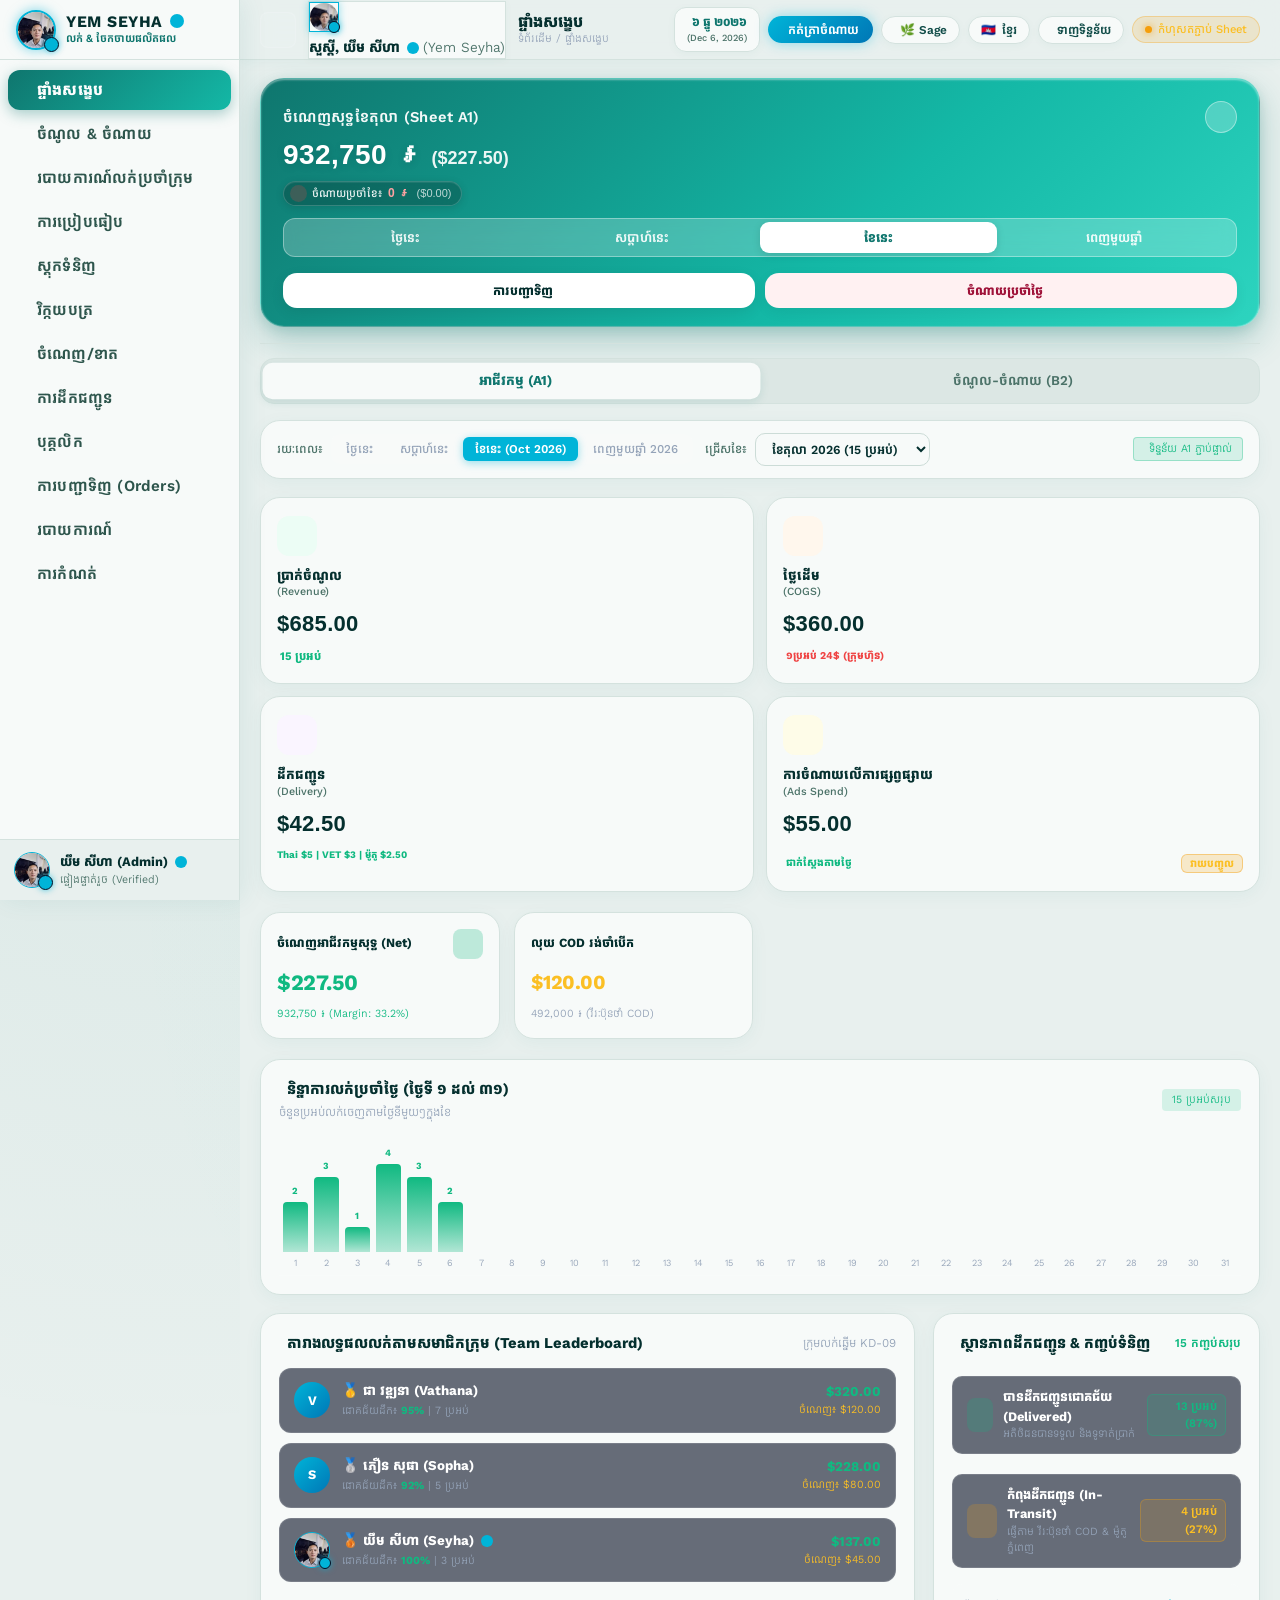
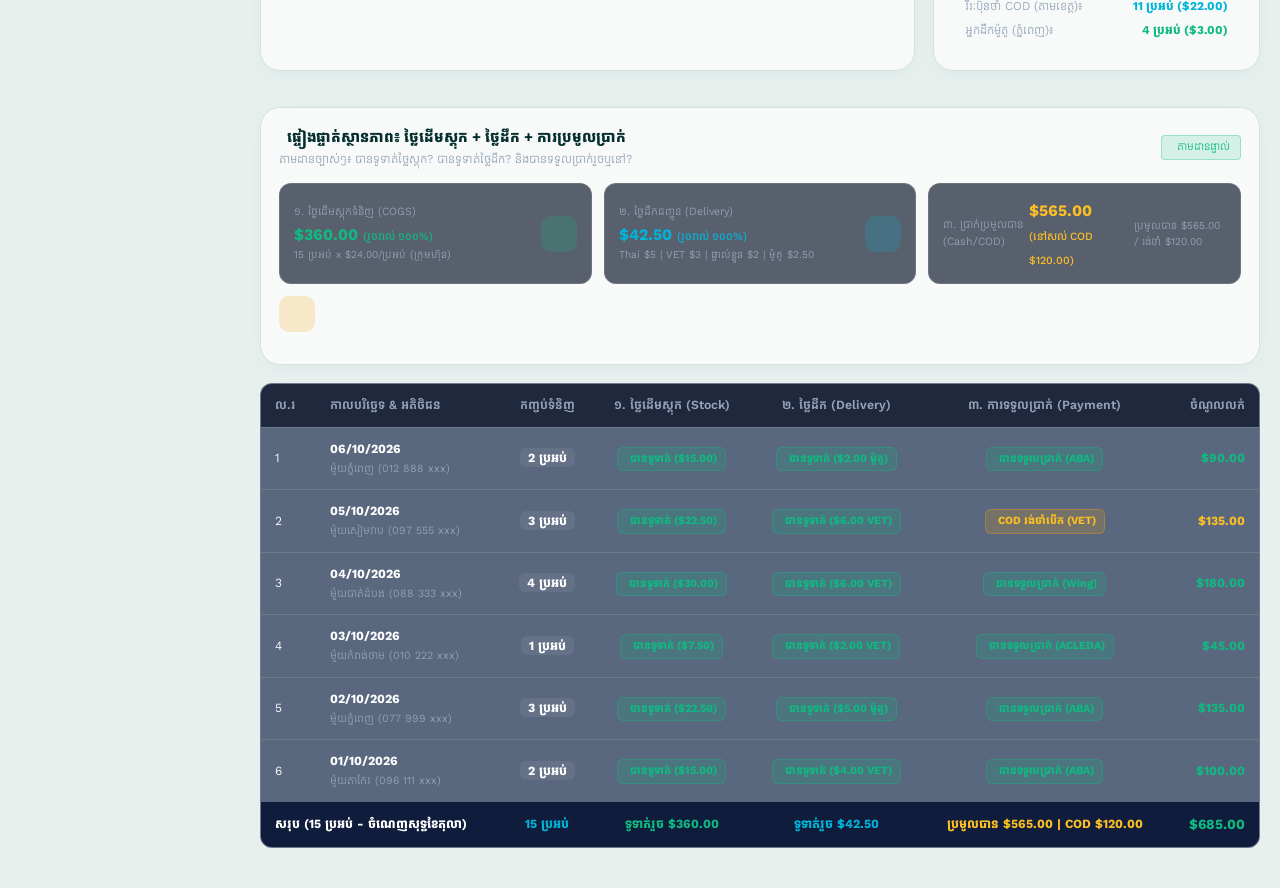
==== commit 52f1bb38: "Add files via upload" ====
--- a/index.html
+++ b/index.html
@@ -22,7 +22,7 @@
   <link href="https://fonts.googleapis.com/css2?family=Battambang:wght@400;700&family=Kantumruy+Pro:ital,wght@0,300..700;1,300..700&family=Koh+Santepheap:wght@300;400;700&family=Noto+Sans+Khmer:wght@300;400;500;600;700&family=Siemreap&display=swap" rel="stylesheet">
   <!-- Lucide Icons -->
   <script src="https://unpkg.com/lucide@latest"></script>
-  <link rel="stylesheet" href="style.css?v=20261019_v30">
+  <link rel="stylesheet" href="style.css?v=20261019_v31">
 </head>
 <body>
   <!-- Mobile Pull-to-Refresh Indicator Container -->
@@ -1082,6 +1082,6 @@
     </div>
   </div>
 
-  <script src="app.js?v=20261019_v34"></script>
+  <script src="app.js?v=20261019_v35"></script>
 </body>
 </html>
--- a/style.css
+++ b/style.css
@@ -5039,7 +5039,7 @@
   width: 16px;
   height: 16px;
   cursor: pointer;
-
+}
 
 .header-action-btn-order:hover {
   opacity: 0.92;
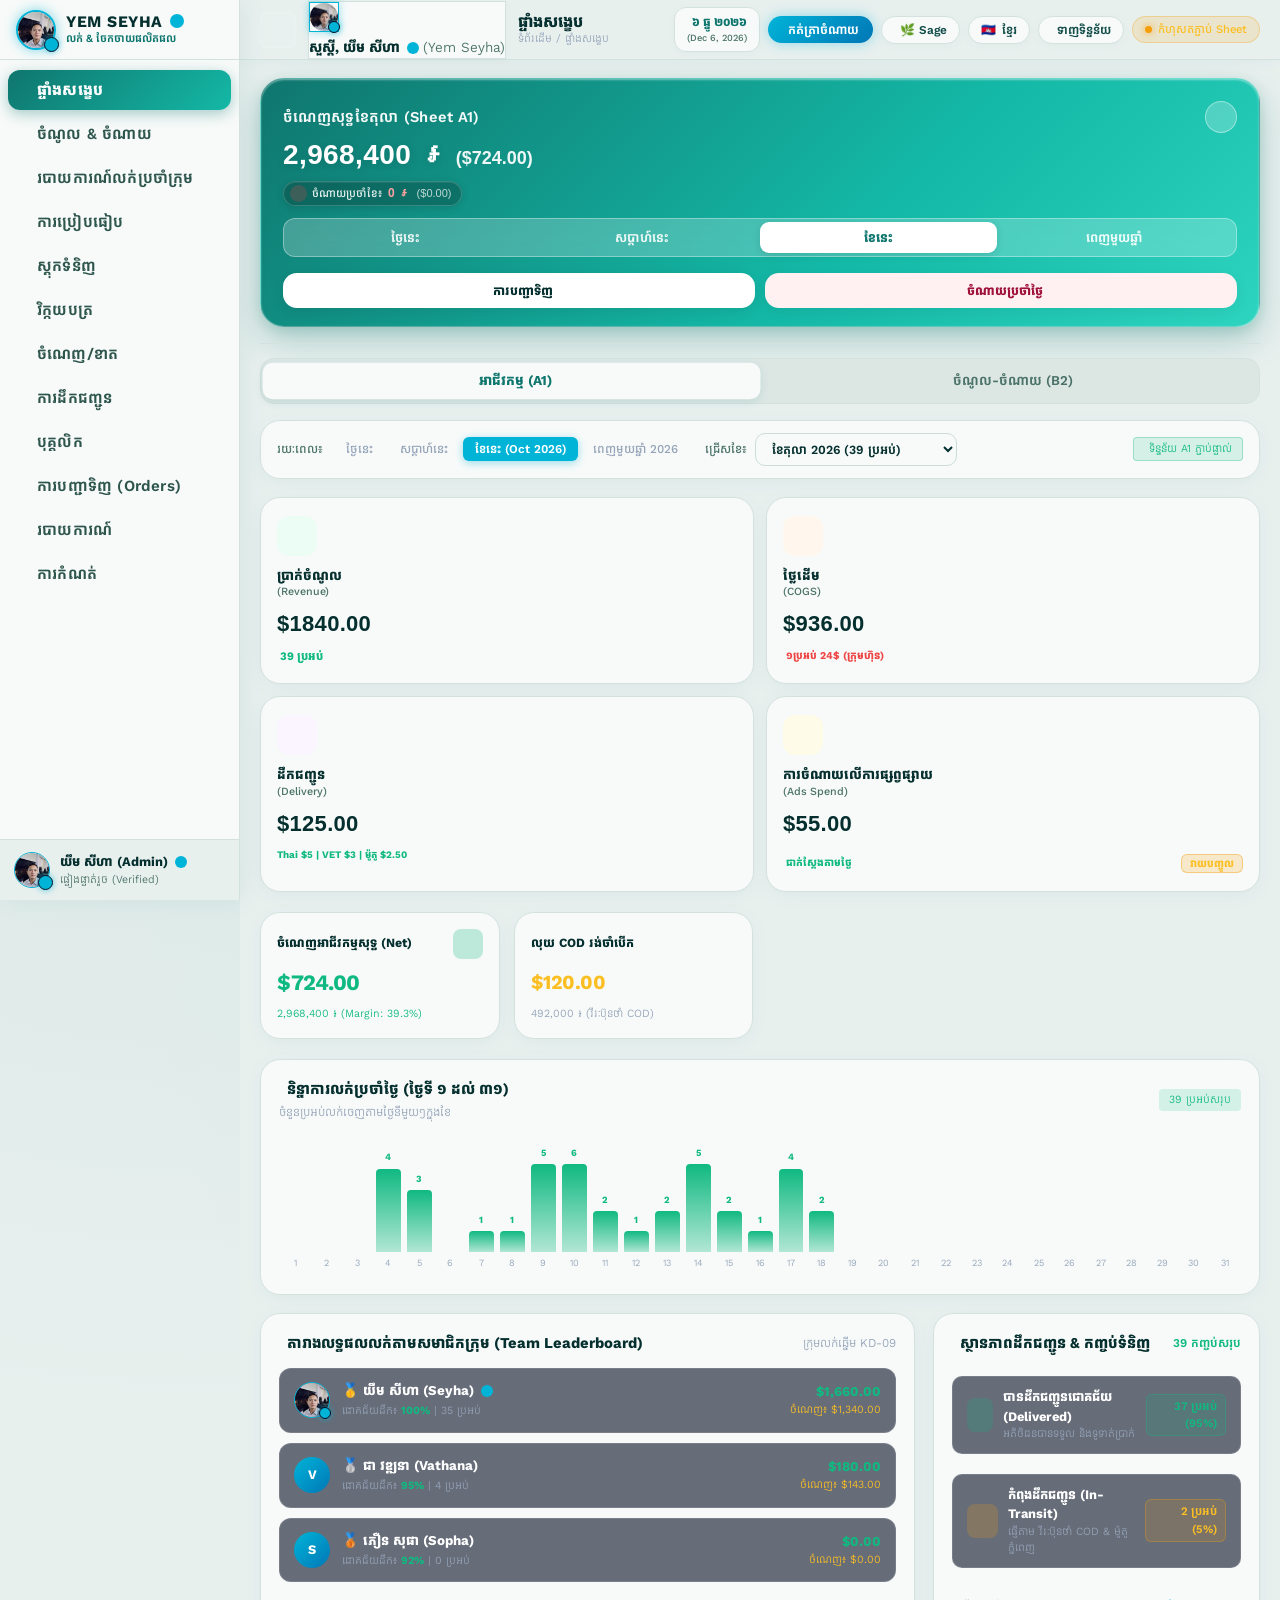
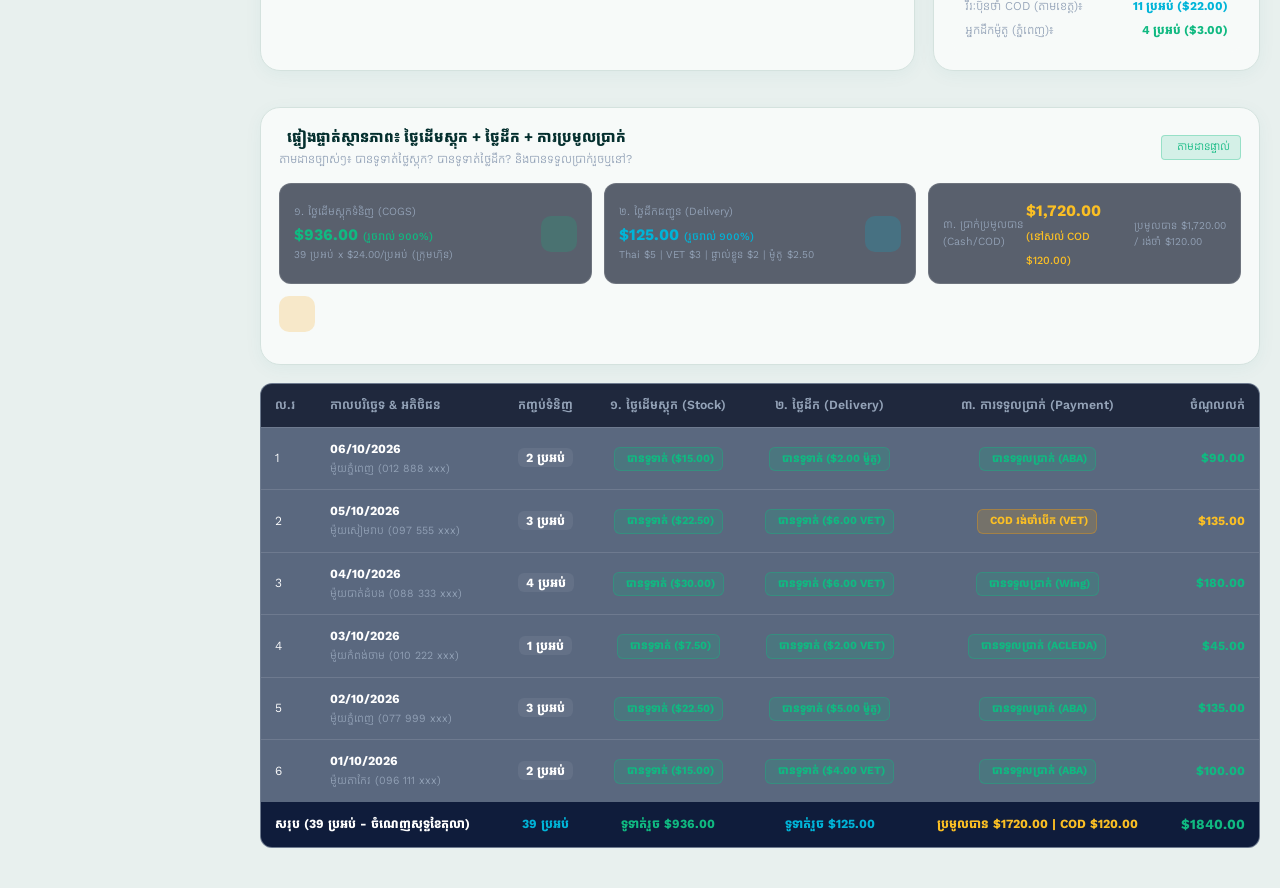
==== commit 964a4dbc: "Add files via upload" ====
--- a/index.html
+++ b/index.html
@@ -5,12 +5,14 @@
   <meta name="viewport" content="width=device-width, initial-scale=1.0, maximum-scale=1.0, user-scalable=no">
   <title>YEM SEYHA</title>
   <!-- App Icons for iOS Home Screen & Android (with Cache Busting) -->
-  <link rel="apple-touch-icon" sizes="180x180" href="/apple-touch-icon.png?v=2">
-  <link rel="apple-touch-icon" href="/apple-touch-icon.png?v=2">
-  <link rel="apple-touch-icon-precomposed" href="/apple-touch-icon.png?v=2">
-  <link rel="icon" type="image/png" sizes="32x32" href="/apple-touch-icon.png?v=2">
-  <link rel="shortcut icon" href="/apple-touch-icon.png?v=2">
-  <link rel="manifest" href="/manifest.json?v=2">
+  <link rel="apple-touch-icon" sizes="180x180" href="apple-touch-icon.png?v=20261019_v3">
+  <link rel="apple-touch-icon" href="apple-touch-icon.png?v=20261019_v3">
+  <link rel="apple-touch-icon-precomposed" href="apple-touch-icon-precomposed.png?v=20261019_v3">
+  <link rel="icon" type="image/png" sizes="180x180" href="apple-touch-icon.png?v=20261019_v3">
+  <link rel="icon" type="image/png" sizes="192x192" href="apple-touch-icon-180.png?v=20261019_v3">
+  <link rel="icon" type="image/png" sizes="512x512" href="favicon.png?v=20261019_v3">
+  <link rel="shortcut icon" href="apple-touch-icon.png?v=20261019_v3">
+  <link rel="manifest" href="manifest.json?v=20261019_v3">
   <meta name="apple-mobile-web-app-capable" content="yes">
   <meta name="apple-mobile-web-app-status-bar-style" content="black-translucent">
   <meta name="apple-mobile-web-app-title" content="YEM SEYHA">
@@ -22,7 +24,7 @@
   <link href="https://fonts.googleapis.com/css2?family=Battambang:wght@400;700&family=Kantumruy+Pro:ital,wght@0,300..700;1,300..700&family=Koh+Santepheap:wght@300;400;700&family=Noto+Sans+Khmer:wght@300;400;500;600;700&family=Siemreap&display=swap" rel="stylesheet">
   <!-- Lucide Icons -->
   <script src="https://unpkg.com/lucide@latest"></script>
-  <link rel="stylesheet" href="style.css?v=20261019_v31">
+  <link rel="stylesheet" href="style.css?v=20261019_v39">
 </head>
 <body>
   <!-- Mobile Pull-to-Refresh Indicator Container -->
@@ -1082,6 +1084,6 @@
     </div>
   </div>
 
-  <script src="app.js?v=20261019_v35"></script>
+  <script src="app.js?v=20261019_v39"></script>
 </body>
 </html>
--- a/style.css
+++ b/style.css
@@ -1341,6 +1341,164 @@
   background: rgba(0, 180, 216, 0.25);
   border-color: rgba(0, 180, 216, 0.6);
   color: #00B4D8;
+}
+
+/* Daily Seller Sales Scorecard under Hero Card (Image 1 & 2 Request) */
+.hero-daily-sellers-card {
+  width: 100%;
+  margin-top: 10px;
+  padding: 10px 14px;
+  background: rgba(255, 255, 255, 0.2);
+  border: 1px solid rgba(255, 255, 255, 0.38);
+  border-radius: 14px;
+  box-shadow: 0 4px 16px rgba(0, 0, 0, 0.1);
+  backdrop-filter: blur(14px);
+  -webkit-backdrop-filter: blur(14px);
+  display: flex;
+  flex-direction: column;
+  gap: 8px;
+}
+
+.hero-daily-sellers-header {
+  display: flex;
+  align-items: center;
+  justify-content: space-between;
+  gap: 8px;
+  flex-wrap: wrap;
+}
+
+.hero-daily-sellers-header .card-subtitle {
+  font-size: 12px;
+  font-weight: 700;
+  color: #FFFFFF;
+  display: flex;
+  align-items: center;
+  gap: 6px;
+}
+
+.hero-daily-total-pill {
+  font-size: 11px;
+  font-weight: 700;
+  padding: 3px 10px;
+  border-radius: 10px;
+  background: rgba(255, 255, 255, 0.22);
+  border: 1px solid rgba(255, 255, 255, 0.4);
+  color: #FFFFFF;
+  display: inline-flex;
+  align-items: center;
+  gap: 4px;
+}
+
+.hero-daily-total-pill.active {
+  background: rgba(255, 255, 255, 0.35);
+  border-color: #FFFFFF;
+  color: #FFFFFF;
+}
+
+.hero-daily-total-pill strong {
+  color: #FDE047;
+  font-weight: 800;
+}
+
+.hero-daily-sellers-grid {
+  display: grid;
+  grid-template-columns: repeat(2, 1fr);
+  gap: 8px;
+}
+
+.daily-seller-chip {
+  display: flex;
+  align-items: center;
+  gap: 8px;
+  padding: 8px 10px;
+  background: rgba(255, 255, 255, 0.18);
+  border: 1px solid rgba(255, 255, 255, 0.3);
+  border-radius: 12px;
+  transition: all 0.2s ease;
+  backdrop-filter: blur(8px);
+  -webkit-backdrop-filter: blur(8px);
+}
+
+.daily-seller-chip.has-sales {
+  background: rgba(255, 255, 255, 0.3);
+  border-color: rgba(255, 255, 255, 0.6);
+  box-shadow: 0 2px 10px rgba(0, 0, 0, 0.12);
+}
+
+.seller-chip-avatar {
+  width: 32px;
+  height: 32px;
+  border-radius: 10px;
+  display: flex;
+  align-items: center;
+  justify-content: center;
+  font-size: 12px;
+  font-weight: 800;
+  color: #FFFFFF;
+  flex-shrink: 0;
+}
+
+.seller-chip-avatar.y {
+  background: linear-gradient(135deg, #10B981, #059669);
+  box-shadow: 0 2px 6px rgba(16, 185, 129, 0.4);
+}
+
+.seller-chip-avatar.v {
+  background: linear-gradient(135deg, #3B82F6, #1D4ED8);
+  box-shadow: 0 2px 6px rgba(59, 130, 246, 0.4);
+}
+
+.seller-chip-info {
+  display: flex;
+  flex-direction: column;
+  min-width: 0;
+}
+
+.seller-chip-name {
+  font-size: 12px;
+  font-weight: 700;
+  color: #FFFFFF;
+  white-space: nowrap;
+  overflow: hidden;
+  text-overflow: ellipsis;
+}
+
+.seller-chip-count {
+  font-size: 11.5px;
+  font-weight: 700;
+  color: rgba(255, 255, 255, 0.9);
+}
+
+.seller-chip-count.highlight {
+  color: #FDE047;
+  font-weight: 800;
+}
+
+/* Theme overrides for hero-daily-sellers-card */
+body.theme-sage .hero-daily-sellers-card,
+body.theme-teal .hero-daily-sellers-card,
+body.theme-warm .hero-daily-sellers-card,
+body.theme-vet .hero-daily-sellers-card {
+  background: rgba(255, 255, 255, 0.22) !important;
+  border: 1px solid rgba(255, 255, 255, 0.4) !important;
+  color: #FFFFFF !important;
+}
+
+body.theme-sage .daily-seller-chip,
+body.theme-teal .daily-seller-chip,
+body.theme-warm .daily-seller-chip,
+body.theme-vet .daily-seller-chip {
+  background: rgba(255, 255, 255, 0.2) !important;
+  border-color: rgba(255, 255, 255, 0.35) !important;
+  color: #FFFFFF !important;
+}
+
+body.theme-sage .daily-seller-chip.has-sales,
+body.theme-teal .daily-seller-chip.has-sales,
+body.theme-warm .daily-seller-chip.has-sales,
+body.theme-vet .daily-seller-chip.has-sales {
+  background: rgba(255, 255, 255, 0.32) !important;
+  border-color: #FFFFFF !important;
 }
 
 /* Tracker Scope Panel (តាមថ្ងៃ / ចន្លោះ ២-៣ថ្ងៃ / តាមខែ / តាមឆ្នាំ) */
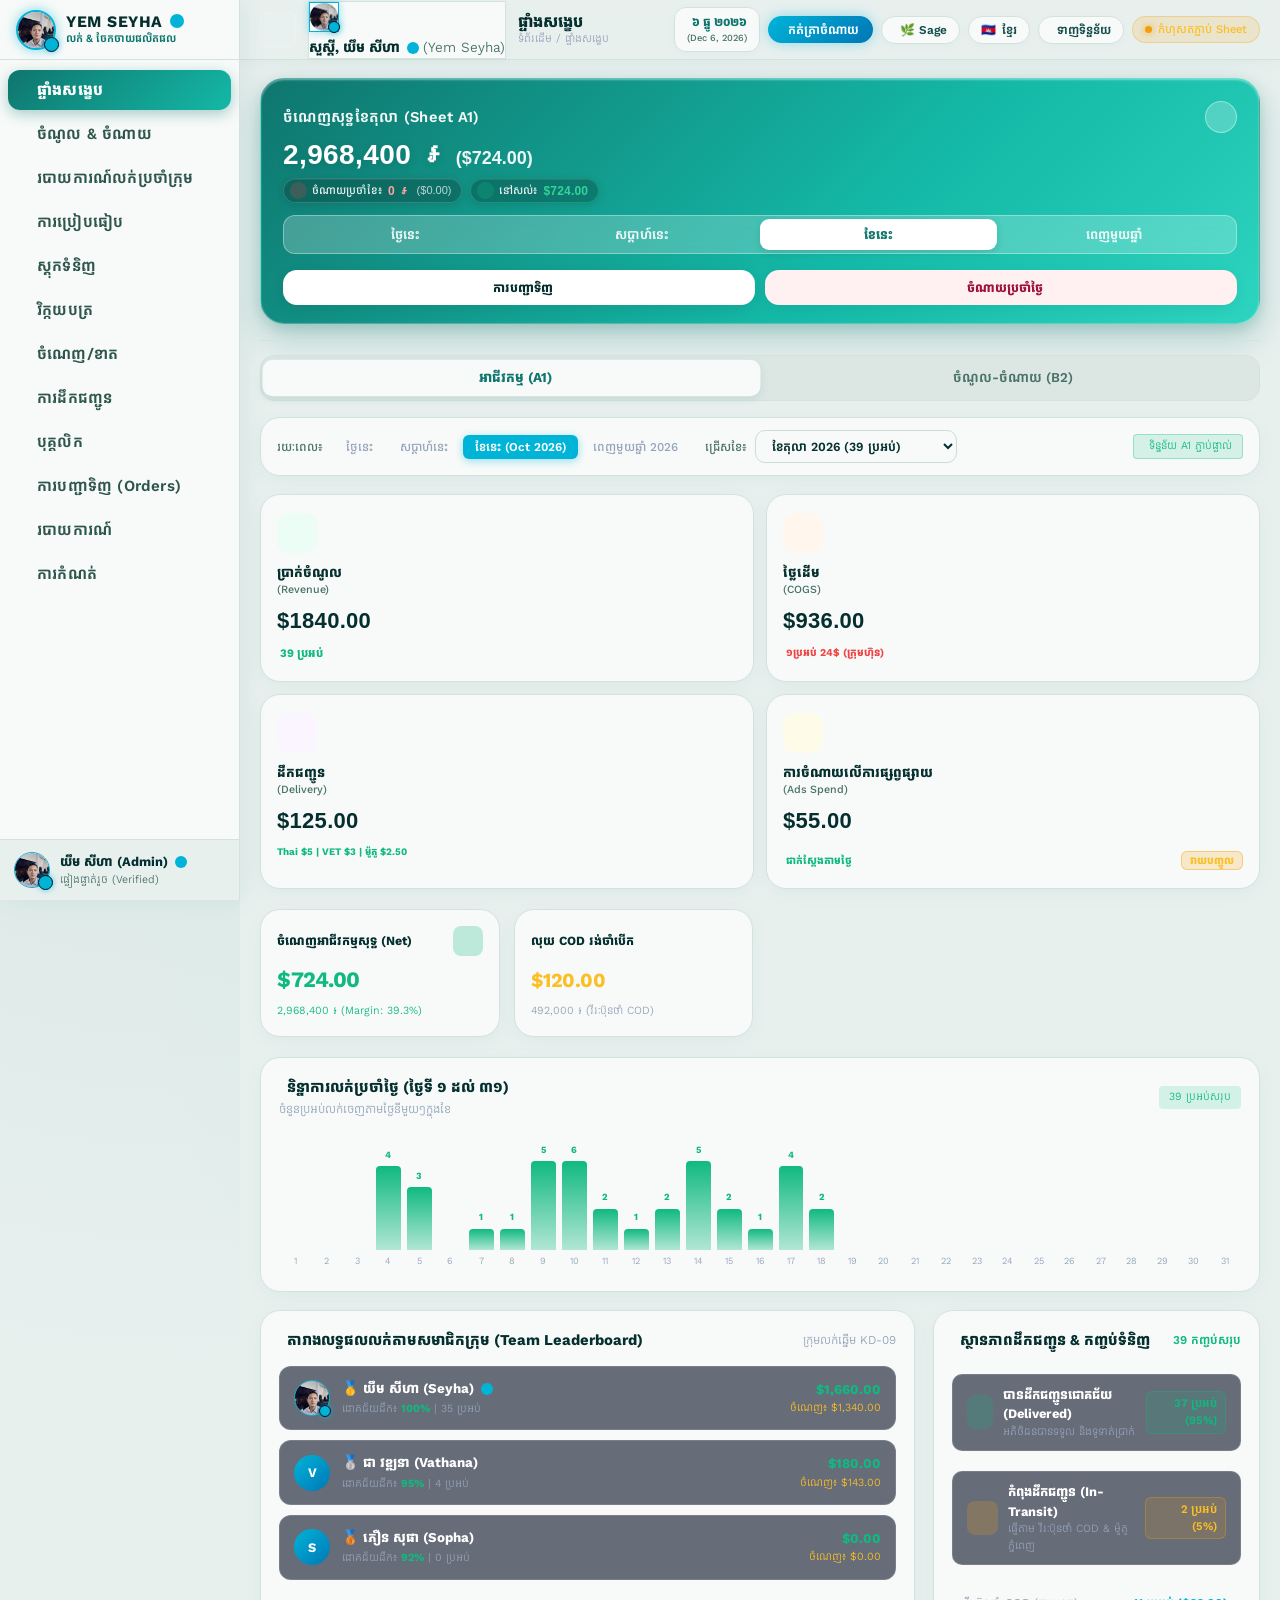
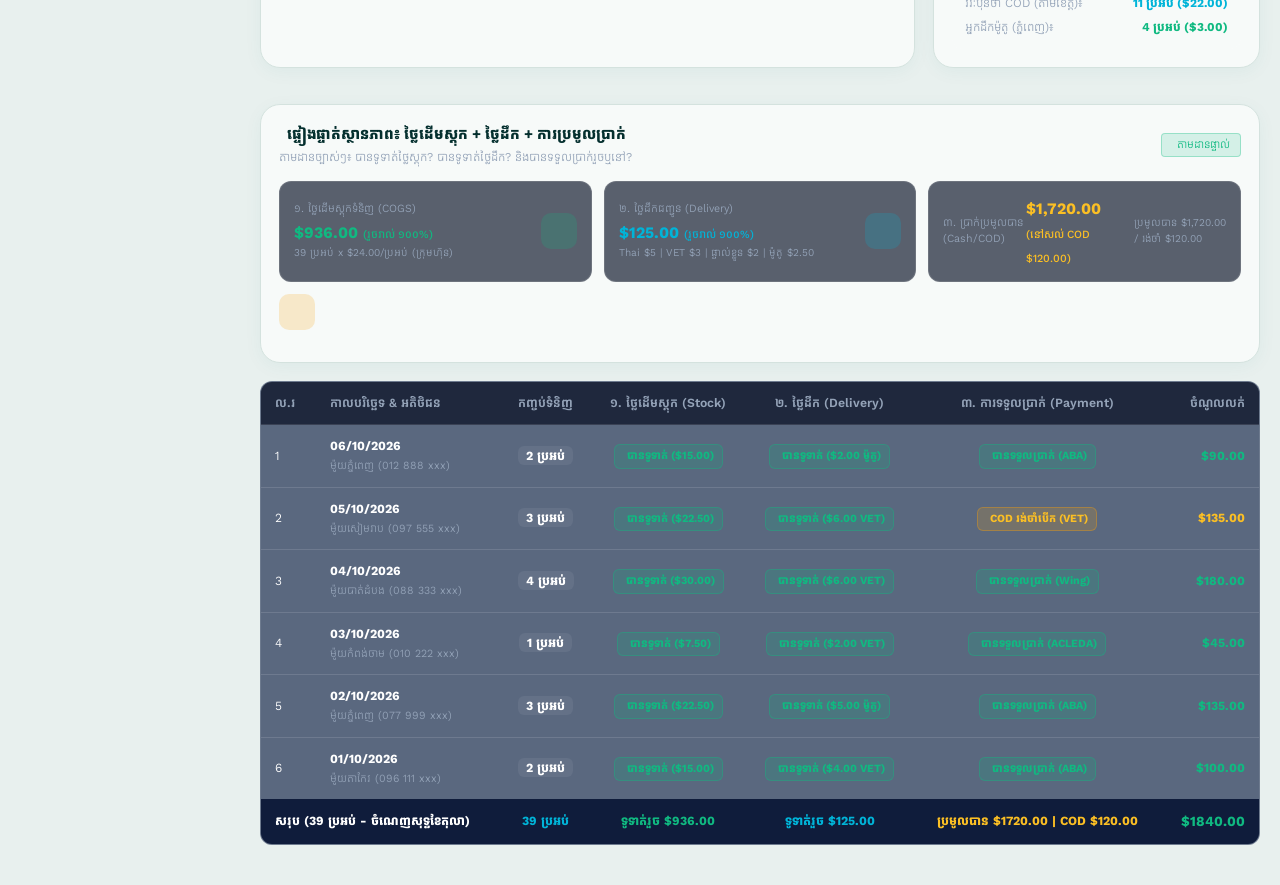
==== commit 15e28c81: "Add files via upload" ====
--- a/index.html
+++ b/index.html
@@ -24,7 +24,7 @@
   <link href="https://fonts.googleapis.com/css2?family=Battambang:wght@400;700&family=Kantumruy+Pro:ital,wght@0,300..700;1,300..700&family=Koh+Santepheap:wght@300;400;700&family=Noto+Sans+Khmer:wght@300;400;500;600;700&family=Siemreap&display=swap" rel="stylesheet">
   <!-- Lucide Icons -->
   <script src="https://unpkg.com/lucide@latest"></script>
-  <link rel="stylesheet" href="style.css?v=20261019_v39">
+  <link rel="stylesheet" href="style.css?v=20261020_v46">
 </head>
 <body>
   <!-- Mobile Pull-to-Refresh Indicator Container -->
@@ -1084,6 +1084,6 @@
     </div>
   </div>
 
-  <script src="app.js?v=20261019_v39"></script>
+  <script src="app.js?v=20261020_v46"></script>
 </body>
 </html>
--- a/style.css
+++ b/style.css
@@ -1343,13 +1343,13 @@
   color: #00B4D8;
 }
 
-/* Daily Seller Sales Scorecard under Hero Card (Image 1 & 2 Request) */
+/* Daily Seller Sales Scorecard under Hero Card (Red Header & Transparent Glass Chips) */
 .hero-daily-sellers-card {
   width: 100%;
   margin-top: 10px;
   padding: 10px 14px;
-  background: rgba(255, 255, 255, 0.2);
-  border: 1px solid rgba(255, 255, 255, 0.38);
+  background: rgba(0, 0, 0, 0.12);
+  border: 1px solid rgba(255, 255, 255, 0.28);
   border-radius: 14px;
   box-shadow: 0 4px 16px rgba(0, 0, 0, 0.1);
   backdrop-filter: blur(14px);
@@ -1367,36 +1367,66 @@
   flex-wrap: wrap;
 }
 
+.hero-daily-title-wrap {
+  display: inline-flex;
+  align-items: center;
+  gap: 7px;
+}
+
+.hero-daily-icon {
+  width: 15px;
+  height: 15px;
+  color: #34D399 !important; /* Fresh Mint Green Icon */
+  filter: drop-shadow(0 1px 2px rgba(0, 0, 0, 0.3));
+}
+
+.hero-daily-title-text {
+  font-size: 13px !important;
+  font-weight: 700 !important;
+  color: #FFFFFF !important; /* Crisp Pure White - Harmonious & High Contrast */
+  text-shadow: 0 1px 2px rgba(0, 0, 0, 0.45) !important;
+  letter-spacing: 0.01em;
+}
+
 .hero-daily-sellers-header .card-subtitle {
-  font-size: 12px;
+  font-size: 13px;
   font-weight: 700;
-  color: #FFFFFF;
+  color: #FFFFFF !important;
+  text-shadow: 0 1px 2px rgba(0, 0, 0, 0.45);
   display: flex;
   align-items: center;
   gap: 6px;
 }
 
+.hero-daily-sellers-header .card-subtitle svg {
+  color: #34D399 !important;
+  filter: drop-shadow(0 1px 2px rgba(0, 0, 0, 0.3));
+}
+
 .hero-daily-total-pill {
-  font-size: 11px;
+  font-size: 11.5px;
   font-weight: 700;
   padding: 3px 10px;
-  border-radius: 10px;
-  background: rgba(255, 255, 255, 0.22);
-  border: 1px solid rgba(255, 255, 255, 0.4);
+  border-radius: 12px;
+  background: rgba(255, 255, 255, 0.15);
+  border: 1px solid rgba(255, 255, 255, 0.3);
   color: #FFFFFF;
   display: inline-flex;
   align-items: center;
-  gap: 4px;
+  gap: 5px;
+  box-shadow: 0 2px 8px rgba(0, 0, 0, 0.1);
+  backdrop-filter: blur(8px);
+  -webkit-backdrop-filter: blur(8px);
 }
 
 .hero-daily-total-pill.active {
-  background: rgba(255, 255, 255, 0.35);
-  border-color: #FFFFFF;
+  background: rgba(255, 255, 255, 0.22);
+  border-color: rgba(255, 255, 255, 0.5);
   color: #FFFFFF;
 }
 
 .hero-daily-total-pill strong {
-  color: #FDE047;
+  color: #FBBF24;
   font-weight: 800;
 }
 
@@ -1409,20 +1439,21 @@
 .daily-seller-chip {
   display: flex;
   align-items: center;
-  gap: 8px;
+  gap: 9px;
   padding: 8px 10px;
-  background: rgba(255, 255, 255, 0.18);
-  border: 1px solid rgba(255, 255, 255, 0.3);
+  background: rgba(255, 255, 255, 0.14); /* Transparent glass box as requested */
+  border: 1px solid rgba(255, 255, 255, 0.28);
   border-radius: 12px;
   transition: all 0.2s ease;
-  backdrop-filter: blur(8px);
-  -webkit-backdrop-filter: blur(8px);
+  backdrop-filter: blur(10px);
+  -webkit-backdrop-filter: blur(10px);
+  box-shadow: 0 3px 10px rgba(0, 0, 0, 0.08);
 }
 
 .daily-seller-chip.has-sales {
-  background: rgba(255, 255, 255, 0.3);
-  border-color: rgba(255, 255, 255, 0.6);
-  box-shadow: 0 2px 10px rgba(0, 0, 0, 0.12);
+  background: rgba(255, 255, 255, 0.22);
+  border-color: rgba(52, 211, 153, 0.7);
+  box-shadow: 0 4px 14px rgba(16, 185, 129, 0.2);
 }
 
 .seller-chip-avatar {
@@ -1455,23 +1486,28 @@
 }
 
 .seller-chip-name {
-  font-size: 12px;
+  font-size: 12.5px;
   font-weight: 700;
   color: #FFFFFF;
+  text-shadow: 0 1px 2px rgba(0, 0, 0, 0.45);
   white-space: nowrap;
   overflow: hidden;
   text-overflow: ellipsis;
+  line-height: 1.3;
 }
 
 .seller-chip-count {
   font-size: 11.5px;
-  font-weight: 700;
-  color: rgba(255, 255, 255, 0.9);
+  font-weight: 600;
+  color: rgba(255, 255, 255, 0.85);
+  text-shadow: 0 1px 2px rgba(0, 0, 0, 0.35);
+  line-height: 1.3;
 }
 
 .seller-chip-count.highlight {
-  color: #FDE047;
+  color: #FBBF24;
   font-weight: 800;
+  text-shadow: 0 1px 3px rgba(0, 0, 0, 0.4);
 }
 
 /* Theme overrides for hero-daily-sellers-card */
@@ -1479,26 +1515,91 @@
 body.theme-teal .hero-daily-sellers-card,
 body.theme-warm .hero-daily-sellers-card,
 body.theme-vet .hero-daily-sellers-card {
-  background: rgba(255, 255, 255, 0.22) !important;
-  border: 1px solid rgba(255, 255, 255, 0.4) !important;
+  background: rgba(0, 0, 0, 0.12) !important;
+  border: 1px solid rgba(255, 255, 255, 0.3) !important;
+}
+
+body.theme-sage .hero-daily-title-text,
+body.theme-teal .hero-daily-title-text,
+body.theme-warm .hero-daily-title-text,
+body.theme-vet .hero-daily-title-text,
+body.theme-sage .hero-daily-sellers-header .card-subtitle,
+body.theme-teal .hero-daily-sellers-header .card-subtitle,
+body.theme-warm .hero-daily-sellers-header .card-subtitle,
+body.theme-vet .hero-daily-sellers-header .card-subtitle {
+  color: #FFFFFF !important; /* Crisp Pure White - Harmonious & High Contrast */
+  text-shadow: 0 1px 2px rgba(0, 0, 0, 0.45) !important;
+}
+
+body.theme-sage .hero-daily-icon,
+body.theme-teal .hero-daily-icon,
+body.theme-warm .hero-daily-icon,
+body.theme-vet .hero-daily-icon,
+body.theme-sage .hero-daily-sellers-header .card-subtitle svg,
+body.theme-teal .hero-daily-sellers-header .card-subtitle svg,
+body.theme-warm .hero-daily-sellers-header .card-subtitle svg,
+body.theme-vet .hero-daily-sellers-header .card-subtitle svg {
+  color: #34D399 !important; /* Fresh Mint Green */
+}
+
+body.theme-sage .hero-daily-total-pill,
+body.theme-teal .hero-daily-total-pill,
+body.theme-warm .hero-daily-total-pill,
+body.theme-vet .hero-daily-total-pill {
+  background: rgba(255, 255, 255, 0.16) !important;
+  border: 1px solid rgba(255, 255, 255, 0.32) !important;
   color: #FFFFFF !important;
+  box-shadow: 0 2px 8px rgba(0, 0, 0, 0.1) !important;
+}
+
+body.theme-sage .hero-daily-total-pill strong,
+body.theme-teal .hero-daily-total-pill strong,
+body.theme-warm .hero-daily-total-pill strong,
+body.theme-vet .hero-daily-total-pill strong {
+  color: #FBBF24 !important;
 }
 
 body.theme-sage .daily-seller-chip,
 body.theme-teal .daily-seller-chip,
 body.theme-warm .daily-seller-chip,
 body.theme-vet .daily-seller-chip {
-  background: rgba(255, 255, 255, 0.2) !important;
-  border-color: rgba(255, 255, 255, 0.35) !important;
-  color: #FFFFFF !important;
+  background: rgba(255, 255, 255, 0.14) !important;
+  border: 1px solid rgba(255, 255, 255, 0.28) !important;
+  backdrop-filter: blur(10px) !important;
+  -webkit-backdrop-filter: blur(10px) !important;
+  box-shadow: 0 3px 10px rgba(0, 0, 0, 0.08) !important;
 }
 
 body.theme-sage .daily-seller-chip.has-sales,
 body.theme-teal .daily-seller-chip.has-sales,
 body.theme-warm .daily-seller-chip.has-sales,
 body.theme-vet .daily-seller-chip.has-sales {
-  background: rgba(255, 255, 255, 0.32) !important;
-  border-color: #FFFFFF !important;
+  background: rgba(255, 255, 255, 0.22) !important;
+  border-color: rgba(52, 211, 153, 0.75) !important;
+  box-shadow: 0 4px 14px rgba(16, 185, 129, 0.22) !important;
+}
+
+body.theme-sage .seller-chip-name,
+body.theme-teal .seller-chip-name,
+body.theme-warm .seller-chip-name,
+body.theme-vet .seller-chip-name {
+  color: #FFFFFF !important;
+  text-shadow: 0 1px 2px rgba(0, 0, 0, 0.4) !important;
+}
+
+body.theme-sage .seller-chip-count,
+body.theme-teal .seller-chip-count,
+body.theme-warm .seller-chip-count,
+body.theme-vet .seller-chip-count {
+  color: rgba(255, 255, 255, 0.85) !important;
+}
+
+body.theme-sage .seller-chip-count.highlight,
+body.theme-teal .seller-chip-count.highlight,
+body.theme-warm .seller-chip-count.highlight,
+body.theme-vet .seller-chip-count.highlight {
+  color: #FBBF24 !important;
+  text-shadow: 0 1px 3px rgba(0, 0, 0, 0.4) !important;
 }
 
 /* Tracker Scope Panel (តាមថ្ងៃ / ចន្លោះ ២-៣ថ្ងៃ / តាមខែ / តាមឆ្នាំ) */
@@ -5711,6 +5812,19 @@
   color: rgba(255, 255, 255, 0.92);
 }
 
+.hero-substats-row {
+  display: flex;
+  align-items: center;
+  gap: 8px;
+  flex-wrap: wrap;
+  margin-bottom: 12px;
+}
+
+.hero-substats-row .hero-expense-row,
+.hero-substats-row .hero-net-remaining-row {
+  margin-bottom: 0;
+}
+
 .hero-expense-row {
   display: inline-flex;
   align-items: center;
@@ -5719,7 +5833,6 @@
   border: 1px solid rgba(255, 255, 255, 0.16);
   border-radius: 9999px;
   padding: 3px 10px 3px 6px;
-  margin-bottom: 12px;
   backdrop-filter: blur(12px);
   -webkit-backdrop-filter: blur(12px);
   box-shadow: 0 2px 8px rgba(0, 0, 0, 0.12), inset 0 1px 0 rgba(255, 255, 255, 0.08);
@@ -5783,6 +5896,94 @@
   font-weight: 500;
   color: rgba(255, 255, 255, 0.72);
   line-height: 1;
+}
+
+/* Net Remaining Pill (ចំណេញដកចំណាយសរុបនៅសល់គិតជា $) */
+.hero-net-remaining-row {
+  display: inline-flex;
+  align-items: center;
+  gap: 6px;
+  background: rgba(0, 0, 0, 0.24);
+  border: 1px solid rgba(52, 211, 153, 0.32);
+  border-radius: 9999px;
+  padding: 3px 10px 3px 6px;
+  backdrop-filter: blur(12px);
+  -webkit-backdrop-filter: blur(12px);
+  box-shadow: 0 2px 8px rgba(0, 0, 0, 0.12), inset 0 1px 0 rgba(255, 255, 255, 0.08);
+  cursor: pointer;
+  transition: all 0.2s cubic-bezier(0.4, 0, 0.2, 1);
+  user-select: none;
+}
+
+.hero-net-remaining-row:hover {
+  background: rgba(0, 0, 0, 0.34);
+  border-color: rgba(52, 211, 153, 0.55);
+  transform: translateY(-1px);
+}
+
+.hero-net-remaining-row:active {
+  transform: translateY(0) scale(0.98);
+}
+
+.hero-net-remaining-row.is-negative {
+  border-color: rgba(239, 68, 68, 0.35);
+}
+
+.hero-net-remaining-row.is-negative:hover {
+  border-color: rgba(239, 68, 68, 0.55);
+}
+
+.hero-net-label {
+  display: inline-flex;
+  align-items: center;
+  gap: 5px;
+  font-size: 11px;
+  font-weight: 500;
+  color: rgba(255, 255, 255, 0.9);
+  line-height: 1;
+}
+
+.hero-net-icon-bubble {
+  display: inline-flex;
+  align-items: center;
+  justify-content: center;
+  width: 17px;
+  height: 17px;
+  border-radius: 50%;
+  background: rgba(16, 185, 129, 0.25);
+  color: #34D399;
+  flex-shrink: 0;
+}
+
+.hero-net-remaining-row.is-negative .hero-net-icon-bubble {
+  background: rgba(239, 68, 68, 0.22);
+  color: #FF6B6B;
+}
+
+.hero-net-icon-bubble svg,
+.hero-net-label svg {
+  width: 11px;
+  height: 11px;
+  stroke-width: 2.5;
+  color: #34D399;
+}
+
+.hero-net-remaining-row.is-negative .hero-net-icon-bubble svg,
+.hero-net-remaining-row.is-negative .hero-net-label svg {
+  color: #FF6B6B;
+}
+
+.hero-net-val-usd {
+  font-family: -apple-system, BlinkMacSystemFont, "Segoe UI", Roboto, sans-serif;
+  font-size: 12px;
+  font-weight: 800;
+  color: #34D399; /* Vibrant mint green for net remaining */
+  letter-spacing: 0.2px;
+  line-height: 1;
+}
+
+.hero-net-remaining-row.is-negative .hero-net-val-usd {
+  color: #FF8787;
 }
 
 /* Time Filter Capsule */
@@ -6320,17 +6521,19 @@
 }
 
 body.theme-sage .hero-expense-row,
-body.theme-teal .hero-expense-row {
+body.theme-teal .hero-expense-row,
+body.theme-sage .hero-net-remaining-row,
+body.theme-teal .hero-net-remaining-row {
   background: rgba(0, 0, 0, 0.22) !important;
-  border: 1px solid rgba(255, 255, 255, 0.18) !important;
   border-radius: 9999px !important;
   box-shadow: 0 2px 8px rgba(0, 0, 0, 0.12), inset 0 1px 0 rgba(255, 255, 255, 0.08) !important;
 }
 
 body.theme-sage .hero-expense-row:hover,
-body.theme-teal .hero-expense-row:hover {
+body.theme-teal .hero-expense-row:hover,
+body.theme-sage .hero-net-remaining-row:hover,
+body.theme-teal .hero-net-remaining-row:hover {
   background: rgba(0, 0, 0, 0.32) !important;
-  border-color: rgba(255, 255, 255, 0.3) !important;
 }
 
 body.theme-sage .hero-expense-label,
@@ -6844,17 +7047,19 @@
 }
 
 body.theme-warm .hero-expense-row,
-body.theme-vet .hero-expense-row {
+body.theme-vet .hero-expense-row,
+body.theme-warm .hero-net-remaining-row,
+body.theme-vet .hero-net-remaining-row {
   background: rgba(0, 0, 0, 0.24) !important;
-  border: 1px solid rgba(255, 255, 255, 0.18) !important;
   border-radius: 9999px !important;
   box-shadow: 0 2px 8px rgba(0, 0, 0, 0.12), inset 0 1px 0 rgba(255, 255, 255, 0.08) !important;
 }
 
 body.theme-warm .hero-expense-row:hover,
-body.theme-vet .hero-expense-row:hover {
+body.theme-vet .hero-expense-row:hover,
+body.theme-warm .hero-net-remaining-row:hover,
+body.theme-vet .hero-net-remaining-row:hover {
   background: rgba(0, 0, 0, 0.34) !important;
-  border-color: rgba(255, 255, 255, 0.3) !important;
 }
 
 body.theme-warm .hero-expense-label,
@@ -7404,9 +7609,11 @@
 
 body.theme-midnight .hero-expense-row,
 body.theme-dark .hero-expense-row,
-body.theme-glass .hero-expense-row {
+body.theme-glass .hero-expense-row,
+body.theme-midnight .hero-net-remaining-row,
+body.theme-dark .hero-net-remaining-row,
+body.theme-glass .hero-net-remaining-row {
   background: rgba(0, 0, 0, 0.28) !important;
-  border: 1px solid rgba(255, 255, 255, 0.16) !important;
   border-radius: 9999px !important;
   backdrop-filter: blur(12px) !important;
   -webkit-backdrop-filter: blur(12px) !important;
@@ -7415,9 +7622,11 @@
 
 body.theme-midnight .hero-expense-row:hover,
 body.theme-dark .hero-expense-row:hover,
-body.theme-glass .hero-expense-row:hover {
+body.theme-glass .hero-expense-row:hover,
+body.theme-midnight .hero-net-remaining-row:hover,
+body.theme-dark .hero-net-remaining-row:hover,
+body.theme-glass .hero-net-remaining-row:hover {
   background: rgba(0, 0, 0, 0.38) !important;
-  border-color: rgba(255, 255, 255, 0.28) !important;
 }
 
 body.theme-midnight .hero-expense-label,
